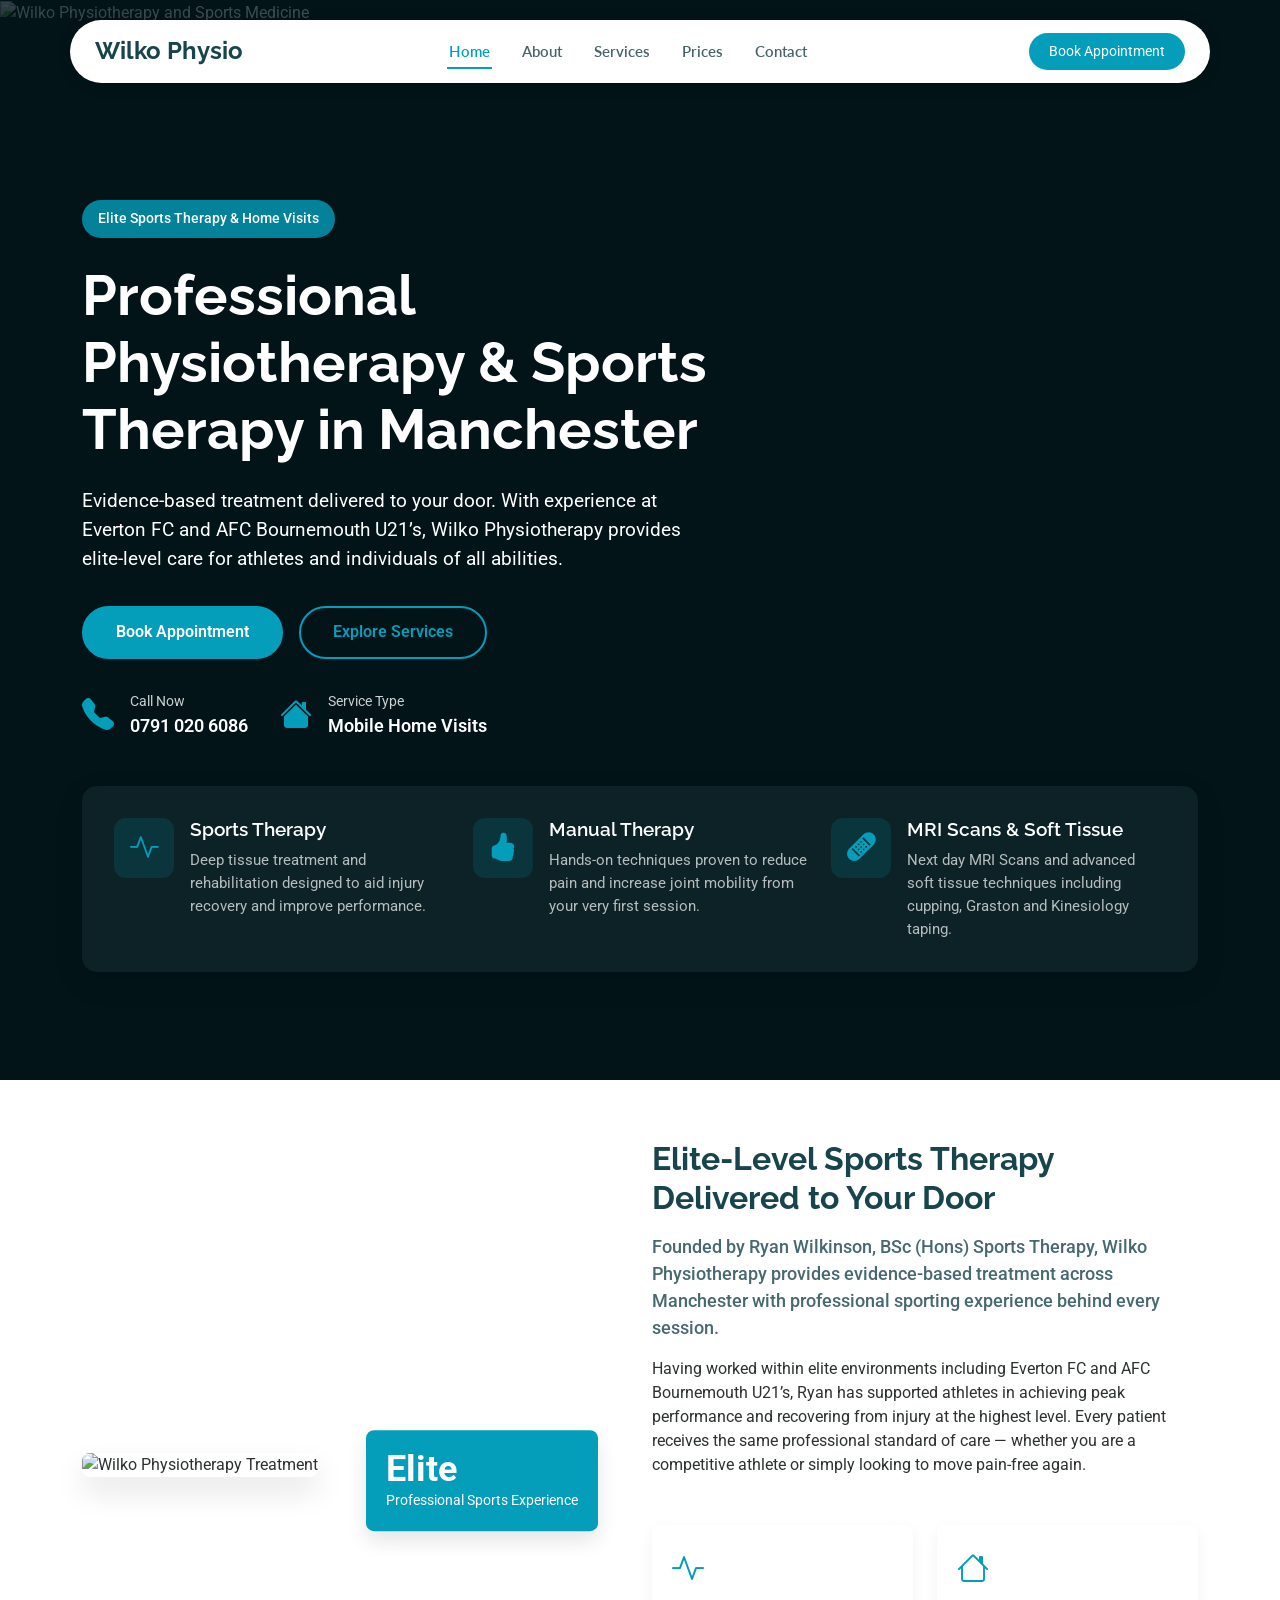
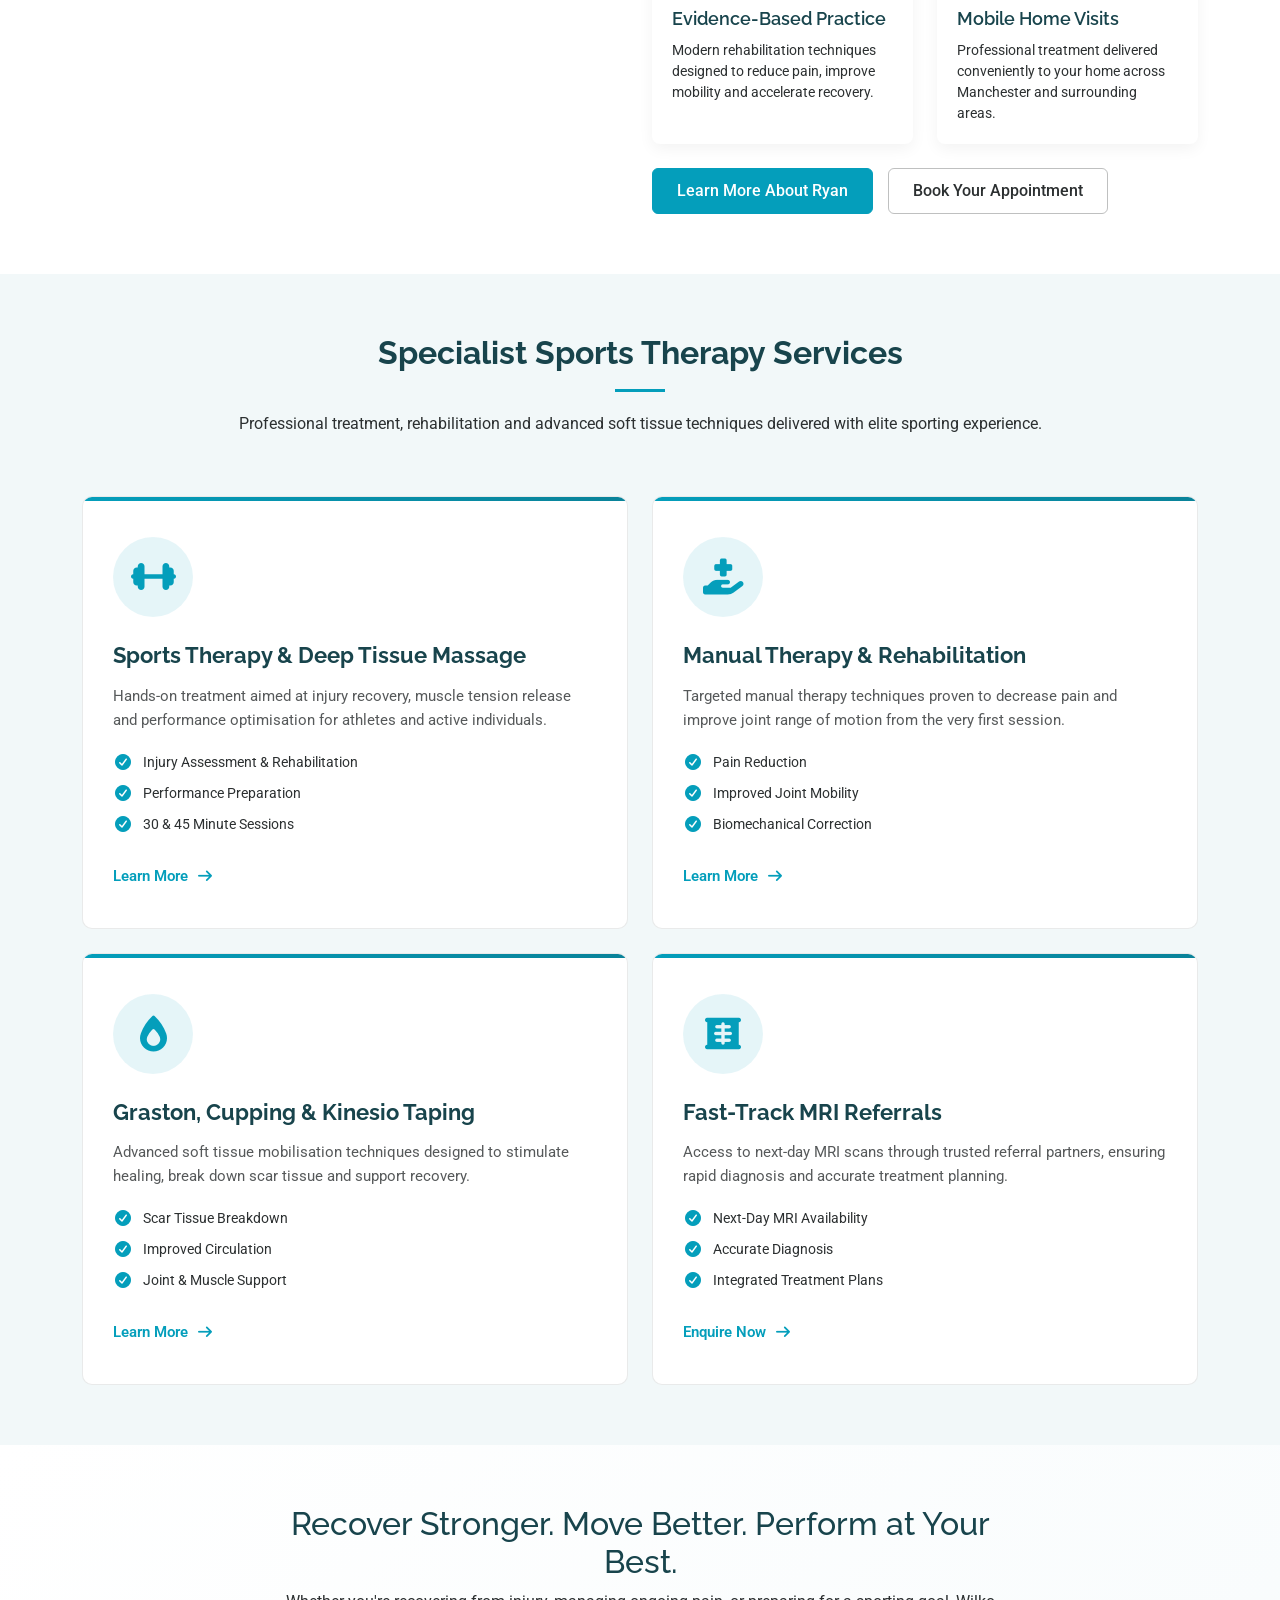
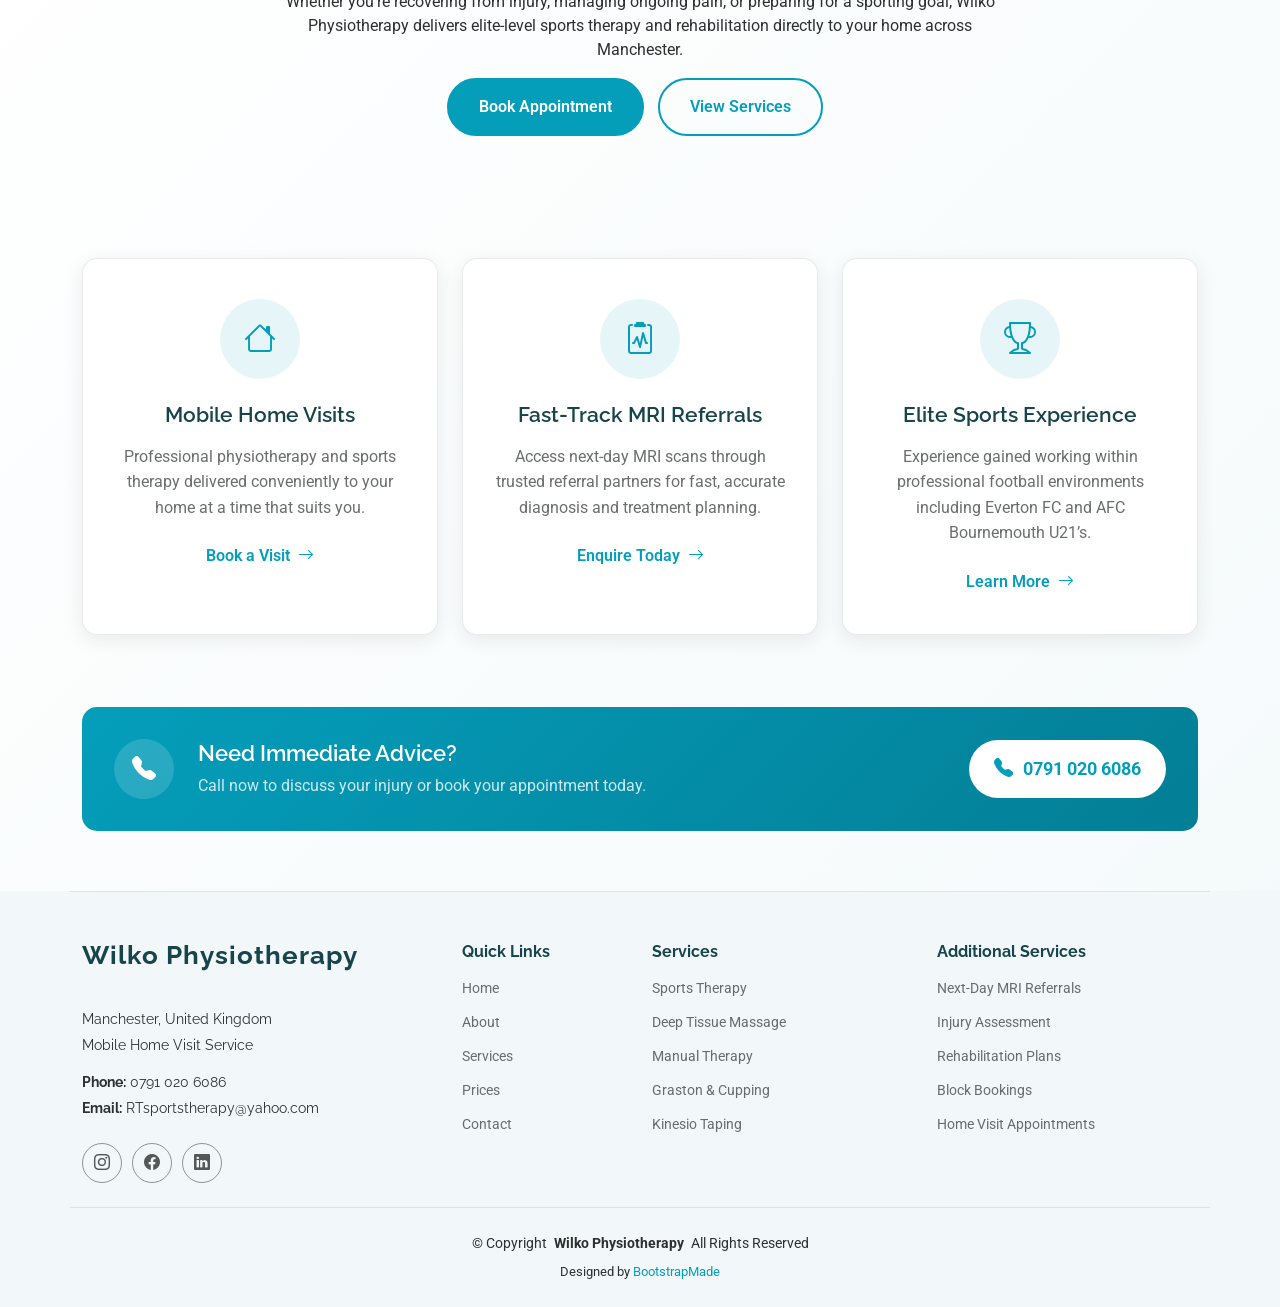
==== index.html @ 03a546a5 "first commit" ====
<!DOCTYPE html>
<html lang="en">

<head>
  <meta charset="utf-8">
  <meta content="width=device-width, initial-scale=1.0" name="viewport">
  <title>Wilko Physiotherapy & Sports Medicine | Manchester</title>
  <meta name="description" content="Wilko Physiotherapy & Sports Medicine provides professional sports therapy, manual therapy, massage and rehabilitation services across Manchester. Elite-level care delivered to your home.">
  <meta name="keywords" content="Physiotherapy Manchester, Sports Therapy Manchester, Sports Massage, Manual Therapy, Home Visit Physio, Graston Technique, Kinesio Taping">

  <!-- Favicons -->
  <link href="assets/img/favicon.png" rel="icon">
  <link href="assets/img/apple-touch-icon.png" rel="apple-touch-icon">

  <!-- Fonts -->
  <link href="https://fonts.googleapis.com" rel="preconnect">
  <link href="https://fonts.gstatic.com" rel="preconnect" crossorigin>
  <link href="https://fonts.googleapis.com/css2?family=Roboto:ital,wght@0,100;0,300;0,400;0,500;0,700;0,900;1,100;1,300;1,400;1,500;1,700;1,900&family=Lato:ital,wght@0,100;0,300;0,400;0,700;0,900;1,100;1,300;1,400;1,700;1,900&family=Raleway:ital,wght@0,100;0,200;0,300;0,400;0,500;0,600;0,700;0,800;0,900;1,100;1,200;1,300;1,400;1,500;1,600;1,700;1,800;1,900&display=swap" rel="stylesheet">

  <!-- Vendor CSS Files -->
  <link href="assets/vendor/bootstrap/css/bootstrap.min.css" rel="stylesheet">
  <link href="assets/vendor/bootstrap-icons/bootstrap-icons.css" rel="stylesheet">
  <link href="assets/vendor/aos/aos.css" rel="stylesheet">
  <link href="assets/vendor/fontawesome-free/css/all.min.css" rel="stylesheet">
  <link href="assets/vendor/swiper/swiper-bundle.min.css" rel="stylesheet">
  <link href="assets/vendor/glightbox/css/glightbox.min.css" rel="stylesheet">

  <!-- Main CSS File -->
  <link href="assets/css/main.css" rel="stylesheet">
</head>

<body class="index-page">

  <header id="header" class="header d-flex align-items-center fixed-top">
    <div class="header-container container-fluid container-xl position-relative d-flex align-items-center justify-content-between">

      <a href="index.html" class="logo d-flex align-items-center me-auto me-xl-0">
        <!-- Optional: Replace SVG with logo image -->
        <!-- <img src="assets/img/wilko-logo.png" alt="Wilko Physiotherapy Logo"> -->

        <h1 class="sitename">Wilko Physio</h1>
      </a>

      <nav id="navmenu" class="navmenu">
        <ul>
          <li><a href="index.html" class="active">Home</a></li>
          <li><a href="about.html">About</a></li>
          <li><a href="services.html">Services</a></li>
          <li><a href="prices.html">Prices</a></li>
          <li><a href="contact.html">Contact</a></li>
        </ul>
        <i class="mobile-nav-toggle d-xl-none bi bi-list"></i>
      </nav>

      <a class="btn-getstarted" href="contact.html">Book Appointment</a>

    </div>
  </header>

  <main class="main">

 <!-- Hero Section -->
<section id="hero" class="hero section dark-background">
  <div class="container-fluid p-0">
    <div class="hero-wrapper">
      <div class="hero-image">
        <img src="assets/img/health/showcase-1.webp" alt="Wilko Physiotherapy and Sports Medicine" class="img-fluid">
      </div>

      <div class="hero-content">
        <div class="container">
          <div class="row">
            <div class="col-lg-7 col-md-10" data-aos="fade-right" data-aos-delay="100">
              <div class="content-box">
                <span class="badge-accent" data-aos="fade-up" data-aos-delay="150">Elite Sports Therapy & Home Visits</span>
                <h1 data-aos="fade-up" data-aos-delay="200">Professional Physiotherapy & Sports Therapy in Manchester</h1>
                <p data-aos="fade-up" data-aos-delay="250">
                  Evidence-based treatment delivered to your door. With experience at Everton FC and AFC Bournemouth U21’s, Wilko Physiotherapy provides elite-level care for athletes and individuals of all abilities.
                </p>

                <div class="cta-group" data-aos="fade-up" data-aos-delay="300">
                  <a href="contact.html" class="btn btn-primary">Book Appointment</a>
                  <a href="services.html" class="btn btn-outline">Explore Services</a>
                </div>

                <div class="info-badges" data-aos="fade-up" data-aos-delay="350">
                  <div class="badge-item">
                    <i class="bi bi-telephone-fill"></i>
                    <div class="badge-content">
                      <span>Call Now</span>
                      <strong>0791 020 6086</strong>
                    </div>
                  </div>
                  <div class="badge-item">
                    <i class="bi bi-house-fill"></i>
                    <div class="badge-content">
                      <span>Service Type</span>
                      <strong>Mobile Home Visits</strong>
                    </div>
                  </div>
                </div>
              </div>
            </div>
          </div>

          <div class="features-wrapper">
            <div class="row gy-4">

              <div class="col-lg-4">
                <div class="feature-item" data-aos="fade-up" data-aos-delay="450">
                  <div class="feature-icon">
                    <i class="bi bi-activity"></i>
                  </div>
                  <div class="feature-text">
                    <h3>Sports Therapy</h3>
                    <p>Deep tissue treatment and rehabilitation designed to aid injury recovery and improve performance.</p>
                  </div>
                </div>
              </div>

              <div class="col-lg-4">
                <div class="feature-item" data-aos="fade-up" data-aos-delay="500">
                  <div class="feature-icon">
                    <i class="bi bi-hand-thumbs-up-fill"></i>
                  </div>
                  <div class="feature-text">
                    <h3>Manual Therapy</h3>
                    <p>Hands-on techniques proven to reduce pain and increase joint mobility from your very first session.</p>
                  </div>
                </div>
              </div>

              <div class="col-lg-4">
                <div class="feature-item" data-aos="fade-up" data-aos-delay="550">
                  <div class="feature-icon">
                    <i class="bi bi-bandaid-fill"></i>
                  </div>
                  <div class="feature-text">
                    <h3>MRI Scans & Soft Tissue</h3>
                    <p>Next day MRI Scans and advanced soft tissue techniques including cupping, Graston and Kinesiology taping.</p>
                  </div>
                </div>
              </div>

            </div>
          </div>

        </div>
      </div>
    </div>
  </div>
</section><!-- /Hero Section -->

    <!-- Home About Section --> 
<section id="home-about" class="home-about section">

  <div class="container" data-aos="fade-up" data-aos-delay="100">

    <div class="row gy-5 align-items-center">
      <div class="col-lg-6" data-aos="fade-right" data-aos-delay="200">
        <div class="about-image">
          <img src="assets/img/health/facilities-1.webp" alt="Wilko Physiotherapy Treatment" class="img-fluid rounded-3 mb-4">
          <div class="experience-badge">
            <span class="years">Elite</span>
            <span class="text">Professional Sports Experience</span>
          </div>
        </div>
      </div>

      <div class="col-lg-6" data-aos="fade-left" data-aos-delay="300">
        <div class="about-content">
          <h2>Elite-Level Sports Therapy Delivered to Your Door</h2>
          <p class="lead">
            Founded by Ryan Wilkinson, BSc (Hons) Sports Therapy, Wilko Physiotherapy provides evidence-based treatment across Manchester with professional sporting experience behind every session.
          </p>

          <p>
            Having worked within elite environments including Everton FC and AFC Bournemouth U21’s, Ryan has supported athletes in achieving peak performance and recovering from injury at the highest level. Every patient receives the same professional standard of care — whether you are a competitive athlete or simply looking to move pain-free again.
          </p>

          <div class="row g-4 mt-4">
            <div class="col-md-6" data-aos="fade-up" data-aos-delay="400">
              <div class="feature-item">
                <div class="icon">
                  <i class="bi bi-activity"></i>
                </div>
                <h4>Evidence-Based Practice</h4>
                <p>Modern rehabilitation techniques designed to reduce pain, improve mobility and accelerate recovery.</p>
              </div>
            </div>

            <div class="col-md-6" data-aos="fade-up" data-aos-delay="500">
              <div class="feature-item">
                <div class="icon">
                  <i class="bi bi-house"></i>
                </div>
                <h4>Mobile Home Visits</h4>
                <p>Professional treatment delivered conveniently to your home across Manchester and surrounding areas.</p>
              </div>
            </div>
          </div>

          <div class="cta-wrapper mt-4">
            <a href="about.html" class="btn btn-primary">Learn More About Ryan</a>
            <a href="contact.html" class="btn btn-outline">Book Your Appointment</a>
          </div>
        </div>
      </div>
    </div>

</section><!-- /Home About Section -->

   <!-- Featured Services Section -->
<section id="featured-services" class="featured-services section light-background">

  <!-- Section Title -->
  <div class="container section-title" data-aos="fade-up">
    <h2>Specialist Sports Therapy Services</h2>
    <p>Professional treatment, rehabilitation and advanced soft tissue techniques delivered with elite sporting experience.</p>
  </div><!-- End Section Title -->

  <div class="container" data-aos="fade-up" data-aos-delay="100">

    <div class="row gy-4">

      <div class="col-lg-6" data-aos="fade-up" data-aos-delay="200">
        <div class="service-card">
          <div class="service-icon">
            <i class="fas fa-dumbbell"></i>
          </div>
          <div class="service-content">
            <h3>Sports Therapy & Deep Tissue Massage</h3>
            <p>Hands-on treatment aimed at injury recovery, muscle tension release and performance optimisation for athletes and active individuals.</p>
            <ul class="service-features">
              <li><i class="fas fa-check-circle"></i>Injury Assessment & Rehabilitation</li>
              <li><i class="fas fa-check-circle"></i>Performance Preparation</li>
              <li><i class="fas fa-check-circle"></i>30 & 45 Minute Sessions</li>
            </ul>
            <a href="services.html" class="service-btn">
              Learn More
              <i class="fas fa-arrow-right"></i>
            </a>
          </div>
        </div>
      </div><!-- End Service Card -->

      <div class="col-lg-6" data-aos="fade-up" data-aos-delay="300">
        <div class="service-card">
          <div class="service-icon">
            <i class="fas fa-hand-holding-medical"></i>
          </div>
          <div class="service-content">
            <h3>Manual Therapy & Rehabilitation</h3>
            <p>Targeted manual therapy techniques proven to decrease pain and improve joint range of motion from the very first session.</p>
            <ul class="service-features">
              <li><i class="fas fa-check-circle"></i>Pain Reduction</li>
              <li><i class="fas fa-check-circle"></i>Improved Joint Mobility</li>
              <li><i class="fas fa-check-circle"></i>Biomechanical Correction</li>
            </ul>
            <a href="services.html" class="service-btn">
              Learn More
              <i class="fas fa-arrow-right"></i>
            </a>
          </div>
        </div>
      </div><!-- End Service Card -->

      <div class="col-lg-6" data-aos="fade-up" data-aos-delay="400">
        <div class="service-card">
          <div class="service-icon">
            <i class="fas fa-burn"></i>
          </div>
          <div class="service-content">
            <h3>Graston, Cupping & Kinesio Taping</h3>
            <p>Advanced soft tissue mobilisation techniques designed to stimulate healing, break down scar tissue and support recovery.</p>
            <ul class="service-features">
              <li><i class="fas fa-check-circle"></i>Scar Tissue Breakdown</li>
              <li><i class="fas fa-check-circle"></i>Improved Circulation</li>
              <li><i class="fas fa-check-circle"></i>Joint & Muscle Support</li>
            </ul>
            <a href="services.html" class="service-btn">
              Learn More
              <i class="fas fa-arrow-right"></i>
            </a>
          </div>
        </div>
      </div><!-- End Service Card -->

      <div class="col-lg-6" data-aos="fade-up" data-aos-delay="500">
        <div class="service-card">
          <div class="service-icon">
            <i class="fas fa-x-ray"></i>
          </div>
          <div class="service-content">
            <h3>Fast-Track MRI Referrals</h3>
            <p>Access to next-day MRI scans through trusted referral partners, ensuring rapid diagnosis and accurate treatment planning.</p>
            <ul class="service-features">
              <li><i class="fas fa-check-circle"></i>Next-Day MRI Availability</li>
              <li><i class="fas fa-check-circle"></i>Accurate Diagnosis</li>
              <li><i class="fas fa-check-circle"></i>Integrated Treatment Plans</li>
            </ul>
            <a href="contact.html" class="service-btn">
              Enquire Now
              <i class="fas fa-arrow-right"></i>
            </a>
          </div>
        </div>
      </div><!-- End Service Card -->

    </div>

  </div>

</section><!-- /Featured Services Section -->

   
  <!-- Call To Action Section -->
<section id="call-to-action" class="call-to-action section">

  <div class="container" data-aos="fade-up" data-aos-delay="100">

    <div class="row justify-content-center">
      <div class="col-lg-8 text-center">
        <h2 data-aos="fade-up" data-aos-delay="200">Recover Stronger. Move Better. Perform at Your Best.</h2>
        <p data-aos="fade-up" data-aos-delay="250">
          Whether you're recovering from injury, managing ongoing pain, or preparing for a sporting goal, Wilko Physiotherapy delivers elite-level sports therapy and rehabilitation directly to your home across Manchester.
        </p>

        <div class="cta-buttons" data-aos="fade-up" data-aos-delay="300">
          <a href="contact.html" class="btn-primary">Book Appointment</a>
          <a href="services.html" class="btn-secondary">View Services</a>
        </div>
      </div>
    </div>

    <div class="row features-row" data-aos="fade-up" data-aos-delay="400">

      <div class="col-lg-4 col-md-6 mb-4">
        <div class="feature-card">
          <div class="icon-wrapper">
            <i class="bi bi-house"></i>
          </div>
          <h5>Mobile Home Visits</h5>
          <p>Professional physiotherapy and sports therapy delivered conveniently to your home at a time that suits you.</p>
          <a href="contact.html" class="feature-link">
            <span>Book a Visit</span>
            <i class="bi bi-arrow-right"></i>
          </a>
        </div>
      </div>

      <div class="col-lg-4 col-md-6 mb-4">
        <div class="feature-card">
          <div class="icon-wrapper">
            <i class="bi bi-clipboard2-pulse"></i>
          </div>
          <h5>Fast-Track MRI Referrals</h5>
          <p>Access next-day MRI scans through trusted referral partners for fast, accurate diagnosis and treatment planning.</p>
          <a href="contact.html" class="feature-link">
            <span>Enquire Today</span>
            <i class="bi bi-arrow-right"></i>
          </a>
        </div>
      </div>

      <div class="col-lg-4 col-md-6 mb-4">
        <div class="feature-card">
          <div class="icon-wrapper">
            <i class="bi bi-trophy"></i>
          </div>
          <h5>Elite Sports Experience</h5>
          <p>Experience gained working within professional football environments including Everton FC and AFC Bournemouth U21’s.</p>
          <a href="about.html" class="feature-link">
            <span>Learn More</span>
            <i class="bi bi-arrow-right"></i>
          </a>
        </div>
      </div>

    </div>

    <div class="emergency-alert" data-aos="zoom-in" data-aos-delay="500">
      <div class="row align-items-center">
        <div class="col-lg-8">
          <div class="emergency-content">
            <div class="emergency-icon">
              <i class="bi bi-telephone-fill"></i>
            </div>
            <div class="emergency-text">
              <h4>Need Immediate Advice?</h4>
              <p>Call now to discuss your injury or book your appointment today.</p>
            </div>
          </div>
        </div>
        <div class="col-lg-4 text-end">
          <a href="tel:07910206086" class="emergency-btn">
            <i class="bi bi-telephone-fill"></i>
            0791 020 6086
          </a>
        </div>
      </div>
    </div>

  </div>

</section><!-- /Call To Action Section -->

   
  </main>

  <footer id="footer" class="footer position-relative light-background">

  <div class="container footer-top">
    <div class="row gy-4">

      <!-- About / Contact -->
      <div class="col-lg-4 col-md-6 footer-about">
        <a href="index.html" class="logo d-flex align-items-center">
          <span class="sitename">Wilko Physiotherapy</span>
        </a>
        <div class="footer-contact pt-3">
          <p>Manchester, United Kingdom</p>
          <p>Mobile Home Visit Service</p>
          <p class="mt-3"><strong>Phone:</strong> <span>0791 020 6086</span></p>
          <p><strong>Email:</strong> <span>RTsportstherapy@yahoo.com</span></p>
        </div>
        <div class="social-links d-flex mt-4">
          <!-- Add real links when available -->
          <a href="#"><i class="bi bi-instagram"></i></a>
          <a href="#"><i class="bi bi-facebook"></i></a>
          <a href="#"><i class="bi bi-linkedin"></i></a>
        </div>
      </div>

      <!-- Quick Links -->
      <div class="col-lg-2 col-md-3 footer-links">
        <h4>Quick Links</h4>
        <ul>
          <li><a href="index.html">Home</a></li>
          <li><a href="about.html">About</a></li>
          <li><a href="services.html">Services</a></li>
          <li><a href="prices.html">Prices</a></li>
          <li><a href="contact.html">Contact</a></li>
        </ul>
      </div>

      <!-- Services -->
      <div class="col-lg-3 col-md-4 footer-links">
        <h4>Services</h4>
        <ul>
          <li><a href="services.html">Sports Therapy</a></li>
          <li><a href="services.html">Deep Tissue Massage</a></li>
          <li><a href="services.html">Manual Therapy</a></li>
          <li><a href="services.html">Graston & Cupping</a></li>
          <li><a href="services.html">Kinesio Taping</a></li>
        </ul>
      </div>

      <!-- MRI & Booking Info -->
      <div class="col-lg-3 col-md-4 footer-links">
        <h4>Additional Services</h4>
        <ul>
          <li><a href="contact.html">Next-Day MRI Referrals</a></li>
          <li><a href="contact.html">Injury Assessment</a></li>
          <li><a href="contact.html">Rehabilitation Plans</a></li>
          <li><a href="contact.html">Block Bookings</a></li>
          <li><a href="contact.html">Home Visit Appointments</a></li>
        </ul>
      </div>

    </div>
  </div>

  <div class="container copyright text-center mt-4">
    <p>© <span>Copyright</span> 
      <strong class="px-1 sitename">Wilko Physiotherapy</strong> 
      <span>All Rights Reserved</span>
    </p>
    <div class="credits">
      <!-- All the links in the footer should remain intact. -->
      <!-- You can delete the links only if you've purchased the pro version. -->
      Designed by <a href="https://bootstrapmade.com/">BootstrapMade</a>
    </div>
  </div>

</footer>

  <!-- Scroll Top -->
  <a href="#" id="scroll-top" class="scroll-top d-flex align-items-center justify-content-center"><i class="bi bi-arrow-up-short"></i></a>

  <!-- Preloader -->
  <div id="preloader"></div>

  <!-- Vendor JS Files -->
  <script src="assets/vendor/bootstrap/js/bootstrap.bundle.min.js"></script>
  <script src="assets/vendor/php-email-form/validate.js"></script>
  <script src="assets/vendor/aos/aos.js"></script>
  <script src="assets/vendor/purecounter/purecounter_vanilla.js"></script>
  <script src="assets/vendor/swiper/swiper-bundle.min.js"></script>
  <script src="assets/vendor/imagesloaded/imagesloaded.pkgd.min.js"></script>
  <script src="assets/vendor/isotope-layout/isotope.pkgd.min.js"></script>
  <script src="assets/vendor/glightbox/js/glightbox.min.js"></script>

  <!-- Main JS File -->
  <script src="assets/js/main.js"></script>

</body>

</html>
---- assets/css/main.css ----
/**
* Template Name: MediTrust
* Template URL: https://bootstrapmade.com/meditrust-bootstrap-hospital-website-template/
* Updated: Jul 04 2025 with Bootstrap v5.3.7
* Author: BootstrapMade.com
* License: https://bootstrapmade.com/license/
*/

@charset "UTF-8";

/*--------------------------------------------------------------
# Font & Color Variables
# Help: https://bootstrapmade.com/color-system/
--------------------------------------------------------------*/
/* Fonts */
:root {
  --default-font: "Roboto",  system-ui, -apple-system, "Segoe UI", Roboto, "Helvetica Neue", Arial, "Noto Sans", "Liberation Sans", sans-serif, "Apple Color Emoji", "Segoe UI Emoji", "Segoe UI Symbol", "Noto Color Emoji";
  --heading-font: "Raleway",  sans-serif;
  --nav-font: "Lato",  sans-serif;
}

/* Global Colors - The following color variables are used throughout the website. Updating them here will change the color scheme of the entire website */
:root { 
  --background-color: #ffffff; /* Background color for the entire website, including individual sections */
  --default-color: #2c3031; /* Default color used for the majority of the text content across the entire website */
  --heading-color: #18444c; /* Color for headings, subheadings and title throughout the website */
  --accent-color: #049ebb; /* Accent color that represents your brand on the website. It's used for buttons, links, and other elements that need to stand out */
  --surface-color: #ffffff; /* The surface color is used as a background of boxed elements within sections, such as cards, icon boxes, or other elements that require a visual separation from the global background. */
  --contrast-color: #ffffff; /* Contrast color for text, ensuring readability against backgrounds of accent, heading, or default colors. */
}

/* Nav Menu Colors - The following color variables are used specifically for the navigation menu. They are separate from the global colors to allow for more customization options */
:root {
  --nav-color: #496268;  /* The default color of the main navmenu links */
  --nav-hover-color: #049ebb; /* Applied to main navmenu links when they are hovered over or active */
  --nav-mobile-background-color: #ffffff; /* Used as the background color for mobile navigation menu */
  --nav-dropdown-background-color: #ffffff; /* Used as the background color for dropdown items that appear when hovering over primary navigation items */
  --nav-dropdown-color: #496268; /* Used for navigation links of the dropdown items in the navigation menu. */
  --nav-dropdown-hover-color: #049ebb; /* Similar to --nav-hover-color, this color is applied to dropdown navigation links when they are hovered over. */
}

/* Color Presets - These classes override global colors when applied to any section or element, providing reuse of the sam color scheme. */

.light-background {
  --background-color: #f2f8f9;
  --surface-color: #ffffff;
}

.dark-background {
  --background-color: #021418;
  --default-color: #ffffff;
  --heading-color: #ffffff;
  --surface-color: #11262a;
  --contrast-color: #ffffff;
}

/* Smooth scroll */
:root {
  scroll-behavior: smooth;
}

/*--------------------------------------------------------------
# General Styling & Shared Classes
--------------------------------------------------------------*/
body {
  color: var(--default-color);
  background-color: var(--background-color);
  font-family: var(--default-font);
}

a {
  color: var(--accent-color);
  text-decoration: none;
  transition: 0.3s;
}

a:hover {
  color: color-mix(in srgb, var(--accent-color), transparent 25%);
  text-decoration: none;
}

h1,
h2,
h3,
h4,
h5,
h6 {
  color: var(--heading-color);
  font-family: var(--heading-font);
}

/* PHP Email Form Messages
------------------------------*/
.php-email-form .error-message {
  display: none;
  background: #df1529;
  color: #ffffff;
  text-align: left;
  padding: 15px;
  margin-bottom: 24px;
  font-weight: 600;
}

.php-email-form .sent-message {
  display: none;
  color: #ffffff;
  background: #059652;
  text-align: center;
  padding: 15px;
  margin-bottom: 24px;
  font-weight: 600;
}

.php-email-form .loading {
  display: none;
  background: var(--surface-color);
  text-align: center;
  padding: 15px;
  margin-bottom: 24px;
}

.php-email-form .loading:before {
  content: "";
  display: inline-block;
  border-radius: 50%;
  width: 24px;
  height: 24px;
  margin: 0 10px -6px 0;
  border: 3px solid var(--accent-color);
  border-top-color: var(--surface-color);
  animation: php-email-form-loading 1s linear infinite;
}

@keyframes php-email-form-loading {
  0% {
    transform: rotate(0deg);
  }

  100% {
    transform: rotate(360deg);
  }
}

/*--------------------------------------------------------------
# Global Header
--------------------------------------------------------------*/
.header {
  --background-color: rgba(255, 255, 255, 0);
  color: var(--default-color);
  background-color: var(--background-color);
  padding: 20px 0;
  transition: all 0.5s;
  z-index: 997;
}

.header .header-container {
  background: var(--surface-color);
  border-radius: 50px;
  padding: 5px 25px;
  box-shadow: 0px 2px 15px rgba(0, 0, 0, 0.1);
}

.header .logo {
  line-height: 1;
}

.header .logo img {
  max-height: 36px;
  margin-right: 8px;
}

.header .logo svg {
  height: 32px;
  padding-right: 5px;
  color: var(--accent-color);
}

@media (max-width: 575px) {
  .header .logo svg {
    height: 28px;
  }
}

.header .logo h1 {
  font-size: 24px;
  margin: 0;
  font-weight: 700;
  color: var(--heading-color);
}

@media (max-width: 575px) {
  .header .logo h1 {
    font-size: 20px;
  }
}

.header .btn-getstarted,
.header .btn-getstarted:focus {
  color: var(--contrast-color);
  background: var(--accent-color);
  font-size: 14px;
  padding: 8px 20px;
  margin: 0 0 0 30px;
  border-radius: 50px;
  transition: 0.3s;
}

.header .btn-getstarted:hover,
.header .btn-getstarted:focus:hover {
  color: var(--contrast-color);
  background: color-mix(in srgb, var(--accent-color), transparent 15%);
}

@media (max-width: 1200px) {
  .header {
    padding-top: 10px;
  }

  .header .header-container {
    margin-left: 10px;
    margin-right: 10px;
    padding: 10px 5px 10px 15px;
  }

  .header .logo {
    order: 1;
  }

  .header .btn-getstarted {
    order: 2;
    margin: 0 10px 0 0;
    padding: 6px 15px;
  }

  .header .navmenu {
    order: 3;
  }
}

/*--------------------------------------------------------------
# Navigation Menu
--------------------------------------------------------------*/
/* Desktop Navigation */
@media (min-width: 1200px) {
  .navmenu {
    padding: 0;
  }

  .navmenu ul {
    margin: 0;
    padding: 0;
    display: flex;
    list-style: none;
    align-items: center;
  }

  .navmenu li {
    position: relative;
  }

  .navmenu>ul>li {
    white-space: nowrap;
    padding: 15px 14px;
  }

  .navmenu>ul>li:last-child {
    padding-right: 0;
  }

  .navmenu a,
  .navmenu a:focus {
    color: var(--nav-color);
    font-size: 15px;
    padding: 0 2px;
    font-family: var(--nav-font);
    font-weight: 600;
    display: flex;
    align-items: center;
    justify-content: space-between;
    white-space: nowrap;
    transition: 0.3s;
    position: relative;
  }

  .navmenu a i,
  .navmenu a:focus i {
    font-size: 12px;
    line-height: 0;
    margin-left: 5px;
    transition: 0.3s;
  }

  .navmenu>ul>li>a:before {
    content: "";
    position: absolute;
    width: 100%;
    height: 2px;
    bottom: -6px;
    left: 0;
    background-color: var(--accent-color);
    visibility: hidden;
    width: 0px;
    transition: all 0.3s ease-in-out 0s;
  }

  .navmenu a:hover:before,
  .navmenu li:hover>a:before,
  .navmenu .active:before {
    visibility: visible;
    width: 100%;
  }

  .navmenu li:hover>a,
  .navmenu .active,
  .navmenu .active:focus {
    color: var(--nav-hover-color);
  }

  .navmenu .dropdown ul {
    margin: 0;
    padding: 10px 0;
    background: var(--nav-dropdown-background-color);
    display: block;
    position: absolute;
    visibility: hidden;
    left: 14px;
    top: 130%;
    opacity: 0;
    transition: 0.3s;
    border-radius: 4px;
    z-index: 99;
    box-shadow: 0px 0px 30px rgba(0, 0, 0, 0.1);
  }

  .navmenu .dropdown ul li {
    min-width: 200px;
  }

  .navmenu .dropdown ul a {
    padding: 10px 20px;
    font-size: 15px;
    text-transform: none;
    color: var(--nav-dropdown-color);
  }

  .navmenu .dropdown ul a i {
    font-size: 12px;
  }

  .navmenu .dropdown ul a:hover,
  .navmenu .dropdown ul .active:hover,
  .navmenu .dropdown ul li:hover>a {
    color: var(--nav-dropdown-hover-color);
  }

  .navmenu .dropdown:hover>ul {
    opacity: 1;
    top: 100%;
    visibility: visible;
  }

  .navmenu .dropdown .dropdown ul {
    top: 0;
    left: -90%;
    visibility: hidden;
  }

  .navmenu .dropdown .dropdown:hover>ul {
    opacity: 1;
    top: 0;
    left: -100%;
    visibility: visible;
  }
}

/* Mobile Navigation */
@media (max-width: 1199px) {
  .mobile-nav-toggle {
    color: var(--nav-color);
    font-size: 28px;
    line-height: 0;
    margin-right: 10px;
    cursor: pointer;
    transition: color 0.3s;
  }

  .navmenu {
    padding: 0;
    z-index: 9997;
  }

  .navmenu ul {
    display: none;
    list-style: none;
    position: absolute;
    inset: 60px 20px 20px 20px;
    padding: 10px 0;
    margin: 0;
    border-radius: 6px;
    background-color: var(--nav-mobile-background-color);
    border: 1px solid color-mix(in srgb, var(--default-color), transparent 90%);
    box-shadow: none;
    overflow-y: auto;
    transition: 0.3s;
    z-index: 9998;
  }

  .navmenu a,
  .navmenu a:focus {
    color: var(--nav-dropdown-color);
    padding: 10px 20px;
    font-family: var(--nav-font);
    font-size: 17px;
    font-weight: 500;
    display: flex;
    align-items: center;
    justify-content: space-between;
    white-space: nowrap;
    transition: 0.3s;
  }

  .navmenu a i,
  .navmenu a:focus i {
    font-size: 12px;
    line-height: 0;
    margin-left: 5px;
    width: 30px;
    height: 30px;
    display: flex;
    align-items: center;
    justify-content: center;
    border-radius: 50%;
    transition: 0.3s;
    background-color: color-mix(in srgb, var(--accent-color), transparent 90%);
  }

  .navmenu a i:hover,
  .navmenu a:focus i:hover {
    background-color: var(--accent-color);
    color: var(--contrast-color);
  }

  .navmenu a:hover,
  .navmenu .active,
  .navmenu .active:focus {
    color: var(--nav-dropdown-hover-color);
  }

  .navmenu .active i,
  .navmenu .active:focus i {
    background-color: var(--accent-color);
    color: var(--contrast-color);
    transform: rotate(180deg);
  }

  .navmenu .dropdown ul {
    position: static;
    display: none;
    z-index: 99;
    padding: 10px 0;
    margin: 10px 20px;
    background-color: var(--nav-dropdown-background-color);
    transition: all 0.5s ease-in-out;
  }

  .navmenu .dropdown ul ul {
    background-color: rgba(33, 37, 41, 0.1);
  }

  .navmenu .dropdown>.dropdown-active {
    display: block;
    background-color: rgba(33, 37, 41, 0.03);
  }

  .mobile-nav-active {
    overflow: hidden;
  }

  .mobile-nav-active .mobile-nav-toggle {
    color: #fff;
    position: absolute;
    font-size: 32px;
    top: 15px;
    right: 15px;
    margin-right: 0;
    z-index: 9999;
  }

  .mobile-nav-active .navmenu {
    position: fixed;
    overflow: hidden;
    inset: 0;
    background: rgba(33, 37, 41, 0.8);
    transition: 0.3s;
  }

  .mobile-nav-active .navmenu>ul {
    display: block;
  }
}

/*--------------------------------------------------------------
# Global Footer
--------------------------------------------------------------*/
.footer {
  color: var(--default-color);
  background-color: var(--background-color);
  font-size: 14px;
  position: relative;
}

.footer .footer-top {
  padding-top: 50px;
  border-top: 1px solid color-mix(in srgb, var(--default-color), transparent 90%);
}

.footer .footer-about .logo {
  line-height: 1;
  margin-bottom: 25px;
}

.footer .footer-about .logo img {
  max-height: 40px;
  margin-right: 6px;
}

.footer .footer-about .logo span {
  color: var(--heading-color);
  font-family: var(--heading-font);
  font-size: 26px;
  font-weight: 700;
  letter-spacing: 1px;
}

.footer .footer-about p {
  font-size: 14px;
  font-family: var(--heading-font);
}

.footer .social-links a {
  display: flex;
  align-items: center;
  justify-content: center;
  width: 40px;
  height: 40px;
  border-radius: 50%;
  border: 1px solid color-mix(in srgb, var(--default-color), transparent 50%);
  font-size: 16px;
  color: color-mix(in srgb, var(--default-color), transparent 20%);
  margin-right: 10px;
  transition: 0.3s;
}

.footer .social-links a:hover {
  color: var(--accent-color);
  border-color: var(--accent-color);
}

.footer h4 {
  font-size: 16px;
  font-weight: bold;
  position: relative;
  padding-bottom: 12px;
}

.footer .footer-links {
  margin-bottom: 30px;
}

.footer .footer-links ul {
  list-style: none;
  padding: 0;
  margin: 0;
}

.footer .footer-links ul i {
  padding-right: 2px;
  font-size: 12px;
  line-height: 0;
}

.footer .footer-links ul li {
  padding: 10px 0;
  display: flex;
  align-items: center;
}

.footer .footer-links ul li:first-child {
  padding-top: 0;
}

.footer .footer-links ul a {
  color: color-mix(in srgb, var(--default-color), transparent 30%);
  display: inline-block;
  line-height: 1;
}

.footer .footer-links ul a:hover {
  color: var(--accent-color);
}

.footer .footer-contact p {
  margin-bottom: 5px;
}

.footer .copyright {
  padding: 25px 0;
  border-top: 1px solid color-mix(in srgb, var(--default-color), transparent 90%);
}

.footer .copyright p {
  margin-bottom: 0;
}

.footer .credits {
  margin-top: 8px;
  font-size: 13px;
}

/*--------------------------------------------------------------
# Preloader
--------------------------------------------------------------*/
#preloader {
  position: fixed;
  inset: 0;
  z-index: 9999;
  overflow: hidden;
  background-color: var(--background-color);
  transition: all 0.6s ease-out;
}

#preloader:before {
  content: "";
  position: fixed;
  top: calc(50% - 30px);
  left: calc(50% - 30px);
  border: 6px solid var(--accent-color);
  border-top-color: color-mix(in srgb, var(--accent-color), transparent 90%);
  border-radius: 50%;
  width: 60px;
  height: 60px;
  animation: animate-preloader 1s linear infinite;
}

@keyframes animate-preloader {
  0% {
    transform: rotate(0deg);
  }

  100% {
    transform: rotate(360deg);
  }
}

/*--------------------------------------------------------------
# Scroll Top Button
--------------------------------------------------------------*/
.scroll-top {
  position: fixed;
  visibility: hidden;
  opacity: 0;
  right: 15px;
  bottom: -15px;
  z-index: 99999;
  background-color: var(--accent-color);
  width: 44px;
  height: 44px;
  border-radius: 50px;
  transition: all 0.4s;
}

.scroll-top i {
  font-size: 24px;
  color: var(--contrast-color);
  line-height: 0;
}

.scroll-top:hover {
  background-color: color-mix(in srgb, var(--accent-color), transparent 20%);
  color: var(--contrast-color);
}

.scroll-top.active {
  visibility: visible;
  opacity: 1;
  bottom: 15px;
}

/*--------------------------------------------------------------
# Disable aos animation delay on mobile devices
--------------------------------------------------------------*/
@media screen and (max-width: 768px) {
  [data-aos-delay] {
    transition-delay: 0 !important;
  }
}

/*--------------------------------------------------------------
# Global Page Titles & Breadcrumbs
--------------------------------------------------------------*/
.page-title {
  text-align: center;
  padding: 120px 0 20px 0;
}

.page-title .breadcrumbs {
  margin-bottom: 1.5rem;
}

.page-title .breadcrumbs .breadcrumb {
  justify-content: center;
  margin: 0;
  padding: 0;
  background: none;
}

.page-title .breadcrumbs .breadcrumb .breadcrumb-item {
  font-size: 0.9rem;
  color: color-mix(in srgb, var(--default-color), transparent 30%);
}

.page-title .breadcrumbs .breadcrumb .breadcrumb-item.active {
  color: var(--accent-color);
}

.page-title .breadcrumbs .breadcrumb .breadcrumb-item a {
  color: inherit;
  text-decoration: none;
  transition: color 0.3s ease;
}

.page-title .breadcrumbs .breadcrumb .breadcrumb-item a:hover {
  color: var(--accent-color);
}

.page-title .breadcrumbs .breadcrumb .breadcrumb-item a i {
  font-size: 0.9rem;
  margin-right: 0.2rem;
}

.page-title .breadcrumbs .breadcrumb .breadcrumb-item+.breadcrumb-item::before {
  color: color-mix(in srgb, var(--default-color), transparent 50%);
}

.page-title .title-wrapper {
  max-width: 800px;
  margin: 0 auto;
  padding: 1rem 0;
}

.page-title .title-wrapper h1 {
  font-size: 2.5rem;
  margin-bottom: 1rem;
  font-weight: 700;
  color: var(--heading-color);
}

.page-title .title-wrapper p {
  font-size: 1.1rem;
  color: color-mix(in srgb, var(--default-color), transparent 20%);
  margin: 0;
  line-height: 1.6;
}

@media (max-width: 768px) {
  .page-title .title-wrapper h1 {
    font-size: 2rem;
  }

  .page-title .title-wrapper p {
    font-size: 1rem;
  }
}

@media (max-width: 576px) {
  .page-title .title-wrapper h1 {
    font-size: 1.75rem;
  }
}

/*--------------------------------------------------------------
# Global Sections
--------------------------------------------------------------*/
section,
.section {
  color: var(--default-color);
  background-color: var(--background-color);
  padding: 60px 0;
  scroll-margin-top: 90px;
  overflow: clip;
}

@media (max-width: 1199px) {

  section,
  .section {
    scroll-margin-top: 66px;
  }
}

/*--------------------------------------------------------------
# Global Section Titles
--------------------------------------------------------------*/
.section-title {
  text-align: center;
  padding-bottom: 60px;
  position: relative;
}

.section-title h2 {
  font-size: 32px;
  font-weight: 700;
  margin-bottom: 20px;
  padding-bottom: 20px;
  position: relative;
}

.section-title h2:after {
  content: "";
  position: absolute;
  display: block;
  width: 50px;
  height: 3px;
  background: var(--accent-color);
  left: 0;
  right: 0;
  bottom: 0;
  margin: auto;
}

.section-title p {
  margin-bottom: 0;
}

/*--------------------------------------------------------------
# Hero Section
--------------------------------------------------------------*/
.hero {
  padding: 0;
  position: relative;
  overflow: hidden;
}

.hero .hero-wrapper {
  position: relative;
  width: 100%;
  min-height: 70vh;
  display: flex;
  align-items: center;
  padding: 120px 0 60px 0;
}

.hero .hero-image {
  position: absolute;
  top: 0;
  left: 0;
  width: 100%;
  height: 100%;
  z-index: 1;
}

.hero .hero-image::after {
  content: "";
  position: absolute;
  top: 0;
  left: 0;
  width: 100%;
  height: 100%;
  background: linear-gradient(135deg, color-mix(in srgb, var(--background-color), transparent 20%) 0%, color-mix(in srgb, var(--background-color), transparent 50%) 100%);
  z-index: 2;
}

.hero .hero-image img {
  width: 100%;
  height: 100%;
  object-fit: cover;
  object-position: center;
}

.hero .hero-content {
  position: relative;
  z-index: 3;
  padding: 3rem 0;
  width: 100%;
}

.hero .hero-content .content-box {
  padding: 2rem 0;
}

.hero .hero-content .content-box .badge-accent {
  display: inline-block;
  background-color: color-mix(in srgb, var(--accent-color), transparent 20%);
  color: var(--contrast-color);
  padding: 0.5rem 1rem;
  border-radius: 50px;
  font-size: 0.9rem;
  font-weight: 500;
  margin-bottom: 1.5rem;
}

.hero .hero-content .content-box h1 {
  font-size: 3.5rem;
  font-weight: 700;
  margin-bottom: 1.5rem;
  line-height: 1.2;
}

.hero .hero-content .content-box p {
  font-size: 1.2rem;
  margin-bottom: 2rem;
  max-width: 600px;
}

.hero .hero-content .content-box .cta-group {
  display: flex;
  gap: 1rem;
  margin-bottom: 2rem;
}

.hero .hero-content .content-box .cta-group .btn {
  padding: 0.8rem 2rem;
  font-weight: 600;
  border-radius: 50px;
  transition: all 0.3s ease;
  font-size: 1rem;
}

.hero .hero-content .content-box .cta-group .btn.btn-primary {
  background-color: var(--accent-color);
  border: 2px solid var(--accent-color);
  color: var(--contrast-color);
}

.hero .hero-content .content-box .cta-group .btn.btn-primary:hover {
  background-color: color-mix(in srgb, var(--accent-color), transparent 20%);
  border-color: color-mix(in srgb, var(--accent-color), transparent 20%);
}

.hero .hero-content .content-box .cta-group .btn.btn-outline {
  background-color: transparent;
  border: 2px solid var(--accent-color);
  color: var(--accent-color);
}

.hero .hero-content .content-box .cta-group .btn.btn-outline:hover {
  background-color: var(--accent-color);
  border-color: var(--accent-color);
  color: var(--contrast-color);
}

.hero .hero-content .content-box .info-badges {
  display: flex;
  gap: 2rem;
}

.hero .hero-content .content-box .info-badges .badge-item {
  display: flex;
  align-items: center;
  gap: 1rem;
}

.hero .hero-content .content-box .info-badges .badge-item i {
  font-size: 2rem;
  color: var(--accent-color);
}

.hero .hero-content .content-box .info-badges .badge-item .badge-content {
  display: flex;
  flex-direction: column;
}

.hero .hero-content .content-box .info-badges .badge-item .badge-content span {
  color: color-mix(in srgb, var(--default-color), transparent 20%);
  font-size: 0.9rem;
}

.hero .hero-content .content-box .info-badges .badge-item .badge-content strong {
  font-size: 1.1rem;
  font-weight: 600;
}

.hero .features-wrapper {
  background-color: color-mix(in srgb, var(--surface-color), transparent 20%);
  border-radius: 15px;
  box-shadow: 0 10px 30px rgba(0, 0, 0, 0.1);
  justify-content: space-between;
  padding: 2rem;
  margin-top: 15px;
}

.hero .features-wrapper .feature-item {
  display: flex;
  align-items: flex-start;
  gap: 1rem;
  flex: 1;
}

.hero .features-wrapper .feature-item .feature-icon {
  display: flex;
  align-items: center;
  justify-content: center;
  width: 60px;
  height: 60px;
  background-color: color-mix(in srgb, var(--accent-color), transparent 85%);
  border-radius: 12px;
  flex-shrink: 0;
}

.hero .features-wrapper .feature-item .feature-icon i {
  font-size: 1.8rem;
  color: var(--accent-color);
}

.hero .features-wrapper .feature-item .feature-text h3 {
  font-size: 1.2rem;
  font-weight: 600;
  margin-bottom: 0.5rem;
}

.hero .features-wrapper .feature-item .feature-text p {
  font-size: 0.95rem;
  color: color-mix(in srgb, var(--default-color), transparent 30%);
  margin-bottom: 0;
}

@media (max-width: 1200px) {
  .hero .hero-content .content-box h1 {
    font-size: 3rem;
  }

  .hero .floating-features .features-wrapper {
    padding: 1.5rem;
    gap: 1rem;
  }
}

@media (max-width: 992px) {
  .hero .hero-wrapper {
    height: auto;
    min-height: 600px;
  }

  .hero .hero-content .content-box h1 {
    font-size: 2.5rem;
  }

  .hero .floating-features {
    position: relative;
    transform: translateY(0);
    padding: 3rem 0;
  }

  .hero .floating-features .features-wrapper {
    flex-direction: column;
  }

  .hero .floating-features .features-wrapper .feature-item {
    padding: 1rem 0;
    border-bottom: 1px solid color-mix(in srgb, var(--default-color), transparent 90%);
  }

  .hero .floating-features .features-wrapper .feature-item:last-child {
    border-bottom: none;
  }
}

@media (max-width: 768px) {
  .hero .hero-wrapper {
    min-height: 500px;
  }

  .hero .hero-image::after {
    background: linear-gradient(180deg, rgba(0, 0, 0, 0.5) 0%, rgba(0, 0, 0, 0.7) 100%);
  }

  .hero .hero-content .content-box h1 {
    font-size: 2.2rem;
  }

  .hero .hero-content .content-box p {
    font-size: 1rem;
  }

  .hero .hero-content .content-box .cta-group {
    flex-direction: column;
    gap: 0.8rem;
  }

  .hero .hero-content .content-box .cta-group .btn {
    width: 100%;
    text-align: center;
  }

  .hero .hero-content .content-box .info-badges {
    flex-direction: column;
    gap: 1rem;
  }
}

@media (max-width: 576px) {
  .hero .hero-content .content-box {
    padding: 1rem 0;
  }

  .hero .hero-content .content-box h1 {
    font-size: 1.8rem;
  }
}

/*--------------------------------------------------------------
# Home About Section
--------------------------------------------------------------*/
.home-about .about-image {
  position: relative;
}

.home-about .about-image img {
  box-shadow: 0 15px 30px rgba(0, 0, 0, 0.1);
}

.home-about .about-image .experience-badge {
  position: absolute;
  bottom: 0;
  right: 30px;
  background-color: var(--accent-color);
  color: var(--contrast-color);
  padding: 20px;
  border-radius: 8px;
  box-shadow: 0 10px 20px rgba(0, 0, 0, 0.1);
  transform: translateY(30%);
}

.home-about .about-image .experience-badge .years {
  display: block;
  font-size: 36px;
  font-weight: 700;
  line-height: 1.1;
}

.home-about .about-image .experience-badge .text {
  font-size: 14px;
  display: block;
}

@media (max-width: 576px) {
  .home-about .about-image .experience-badge {
    right: 15px;
    padding: 15px;
  }

  .home-about .about-image .experience-badge .years {
    font-size: 28px;
  }

  .home-about .about-image .experience-badge .text {
    font-size: 12px;
  }
}

.home-about .about-content h2 {
  margin-bottom: 16px;
  font-weight: 700;
  font-size: 32px;
}

@media (max-width: 768px) {
  .home-about .about-content h2 {
    font-size: 28px;
  }
}

.home-about .about-content .lead {
  color: color-mix(in srgb, var(--heading-color), transparent 20%);
  font-size: 18px;
  margin-bottom: 16px;
  font-weight: 500;
}

.home-about .about-content p {
  margin-bottom: 16px;
}

.home-about .feature-item {
  padding: 20px;
  border-radius: 8px;
  background-color: var(--surface-color);
  height: 100%;
  box-shadow: 0 5px 15px rgba(0, 0, 0, 0.05);
  transition: transform 0.3s, box-shadow 0.3s;
}

.home-about .feature-item:hover {
  transform: translateY(-5px);
  box-shadow: 0 10px 20px rgba(0, 0, 0, 0.1);
}

.home-about .feature-item .icon {
  font-size: 32px;
  color: var(--accent-color);
  margin-bottom: 15px;
}

.home-about .feature-item h4 {
  font-size: 18px;
  margin-bottom: 10px;
  font-weight: 600;
}

.home-about .feature-item p {
  font-size: 14px;
  margin-bottom: 0;
}

.home-about .cta-wrapper {
  display: flex;
  flex-wrap: wrap;
  gap: 15px;
}

.home-about .cta-wrapper .btn {
  padding: 10px 24px;
  font-weight: 500;
  border-radius: 6px;
  transition: all 0.3s;
}

.home-about .cta-wrapper .btn-primary {
  background-color: var(--accent-color);
  border-color: var(--accent-color);
  color: var(--contrast-color);
}

.home-about .cta-wrapper .btn-primary:hover {
  background-color: color-mix(in srgb, var(--accent-color), #000 10%);
  border-color: color-mix(in srgb, var(--accent-color), #000 10%);
}

.home-about .cta-wrapper .btn-outline {
  border: 1px solid color-mix(in srgb, var(--default-color), transparent 70%);
  color: var(--default-color);
}

.home-about .cta-wrapper .btn-outline:hover {
  background-color: color-mix(in srgb, var(--default-color), transparent 90%);
  border-color: color-mix(in srgb, var(--default-color), transparent 50%);
}

.home-about .certifications-row {
  border-top: 1px solid color-mix(in srgb, var(--default-color), transparent 90%);
}

.home-about .certifications-row .certification-title {
  font-size: 20px;
  margin-bottom: 20px;
  color: var(--heading-color);
}

.home-about .certifications {
  display: flex;
  justify-content: center;
  align-items: center;
  flex-wrap: wrap;
  gap: 30px;
}

.home-about .certifications .certification-item {
  flex: 0 0 150px;
  text-align: center;
  transition: transform 0.3s;
}

.home-about .certifications .certification-item img {
  max-width: 100%;
  height: auto;
  filter: grayscale(100%);
  opacity: 0.7;
  transition: filter 0.3s, opacity 0.3s;
}

.home-about .certifications .certification-item:hover {
  transform: translateY(-5px);
}

.home-about .certifications .certification-item:hover img {
  filter: grayscale(0%);
  opacity: 1;
}

@media (max-width: 576px) {
  .home-about .certifications .certification-item {
    flex: 0 0 120px;
  }
}

@media (max-width: 768px) {
  .home-about .certifications {
    gap: 20px;
  }
}

@media (max-width: 992px) {
  .home-about .about-content {
    margin-top: 60px;
  }
}

/*--------------------------------------------------------------
# Featured Departments Section
--------------------------------------------------------------*/
.featured-departments .department-card {
  background: var(--surface-color);
  border-radius: 12px;
  overflow: hidden;
  box-shadow: 0 5px 15px color-mix(in srgb, var(--default-color), transparent 85%);
  transition: all 0.3s ease;
  height: 100%;
}

.featured-departments .department-card:hover {
  transform: translateY(-5px);
  box-shadow: 0 15px 30px color-mix(in srgb, var(--default-color), transparent 75%);
}

.featured-departments .department-image {
  position: relative;
  height: 200px;
  overflow: hidden;
}

.featured-departments .department-image img {
  width: 100%;
  height: 100%;
  object-fit: cover;
  transition: transform 0.3s ease;
}

.featured-departments .department-card:hover .department-image img {
  transform: scale(1.05);
}

.featured-departments .department-content {
  padding: 30px;
  position: relative;
}

.featured-departments .department-icon {
  position: absolute;
  top: -30px;
  left: 30px;
  width: 60px;
  height: 60px;
  background: var(--accent-color);
  border-radius: 50%;
  display: flex;
  align-items: center;
  justify-content: center;
  box-shadow: 0 5px 15px color-mix(in srgb, var(--accent-color), transparent 40%);
}

.featured-departments .department-icon i {
  font-size: 24px;
  color: var(--contrast-color);
}

.featured-departments h3 {
  font-size: 24px;
  font-weight: 700;
  margin: 40px 0 15px 0;
  color: var(--heading-color);
}

.featured-departments p {
  color: color-mix(in srgb, var(--default-color), transparent 20%);
  font-size: 15px;
  line-height: 1.6;
  margin-bottom: 25px;
}

.featured-departments .btn-learn-more {
  display: inline-flex;
  align-items: center;
  gap: 8px;
  color: var(--accent-color);
  font-weight: 600;
  font-size: 14px;
  text-decoration: none;
  transition: all 0.3s ease;
}

.featured-departments .btn-learn-more span {
  transition: transform 0.3s ease;
}

.featured-departments .btn-learn-more i {
  font-size: 16px;
  transition: transform 0.3s ease;
}

.featured-departments .btn-learn-more:hover {
  color: color-mix(in srgb, var(--accent-color), transparent 20%);
}

.featured-departments .btn-learn-more:hover span {
  transform: translateX(3px);
}

.featured-departments .btn-learn-more:hover i {
  transform: translateX(3px);
}

@media (max-width: 768px) {
  .featured-departments .department-content {
    padding: 25px 20px;
  }

  .featured-departments .department-icon {
    left: 20px;
    width: 50px;
    height: 50px;
    top: -25px;
  }

  .featured-departments .department-icon i {
    font-size: 20px;
  }

  .featured-departments h3 {
    font-size: 20px;
    margin: 35px 0 15px 0;
  }

  .featured-departments p {
    font-size: 14px;
    margin-bottom: 20px;
  }
}

/*--------------------------------------------------------------
# Featured Services Section
--------------------------------------------------------------*/
.featured-services .service-card {
  background: var(--surface-color);
  border-radius: 10px;
  padding: 40px 30px;
  height: 100%;
  transition: all 0.3s ease;
  border: 1px solid color-mix(in srgb, var(--default-color), transparent 90%);
  position: relative;
  overflow: hidden;
}

.featured-services .service-card:hover {
  transform: translateY(-5px);
  box-shadow: 0 10px 30px color-mix(in srgb, var(--default-color), transparent 85%);
  border-color: color-mix(in srgb, var(--accent-color), transparent 70%);
}

.featured-services .service-card::before {
  content: "";
  position: absolute;
  top: 0;
  left: 0;
  width: 100%;
  height: 4px;
  background: linear-gradient(90deg, var(--accent-color), color-mix(in srgb, var(--accent-color), var(--heading-color) 30%));
}

.featured-services .service-icon {
  width: 80px;
  height: 80px;
  background: color-mix(in srgb, var(--accent-color), transparent 90%);
  border-radius: 50%;
  display: flex;
  align-items: center;
  justify-content: center;
  margin-bottom: 25px;
  transition: all 0.3s ease;
}

.featured-services .service-icon i {
  font-size: 36px;
  color: var(--accent-color);
  transition: all 0.3s ease;
}

.service-card:hover .featured-services .service-icon {
  background: var(--accent-color);
  transform: scale(1.1);
}

.service-card:hover .featured-services .service-icon i {
  color: var(--contrast-color);
}

.featured-services .service-content h3 {
  font-size: 22px;
  font-weight: 700;
  margin-bottom: 15px;
  color: var(--heading-color);
  transition: all 0.3s ease;
}

.service-card:hover .featured-services .service-content h3 {
  color: var(--accent-color);
}

.featured-services .service-content p {
  color: color-mix(in srgb, var(--default-color), transparent 20%);
  line-height: 1.6;
  margin-bottom: 20px;
  font-size: 15px;
}

.featured-services .service-features {
  list-style: none;
  padding: 0;
  margin: 0 0 25px 0;
}

.featured-services .service-features li {
  display: flex;
  align-items: center;
  margin-bottom: 10px;
  font-size: 14px;
  color: var(--default-color);
}

.featured-services .service-features li:last-child {
  margin-bottom: 0;
}

.featured-services .service-features li i {
  color: var(--accent-color);
  margin-right: 10px;
  font-size: 16px;
  flex-shrink: 0;
}

.featured-services .service-btn {
  display: inline-flex;
  align-items: center;
  color: var(--accent-color);
  font-weight: 600;
  font-size: 15px;
  text-decoration: none;
  transition: all 0.3s ease;
  margin-top: 5px;
}

.featured-services .service-btn i {
  margin-left: 8px;
  font-size: 14px;
  transition: all 0.3s ease;
}

.featured-services .service-btn:hover {
  color: var(--heading-color);
  text-decoration: none;
}

.featured-services .service-btn:hover i {
  transform: translateX(5px);
}

@media (max-width: 768px) {
  .featured-services .service-card {
    padding: 30px 20px;
    margin-bottom: 20px;
  }

  .featured-services .service-icon {
    width: 70px;
    height: 70px;
  }

  .featured-services .service-icon i {
    font-size: 30px;
  }

  .featured-services .service-content h3 {
    font-size: 20px;
    margin-bottom: 12px;
  }

  .featured-services .service-content p {
    font-size: 14px;
  }

  .featured-services .service-features li {
    font-size: 13px;
    margin-bottom: 8px;
  }
}

/*--------------------------------------------------------------
# Find A Doctor Section
--------------------------------------------------------------*/
.find-a-doctor h2 {
  font-size: 2.5rem;
  font-weight: 700;
  color: var(--heading-color);
  margin-bottom: 1rem;
}

.find-a-doctor .search-container {
  background: var(--surface-color);
  border-radius: 15px;
  padding: 2rem;
  box-shadow: 0 10px 30px color-mix(in srgb, var(--default-color), transparent 90%);
  margin-bottom: 2rem;
}

.find-a-doctor .search-form .form-control,
.find-a-doctor .search-form .form-select {
  padding: 0.75rem 1rem;
  border: 2px solid color-mix(in srgb, var(--default-color), transparent 85%);
  border-radius: 10px;
  font-size: 0.95rem;
  transition: all 0.3s ease;
}

.find-a-doctor .search-form .form-control:focus,
.find-a-doctor .search-form .form-select:focus {
  border-color: var(--accent-color);
  box-shadow: 0 0 0 0.2rem color-mix(in srgb, var(--accent-color), transparent 85%);
}

.find-a-doctor .search-form .btn-primary {
  padding: 0.75rem 1.5rem;
  border-radius: 10px;
  font-weight: 600;
  border: none;
  background: var(--accent-color);
  color: var(--contrast-color);
  transition: all 0.3s ease;
}

.find-a-doctor .search-form .btn-primary:hover {
  background: color-mix(in srgb, var(--accent-color), black 15%);
  transform: translateY(-2px);
}

.find-a-doctor .filter-tabs .nav-pills .nav-link {
  color: var(--default-color);
  background: transparent;
  border: 2px solid color-mix(in srgb, var(--default-color), transparent 85%);
  border-radius: 25px;
  padding: 0.5rem 1.5rem;
  margin: 0 0.25rem;
  font-weight: 500;
  transition: all 0.3s ease;
}

.find-a-doctor .filter-tabs .nav-pills .nav-link:hover {
  color: var(--accent-color);
  border-color: var(--accent-color);
}

.find-a-doctor .filter-tabs .nav-pills .nav-link.active {
  background: var(--accent-color);
  border-color: var(--accent-color);
  color: var(--contrast-color);
}

.find-a-doctor .doctor-card {
  background: var(--surface-color);
  border-radius: 15px;
  overflow: hidden;
  transition: all 0.3s ease;
  box-shadow: 0 5px 25px color-mix(in srgb, var(--default-color), transparent 92%);
}

.find-a-doctor .doctor-card:hover {
  transform: translateY(-5px);
  box-shadow: 0 15px 40px color-mix(in srgb, var(--default-color), transparent 85%);
}

.find-a-doctor .doctor-card .doctor-image {
  position: relative;
  overflow: hidden;
}

.find-a-doctor .doctor-card .doctor-image img {
  width: 100%;
  height: 250px;
  object-fit: cover;
  transition: transform 0.3s ease;
}

.find-a-doctor .doctor-card .doctor-image .availability-badge {
  position: absolute;
  top: 15px;
  right: 15px;
  padding: 0.25rem 0.75rem;
  border-radius: 20px;
  font-size: 0.75rem;
  font-weight: 600;
  text-transform: uppercase;
  letter-spacing: 0.5px;
}

.find-a-doctor .doctor-card .doctor-image .availability-badge.online {
  background: color-mix(in srgb, #28a745, transparent 10%);
  color: white;
}

.find-a-doctor .doctor-card .doctor-image .availability-badge.busy {
  background: color-mix(in srgb, #ffc107, transparent 10%);
  color: white;
}

.find-a-doctor .doctor-card .doctor-image .availability-badge.offline {
  background: color-mix(in srgb, var(--default-color), transparent 20%);
  color: white;
}

.find-a-doctor .doctor-card:hover .doctor-image img {
  transform: scale(1.05);
}

.find-a-doctor .doctor-card .doctor-info {
  padding: 1.5rem;
}

.find-a-doctor .doctor-card .doctor-info h5 {
  font-size: 1.25rem;
  font-weight: 600;
  color: var(--heading-color);
  margin-bottom: 0.5rem;
}

.find-a-doctor .doctor-card .doctor-info .specialty {
  color: var(--accent-color);
  font-weight: 500;
  margin-bottom: 0.25rem;
}

.find-a-doctor .doctor-card .doctor-info .experience {
  color: color-mix(in srgb, var(--default-color), transparent 30%);
  font-size: 0.9rem;
  margin-bottom: 0.75rem;
}

.find-a-doctor .doctor-card .doctor-info .rating {
  display: flex;
  align-items: center;
  margin-bottom: 1rem;
}

.find-a-doctor .doctor-card .doctor-info .rating i {
  color: #ffc107;
  font-size: 0.9rem;
  margin-right: 0.125rem;
}

.find-a-doctor .doctor-card .doctor-info .rating .rating-text {
  color: color-mix(in srgb, var(--default-color), transparent 30%);
  font-size: 0.875rem;
  margin-left: 0.5rem;
}

.find-a-doctor .doctor-card .doctor-info .appointment-actions {
  display: flex;
  gap: 0.5rem;
}

.find-a-doctor .doctor-card .doctor-info .appointment-actions .btn {
  flex: 1;
  padding: 0.5rem 1rem;
  font-size: 0.875rem;
  font-weight: 500;
  border-radius: 8px;
  transition: all 0.3s ease;
}

.find-a-doctor .doctor-card .doctor-info .appointment-actions .btn-outline-primary {
  border: 2px solid var(--accent-color);
  color: var(--accent-color);
}

.find-a-doctor .doctor-card .doctor-info .appointment-actions .btn-outline-primary:hover {
  background: var(--accent-color);
  color: var(--contrast-color);
}

.find-a-doctor .doctor-card .doctor-info .appointment-actions .btn-primary {
  background: var(--accent-color);
  border: 2px solid var(--accent-color);
  color: var(--contrast-color);
}

.find-a-doctor .doctor-card .doctor-info .appointment-actions .btn-primary:hover {
  background: color-mix(in srgb, var(--accent-color), black 15%);
  border-color: color-mix(in srgb, var(--accent-color), black 15%);
}

.find-a-doctor .btn-lg {
  padding: 0.75rem 2rem;
  font-size: 1.125rem;
  border-radius: 10px;
  font-weight: 600;
  transition: all 0.3s ease;
}

.find-a-doctor .btn-lg:hover {
  transform: translateY(-2px);
}

@media (max-width: 768px) {
  .find-a-doctor .search-container {
    padding: 1.5rem;
  }

  .find-a-doctor .search-form .row.g-3>* {
    margin-bottom: 1rem;
  }

  .find-a-doctor .filter-tabs .nav-pills {
    flex-wrap: wrap;
  }

  .find-a-doctor .filter-tabs .nav-pills .nav-link {
    margin-bottom: 0.5rem;
  }

  .find-a-doctor .doctor-card .doctor-info .appointment-actions {
    flex-direction: column;
  }

  .find-a-doctor .doctor-card .doctor-info .appointment-actions .btn {
    width: 100%;
    margin-bottom: 0.25rem;
  }
}

@media (max-width: 576px) {
  .find-a-doctor h2 {
    font-size: 2rem;
  }

  .find-a-doctor .search-container {
    padding: 1rem;
  }

  .find-a-doctor .doctor-card .doctor-image img {
    height: 200px;
  }
}

/*--------------------------------------------------------------
# Call To Action Section
--------------------------------------------------------------*/
.call-to-action {
  background: linear-gradient(135deg, var(--surface-color) 0%, color-mix(in srgb, var(--accent-color), transparent 95%) 100%);
}

.call-to-action .content h2 {
  font-size: 2.5rem;
  font-weight: 700;
  margin-bottom: 1rem;
}

@media (max-width: 768px) {
  .call-to-action .content h2 {
    font-size: 2rem;
  }
}

.call-to-action .content p {
  font-size: 1.1rem;
  color: color-mix(in srgb, var(--default-color), transparent 20%);
  margin-bottom: 2rem;
  line-height: 1.6;
}

.call-to-action .cta-buttons {
  margin-bottom: 3rem;
}

.call-to-action .cta-buttons .btn-primary,
.call-to-action .cta-buttons .btn-secondary {
  display: inline-block;
  padding: 15px 30px;
  margin: 0 10px 10px 0;
  border-radius: 50px;
  font-weight: 600;
  text-decoration: none;
  transition: all 0.3s ease;
}

@media (max-width: 576px) {

  .call-to-action .cta-buttons .btn-primary,
  .call-to-action .cta-buttons .btn-secondary {
    display: block;
    margin-bottom: 15px;
    text-align: center;
  }
}

.call-to-action .cta-buttons .btn-primary {
  background-color: var(--accent-color);
  color: var(--contrast-color);
  border: 2px solid var(--accent-color);
}

.call-to-action .cta-buttons .btn-primary:hover {
  background-color: color-mix(in srgb, var(--accent-color), black 15%);
  border-color: color-mix(in srgb, var(--accent-color), black 15%);
  transform: translateY(-2px);
}

.call-to-action .cta-buttons .btn-secondary {
  background-color: transparent;
  color: var(--accent-color);
  border: 2px solid var(--accent-color);
}

.call-to-action .cta-buttons .btn-secondary:hover {
  transform: translateY(-2px);
}

.call-to-action .features-row {
  margin-top: 4rem;
  margin-bottom: 3rem;
}

.call-to-action .feature-card {
  background: var(--surface-color);
  padding: 2.5rem 2rem;
  border-radius: 15px;
  text-align: center;
  height: 100%;
  box-shadow: 0 5px 20px rgba(0, 0, 0, 0.08);
  transition: all 0.3s ease;
  border: 1px solid color-mix(in srgb, var(--default-color), transparent 90%);
}

.call-to-action .feature-card:hover {
  transform: translateY(-10px);
  box-shadow: 0 15px 40px rgba(0, 0, 0, 0.15);
}

.call-to-action .feature-card .icon-wrapper {
  width: 80px;
  height: 80px;
  background: color-mix(in srgb, var(--accent-color), transparent 90%);
  border-radius: 50%;
  display: flex;
  align-items: center;
  justify-content: center;
  margin: 0 auto 1.5rem;
  transition: all 0.3s ease;
}

.call-to-action .feature-card .icon-wrapper i {
  font-size: 2rem;
  color: var(--accent-color);
}

.call-to-action .feature-card:hover .icon-wrapper {
  background: var(--accent-color);
}

.call-to-action .feature-card:hover .icon-wrapper i {
  color: var(--contrast-color);
}

.call-to-action .feature-card h5 {
  font-size: 1.3rem;
  font-weight: 600;
  margin-bottom: 1rem;
  color: var(--heading-color);
}

.call-to-action .feature-card p {
  color: color-mix(in srgb, var(--default-color), transparent 30%);
  margin-bottom: 1.5rem;
  line-height: 1.6;
}

.call-to-action .feature-card .feature-link {
  display: inline-flex;
  align-items: center;
  color: var(--accent-color);
  font-weight: 600;
  text-decoration: none;
  transition: all 0.3s ease;
}

.call-to-action .feature-card .feature-link span {
  margin-right: 8px;
}

.call-to-action .feature-card .feature-link i {
  transition: all 0.3s ease;
}

.call-to-action .feature-card .feature-link:hover {
  color: color-mix(in srgb, var(--accent-color), black 20%);
}

.call-to-action .feature-card .feature-link:hover i {
  transform: translateX(5px);
}

.call-to-action .emergency-alert {
  background: linear-gradient(135deg, var(--accent-color) 0%, color-mix(in srgb, var(--accent-color), black 20%) 100%);
  padding: 2rem;
  border-radius: 15px;
  margin-top: 3rem;
  color: var(--contrast-color);
}

.call-to-action .emergency-alert .emergency-content {
  display: flex;
  align-items: center;
}

@media (max-width: 768px) {
  .call-to-action .emergency-alert .emergency-content {
    justify-content: center;
    text-align: center;
    margin-bottom: 1.5rem;
  }
}

.call-to-action .emergency-alert .emergency-icon {
  width: 60px;
  height: 60px;
  background: color-mix(in srgb, var(--contrast-color), transparent 85%);
  border-radius: 50%;
  display: flex;
  align-items: center;
  justify-content: center;
  margin-right: 1.5rem;
}

@media (max-width: 768px) {
  .call-to-action .emergency-alert .emergency-icon {
    margin-right: 0;
    margin-bottom: 1rem;
  }
}

.call-to-action .emergency-alert .emergency-icon i {
  font-size: 1.5rem;
  color: var(--contrast-color);
}

@media (max-width: 768px) {
  .call-to-action .emergency-alert .emergency-text {
    text-align: center;
  }
}

.call-to-action .emergency-alert .emergency-text h4 {
  color: var(--contrast-color);
  font-size: 1.4rem;
  font-weight: 600;
  margin-bottom: 0.5rem;
}

.call-to-action .emergency-alert .emergency-text p {
  color: color-mix(in srgb, var(--contrast-color), transparent 20%);
  margin-bottom: 0;
}

.call-to-action .emergency-alert .emergency-btn {
  background: var(--contrast-color);
  color: var(--accent-color);
  padding: 15px 25px;
  border-radius: 50px;
  font-weight: 700;
  font-size: 1.1rem;
  text-decoration: none;
  display: inline-flex;
  align-items: center;
  transition: all 0.3s ease;
}

@media (max-width: 768px) {
  .call-to-action .emergency-alert .emergency-btn {
    display: block;
    text-align: center;
    width: 100%;
  }
}

.call-to-action .emergency-alert .emergency-btn i {
  margin-right: 10px;
  font-size: 1.2rem;
}

.call-to-action .emergency-alert .emergency-btn:hover {
  background: color-mix(in srgb, var(--contrast-color), transparent 10%);
  transform: translateY(-2px);
  box-shadow: 0 8px 25px rgba(0, 0, 0, 0.2);
}

@media (max-width: 992px) {
  .call-to-action .emergency-alert {
    text-align: center;
  }

  .call-to-action .emergency-alert .row {
    flex-direction: column;
  }

  .call-to-action .emergency-alert .col-lg-4 {
    margin-top: 1rem;
  }
}

/*--------------------------------------------------------------
# Emergency Info Section
--------------------------------------------------------------*/
.emergency-info .emergency-alert {
  background: linear-gradient(135deg, #dc3545, #c82333);
  color: var(--contrast-color);
  padding: 30px;
  border-radius: 15px;
  margin-bottom: 40px;
  display: flex;
  align-items: center;
  gap: 20px;
  box-shadow: 0 10px 30px rgba(220, 53, 69, 0.3);
}

@media (max-width: 768px) {
  .emergency-info .emergency-alert {
    flex-direction: column;
    text-align: center;
    gap: 15px;
  }
}

.emergency-info .emergency-alert .alert-icon {
  font-size: 3rem;
  opacity: 0.9;
}

@media (max-width: 768px) {
  .emergency-info .emergency-alert .alert-icon {
    font-size: 2.5rem;
  }
}

.emergency-info .emergency-alert .alert-content {
  flex: 1;
}

.emergency-info .emergency-alert .alert-content h3 {
  color: var(--contrast-color);
  margin-bottom: 10px;
  font-size: 1.8rem;
  font-weight: 700;
}

.emergency-info .emergency-alert .alert-content p {
  margin: 0;
  font-size: 1.1rem;
  line-height: 1.5;
}

.emergency-info .emergency-alert .alert-action .btn-emergency {
  background-color: var(--contrast-color);
  color: #dc3545;
  padding: 12px 25px;
  border-radius: 50px;
  font-weight: 600;
  text-decoration: none;
  display: inline-flex;
  align-items: center;
  gap: 8px;
  transition: all 0.3s ease;
}

.emergency-info .emergency-alert .alert-action .btn-emergency:hover {
  transform: translateY(-2px);
  box-shadow: 0 5px 15px rgba(0, 0, 0, 0.2);
  color: #dc3545;
}

.emergency-info .emergency-alert .alert-action .btn-emergency i {
  font-size: 1.1rem;
}

.emergency-info .emergency-contacts .contact-card {
  background: var(--surface-color);
  border-radius: 12px;
  padding: 25px;
  height: 100%;
  box-shadow: 0 5px 20px rgba(0, 0, 0, 0.1);
  transition: transform 0.3s ease, box-shadow 0.3s ease;
  border-left: 4px solid var(--accent-color);
}

.emergency-info .emergency-contacts .contact-card:hover {
  transform: translateY(-5px);
  box-shadow: 0 10px 30px rgba(0, 0, 0, 0.15);
}

.emergency-info .emergency-contacts .contact-card.urgent {
  border-left-color: #dc3545;
}

.emergency-info .emergency-contacts .contact-card.urgent .card-icon i {
  color: #dc3545;
}

.emergency-info .emergency-contacts .contact-card .card-icon {
  text-align: center;
  margin-bottom: 20px;
}

.emergency-info .emergency-contacts .contact-card .card-icon i {
  font-size: 2.5rem;
  color: var(--accent-color);
}

.emergency-info .emergency-contacts .contact-card .card-content {
  text-align: center;
  margin-bottom: 20px;
}

.emergency-info .emergency-contacts .contact-card .card-content h4 {
  color: var(--heading-color);
  margin-bottom: 15px;
  font-weight: 600;
}

.emergency-info .emergency-contacts .contact-card .card-content .contact-info,
.emergency-info .emergency-contacts .contact-card .card-content .address {
  display: flex;
  align-items: center;
  justify-content: center;
  gap: 8px;
  margin-bottom: 10px;
  font-size: 0.95rem;
}

.emergency-info .emergency-contacts .contact-card .card-content .contact-info i,
.emergency-info .emergency-contacts .contact-card .card-content .address i {
  color: var(--accent-color);
  font-size: 1rem;
}

.emergency-info .emergency-contacts .contact-card .card-content .contact-info span,
.emergency-info .emergency-contacts .contact-card .card-content .address span {
  font-weight: 500;
}

.emergency-info .emergency-contacts .contact-card .card-content .description {
  color: color-mix(in srgb, var(--default-color), transparent 30%);
  font-size: 0.9rem;
  margin-bottom: 10px;
}

.emergency-info .emergency-contacts .contact-card .card-content .hours {
  color: color-mix(in srgb, var(--default-color), transparent 20%);
  font-size: 0.9rem;
  font-weight: 500;
  margin-bottom: 0;
}

.emergency-info .emergency-contacts .contact-card .card-action {
  text-align: center;
}

.emergency-info .emergency-contacts .contact-card .card-action .btn-contact {
  background-color: var(--accent-color);
  color: var(--contrast-color);
  padding: 10px 20px;
  border-radius: 25px;
  text-decoration: none;
  font-weight: 500;
  transition: all 0.3s ease;
  display: inline-block;
}

.emergency-info .emergency-contacts .contact-card .card-action .btn-contact:hover {
  background-color: color-mix(in srgb, var(--accent-color), black 10%);
  transform: translateY(-2px);
  color: var(--contrast-color);
}

.emergency-info .quick-actions {
  background: var(--surface-color);
  padding: 30px;
  border-radius: 12px;
  margin-bottom: 40px;
  box-shadow: 0 5px 20px rgba(0, 0, 0, 0.1);
}

.emergency-info .quick-actions h4 {
  text-align: center;
  color: var(--heading-color);
  margin-bottom: 25px;
  font-weight: 600;
}

.emergency-info .quick-actions .action-link {
  display: flex;
  flex-direction: column;
  align-items: center;
  padding: 20px;
  text-decoration: none;
  color: var(--default-color);
  border-radius: 8px;
  transition: all 0.3s ease;
  margin-bottom: 1rem;
}

@media (max-width: 576px) {
  .emergency-info .quick-actions .action-link {
    margin-bottom: 0.5rem;
  }
}

.emergency-info .quick-actions .action-link:hover {
  background-color: color-mix(in srgb, var(--accent-color), transparent 90%);
  color: var(--accent-color);
  transform: translateY(-3px);
}

.emergency-info .quick-actions .action-link i {
  font-size: 2rem;
  margin-bottom: 10px;
  color: var(--accent-color);
  transition: color 0.3s ease;
}

.emergency-info .quick-actions .action-link span {
  font-size: 0.9rem;
  font-weight: 500;
  text-align: center;
}

.emergency-info .quick-actions .action-link:hover i {
  color: var(--accent-color);
}

.emergency-info .emergency-tips {
  background: var(--surface-color);
  padding: 30px;
  border-radius: 12px;
  box-shadow: 0 5px 20px rgba(0, 0, 0, 0.1);
}

.emergency-info .emergency-tips h4 {
  text-align: center;
  color: var(--heading-color);
  margin-bottom: 25px;
  font-weight: 600;
}

.emergency-info .emergency-tips .emergency-list {
  list-style: none;
  padding: 0;
}

.emergency-info .emergency-tips .emergency-list li {
  display: flex;
  align-items: flex-start;
  gap: 12px;
  margin-bottom: 12px;
  padding: 8px 0;
}

.emergency-info .emergency-tips .emergency-list li i {
  color: #28a745;
  font-size: 1.1rem;
  margin-top: 2px;
  flex-shrink: 0;
}

.emergency-info .emergency-tips .emergency-list li:last-child {
  margin-bottom: 0;
}

/*--------------------------------------------------------------
# About Section
--------------------------------------------------------------*/
.about .content h2 {
  font-size: 2.5rem;
  font-weight: 700;
  margin-bottom: 1.5rem;
  line-height: 1.2;
}

.about .content p {
  font-size: 1.1rem;
  line-height: 1.8;
  margin-bottom: 1.5rem;
  color: color-mix(in srgb, var(--default-color), transparent 20%);
}

.about .stats-container {
  margin: 2rem 0;
  padding: 2rem;
  background-color: var(--surface-color);
  border-radius: 12px;
  box-shadow: 0 5px 25px rgba(0, 0, 0, 0.08);
}

.about .stat-item {
  text-align: center;
}

.about .stat-item .stat-number {
  font-size: 2.5rem;
  font-weight: 700;
  color: var(--accent-color);
  margin-bottom: 0.5rem;
}

.about .stat-item .stat-label {
  font-size: 1rem;
  color: var(--heading-color);
  font-weight: 500;
}

.about .cta-buttons {
  display: flex;
  gap: 1rem;
  flex-wrap: wrap;
  margin-top: 2rem;
}

.about .cta-buttons .btn-primary,
.about .cta-buttons .btn-secondary {
  display: inline-flex;
  align-items: center;
  padding: 14px 28px;
  border-radius: 50px;
  font-weight: 600;
  text-decoration: none;
  transition: all 0.3s ease;
  border: none;
  cursor: pointer;
}

.about .cta-buttons .btn-primary {
  background-color: var(--accent-color);
  color: var(--contrast-color);
}

.about .cta-buttons .btn-primary:hover {
  background-color: color-mix(in srgb, var(--accent-color), black 15%);
  color: var(--contrast-color);
  transform: translateY(-2px);
}

.about .cta-buttons .btn-secondary {
  background-color: transparent;
  color: var(--heading-color);
  border: 2px solid var(--accent-color);
}

.about .cta-buttons .btn-secondary:hover {
  background-color: var(--accent-color);
  color: var(--contrast-color);
  transform: translateY(-2px);
}

.about .image-section .main-image {
  border-radius: 16px;
  overflow: hidden;
  margin-bottom: 1.5rem;
  box-shadow: 0 10px 40px rgba(0, 0, 0, 0.1);
}

.about .image-section .main-image img {
  width: 100%;
  height: 400px;
  object-fit: cover;
}

.about .image-section .image-grid {
  display: grid;
  grid-template-columns: 1fr 1fr;
  gap: 1rem;
}

.about .image-section .image-grid .grid-item {
  border-radius: 12px;
  overflow: hidden;
  box-shadow: 0 5px 20px rgba(0, 0, 0, 0.08);
}

.about .image-section .image-grid .grid-item img {
  width: 100%;
  height: 180px;
  object-fit: cover;
  transition: transform 0.3s ease;
}

.about .image-section .image-grid .grid-item:hover img {
  transform: scale(1.05);
}

.about .certifications-section {
  margin-top: 4rem;
  padding-top: 3rem;
  border-top: 1px solid color-mix(in srgb, var(--default-color), transparent 90%);
}

.about .certifications-section .section-header {
  text-align: center;
  margin-bottom: 2.5rem;
}

.about .certifications-section .section-header h3 {
  font-size: 2rem;
  font-weight: 600;
  margin-bottom: 1rem;
}

.about .certifications-section .section-header p {
  font-size: 1.1rem;
  color: color-mix(in srgb, var(--default-color), transparent 30%);
}

.about .certifications-section .certifications-grid {
  display: grid;
  grid-template-columns: repeat(auto-fit, minmax(150px, 1fr));
  gap: 2rem;
  align-items: center;
}

.about .certifications-section .certifications-grid .certification-item {
  display: flex;
  justify-content: center;
  align-items: center;
  padding: 1.5rem;
  background-color: var(--surface-color);
  border-radius: 12px;
  transition: all 0.3s ease;
  box-shadow: 0 3px 15px rgba(0, 0, 0, 0.05);
}

.about .certifications-section .certifications-grid .certification-item:hover {
  transform: translateY(-5px);
  box-shadow: 0 8px 30px rgba(0, 0, 0, 0.12);
}

.about .certifications-section .certifications-grid .certification-item img {
  max-height: 60px;
  width: auto;
  object-fit: contain;
  filter: grayscale(1) opacity(0.7);
  transition: filter 0.3s ease;
}

.about .certifications-section .certifications-grid .certification-item:hover img {
  filter: grayscale(0) opacity(1);
}

@media (max-width: 992px) {
  .about .content {
    margin-bottom: 3rem;
  }

  .about .content h2 {
    font-size: 2rem;
  }

  .about .cta-buttons {
    justify-content: center;
  }

  .about .image-section .main-image img {
    height: 300px;
  }

  .about .image-section .image-grid .grid-item img {
    height: 150px;
  }

  .about .stats-container {
    margin: 2rem 0;
  }
}

@media (max-width: 768px) {
  .about .cta-buttons {
    flex-direction: column;
    align-items: center;
  }

  .about .cta-buttons .btn-primary,
  .about .cta-buttons .btn-secondary {
    width: 100%;
    justify-content: center;
    max-width: 280px;
  }

  .about .certifications-grid {
    grid-template-columns: repeat(auto-fit, minmax(120px, 1fr));
    gap: 1rem;
  }

  .about .certifications-grid .certification-item {
    padding: 1rem;
  }

  .about .certifications-grid .certification-item img {
    max-height: 45px;
  }
}

/*--------------------------------------------------------------
# Departments Section
--------------------------------------------------------------*/
.departments .department-card {
  background: var(--surface-color);
  border-radius: 16px;
  padding: 25px;
  margin-bottom: 25px;
  box-shadow: 0 8px 25px color-mix(in srgb, var(--default-color), transparent 92%);
  border: 1px solid color-mix(in srgb, var(--default-color), transparent 92%);
  transition: all 0.3s ease;
  height: fit-content;
}

.departments .department-card:hover {
  transform: translateY(-3px);
  box-shadow: 0 15px 40px color-mix(in srgb, var(--accent-color), transparent 85%);
  border-color: color-mix(in srgb, var(--accent-color), transparent 80%);
}

.departments .department-card:hover .department-image-wrapper img {
  transform: scale(1.02);
}

.departments .department-card:hover .department-link {
  background: var(--accent-color);
  color: var(--contrast-color);
}

.departments .department-header {
  text-align: center;
  margin-bottom: 20px;
}

.departments .department-header .department-icon {
  width: 60px;
  height: 60px;
  background: linear-gradient(135deg, var(--accent-color), color-mix(in srgb, var(--accent-color), #000 20%));
  border-radius: 50%;
  display: flex;
  align-items: center;
  justify-content: center;
  margin: 0 auto 15px;
}

.departments .department-header .department-icon i {
  font-size: 24px;
  color: var(--contrast-color);
}

.departments .department-header h3 {
  font-size: 20px;
  font-weight: 700;
  color: var(--heading-color);
  margin-bottom: 5px;
}

.departments .department-header .department-subtitle {
  font-size: 13px;
  color: color-mix(in srgb, var(--default-color), transparent 40%);
  font-weight: 500;
  text-transform: uppercase;
  letter-spacing: 0.5px;
}

.departments .department-image-wrapper {
  position: relative;
  border-radius: 12px;
  overflow: hidden;
  margin-bottom: 20px;
  height: 140px;
}

.departments .department-image-wrapper img {
  width: 100%;
  height: 100%;
  object-fit: cover;
  transition: transform 0.3s ease;
}

.departments .department-image-wrapper .department-stats {
  position: absolute;
  top: 12px;
  right: 12px;
  background: color-mix(in srgb, var(--contrast-color), transparent 10%);
  backdrop-filter: blur(10px);
  border-radius: 8px;
  padding: 8px 12px;
  text-align: center;
}

.departments .department-image-wrapper .department-stats .stat-number {
  display: block;
  font-size: 16px;
  font-weight: 700;
  color: var(--heading-color);
  line-height: 1;
}

.departments .department-image-wrapper .department-stats .stat-label {
  font-size: 10px;
  color: color-mix(in srgb, var(--default-color), transparent 30%);
  font-weight: 500;
  text-transform: uppercase;
}

.departments .department-content p {
  font-size: 13px;
  line-height: 1.6;
  color: color-mix(in srgb, var(--default-color), transparent 20%);
  margin-bottom: 15px;
}

.departments .department-content .department-highlights {
  list-style: none;
  padding: 0;
  margin: 0 0 20px 0;
}

.departments .department-content .department-highlights li {
  font-size: 12px;
  color: var(--default-color);
  margin-bottom: 8px;
  display: flex;
  align-items: center;
  gap: 8px;
}

.departments .department-content .department-highlights li i {
  color: var(--accent-color);
  font-size: 12px;
}

.departments .department-content .department-link {
  background: color-mix(in srgb, var(--accent-color), transparent 90%);
  color: var(--accent-color);
  padding: 10px 20px;
  border-radius: 25px;
  font-size: 13px;
  font-weight: 600;
  text-decoration: none;
  display: inline-block;
  transition: all 0.3s ease;
  border: 1px solid color-mix(in srgb, var(--accent-color), transparent 80%);
}

.departments .featured-department {
  background: linear-gradient(145deg, var(--surface-color), color-mix(in srgb, var(--accent-color), transparent 95%));
  border-radius: 20px;
  padding: 30px;
  height: 100%;
  box-shadow: 0 12px 35px color-mix(in srgb, var(--accent-color), transparent 88%);
  border: 1px solid color-mix(in srgb, var(--accent-color), transparent 85%);
  position: relative;
  overflow: hidden;
}

.departments .featured-department::before {
  content: "";
  position: absolute;
  top: 0;
  right: 0;
  width: 100px;
  height: 100px;
  background: radial-gradient(circle, color-mix(in srgb, var(--accent-color), transparent 85%), transparent);
  border-radius: 50%;
  transform: translate(30px, -30px);
}

.departments .featured-header {
  text-align: center;
  margin-bottom: 25px;
  position: relative;
}

.departments .featured-header .featured-badge {
  background: linear-gradient(135deg, #ffa726, #ff7043);
  color: var(--contrast-color);
  padding: 6px 15px;
  border-radius: 20px;
  font-size: 11px;
  font-weight: 600;
  display: inline-flex;
  align-items: center;
  gap: 5px;
  margin-bottom: 15px;
  text-transform: uppercase;
  letter-spacing: 0.5px;
}

.departments .featured-header .featured-badge i {
  font-size: 10px;
}

.departments .featured-header .featured-icon {
  width: 80px;
  height: 80px;
  background: linear-gradient(135deg, var(--accent-color), color-mix(in srgb, var(--accent-color), #000 25%));
  border-radius: 50%;
  display: flex;
  align-items: center;
  justify-content: center;
  margin: 0 auto 20px;
  box-shadow: 0 8px 25px color-mix(in srgb, var(--accent-color), transparent 70%);
}

.departments .featured-header .featured-icon i {
  font-size: 32px;
  color: var(--contrast-color);
}

.departments .featured-header h2 {
  font-size: 28px;
  font-weight: 800;
  color: var(--heading-color);
  margin-bottom: 8px;
}

.departments .featured-header .featured-subtitle {
  font-size: 14px;
  color: var(--accent-color);
  font-weight: 600;
  text-transform: uppercase;
  letter-spacing: 1px;
}

.departments .featured-image {
  position: relative;
  border-radius: 16px;
  overflow: hidden;
  margin-bottom: 25px;
  height: 200px;
}

.departments .featured-image img {
  width: 100%;
  height: 100%;
  object-fit: cover;
}

.departments .featured-image .featured-overlay {
  position: absolute;
  bottom: 0;
  left: 0;
  right: 0;
  background: linear-gradient(to top, color-mix(in srgb, var(--default-color), transparent 20%), transparent);
  padding: 20px;
}

.departments .featured-image .achievement-list {
  display: flex;
  flex-direction: column;
  gap: 8px;
}

.departments .featured-image .achievement-list .achievement-item {
  background: color-mix(in srgb, var(--accent-color), transparent 15%);
  backdrop-filter: blur(10px);
  padding: 8px 12px;
  border-radius: 20px;
  color: var(--contrast-color);
  font-size: 11px;
  font-weight: 600;
  display: flex;
  align-items: center;
  gap: 6px;
  width: fit-content;
}

.departments .featured-image .achievement-list .achievement-item i {
  font-size: 12px;
}

.departments .featured-content {
  text-align: center;
}

.departments .featured-content p {
  font-size: 14px;
  line-height: 1.7;
  color: color-mix(in srgb, var(--default-color), transparent 20%);
  margin-bottom: 20px;
}

.departments .featured-content .featured-services {
  display: flex;
  flex-wrap: wrap;
  gap: 8px;
  justify-content: center;
  margin-bottom: 25px;
}

.departments .featured-content .featured-services .service-tag {
  background: color-mix(in srgb, var(--accent-color), transparent 85%);
  color: var(--accent-color);
  padding: 6px 12px;
  border-radius: 15px;
  font-size: 11px;
  font-weight: 600;
  border: 1px solid color-mix(in srgb, var(--accent-color), transparent 70%);
}

.departments .featured-content .featured-btn {
  background: var(--accent-color);
  color: var(--contrast-color);
  padding: 15px 30px;
  border-radius: 30px;
  font-weight: 700;
  font-size: 14px;
  text-decoration: none;
  display: inline-flex;
  align-items: center;
  gap: 10px;
  transition: all 0.3s ease;
  box-shadow: 0 8px 20px color-mix(in srgb, var(--accent-color), transparent 70%);
}

.departments .featured-content .featured-btn:hover {
  background: color-mix(in srgb, var(--accent-color), #000 15%);
  transform: translateY(-2px);
  box-shadow: 0 12px 30px color-mix(in srgb, var(--accent-color), transparent 60%);
  color: var(--contrast-color);
}

.departments .featured-content .featured-btn:hover i {
  transform: rotate(45deg);
}

.departments .featured-content .featured-btn i {
  font-size: 16px;
  transition: transform 0.3s ease;
}

@media (max-width: 992px) {
  .departments .featured-department {
    margin-bottom: 30px;
  }
}

@media (max-width: 768px) {
  .departments .department-card {
    padding: 20px;
    margin-bottom: 20px;
  }

  .departments .featured-department {
    padding: 25px;
  }

  .departments .featured-header .featured-icon {
    width: 70px;
    height: 70px;
    margin-bottom: 15px;
  }

  .departments .featured-header .featured-icon i {
    font-size: 28px;
  }

  .departments .featured-header h2 {
    font-size: 24px;
  }

  .departments .featured-image {
    height: 180px;
  }

  .departments .department-image-wrapper {
    height: 120px;
  }

  .departments .featured-services .service-tag {
    font-size: 10px;
    padding: 5px 10px;
  }
}

/*--------------------------------------------------------------
# Department Details Section
--------------------------------------------------------------*/
.department-details .intro {
  margin-bottom: 2rem;
}

.department-details .intro h2 {
  font-size: 2.75rem;
  font-weight: 700;
  color: var(--heading-color);
  margin-bottom: 1.5rem;
}

.department-details .intro .divider {
  width: 80px;
  height: 4px;
  background-color: var(--accent-color);
  margin-bottom: 1.5rem;
}

.department-details .intro .lead {
  font-size: 1.2rem;
  color: color-mix(in srgb, var(--default-color), transparent 20%);
  max-width: 800px;
  margin: 0 auto;
}

.department-details .department-overview .department-image {
  position: relative;
}

.department-details .department-overview .department-image img {
  width: 100%;
  box-shadow: 0 10px 30px rgba(0, 0, 0, 0.1);
  border-radius: 12px;
}

.department-details .department-overview .department-image .experience-badge {
  position: absolute;
  bottom: -25px;
  right: 30px;
  background-color: var(--accent-color);
  color: var(--contrast-color);
  padding: 1.5rem;
  border-radius: 50%;
  width: 120px;
  height: 120px;
  display: flex;
  flex-direction: column;
  align-items: center;
  justify-content: center;
  text-align: center;
  box-shadow: 0 10px 25px rgba(0, 0, 0, 0.15);
}

.department-details .department-overview .department-image .experience-badge span {
  font-size: 2.25rem;
  font-weight: 700;
  line-height: 1;
  margin-bottom: 0.25rem;
}

.department-details .department-overview .department-image .experience-badge p {
  font-size: 0.85rem;
  line-height: 1.2;
  margin-bottom: 0;
}

@media (max-width: 576px) {
  .department-details .department-overview .department-image .experience-badge {
    width: 100px;
    height: 100px;
    padding: 1rem;
  }

  .department-details .department-overview .department-image .experience-badge span {
    font-size: 1.8rem;
  }

  .department-details .department-overview .department-image .experience-badge p {
    font-size: 0.75rem;
  }
}

.department-details .department-overview .department-services {
  height: 100%;
  display: flex;
  flex-direction: column;
  justify-content: center;
}

.department-details .department-overview .department-services .service-card {
  display: flex;
  align-items: flex-start;
  margin-bottom: 2rem;
}

.department-details .department-overview .department-services .service-card:last-child {
  margin-bottom: 0;
}

.department-details .department-overview .department-services .service-card .icon {
  flex-shrink: 0;
  width: 60px;
  height: 60px;
  background-color: color-mix(in srgb, var(--accent-color), transparent 85%);
  border-radius: 12px;
  display: flex;
  align-items: center;
  justify-content: center;
  margin-right: 1.25rem;
}

.department-details .department-overview .department-services .service-card .icon i {
  font-size: 1.8rem;
  color: var(--accent-color);
}

.department-details .department-overview .department-services .service-card .content h4 {
  font-size: 1.25rem;
  font-weight: 600;
  color: var(--heading-color);
  margin-bottom: 0.75rem;
}

.department-details .department-overview .department-services .service-card .content p {
  color: color-mix(in srgb, var(--default-color), transparent 25%);
  margin-bottom: 0;
  line-height: 1.7;
}

@media (max-width: 991px) {
  .department-details .department-overview .department-services {
    margin-top: 3rem;
  }
}

.department-details .department-stats {
  margin-top: 5rem;
  padding: 3rem 0;
  background-color: color-mix(in srgb, var(--background-color), transparent 95%);
  border-radius: 12px;
}

.department-details .department-stats .stat-item {
  text-align: center;
}

.department-details .department-stats .stat-item .number {
  font-size: 2.75rem;
  font-weight: 700;
  color: var(--accent-color);
  margin-bottom: 0.5rem;
  line-height: 1;
}

.department-details .department-stats .stat-item p {
  font-size: 1rem;
  font-weight: 500;
  color: var(--heading-color);
  margin-bottom: 0;
}

.department-details .key-services h3 {
  font-size: 1.75rem;
  font-weight: 700;
  color: var(--heading-color);
  margin-bottom: 1.25rem;
}

.department-details .key-services p {
  color: color-mix(in srgb, var(--default-color), transparent 15%);
  margin-bottom: 1.5rem;
  line-height: 1.7;
}

.department-details .key-services .service-list {
  list-style: none;
  padding-left: 0;
  margin-bottom: 0;
}

.department-details .key-services .service-list li {
  padding: 0.5rem 0;
  display: flex;
  align-items: center;
}

.department-details .key-services .service-list li i {
  color: var(--accent-color);
  font-size: 1.2rem;
  margin-right: 0.75rem;
}

.department-details .key-services .cta-wrapper {
  position: relative;
  background-color: color-mix(in srgb, var(--accent-color), transparent 92%);
  border-radius: 12px;
  padding: 2.5rem;
  display: flex;
  align-items: center;
  overflow: hidden;
}

.department-details .key-services .cta-wrapper .cta-content {
  width: 60%;
  padding-right: 2rem;
}

.department-details .key-services .cta-wrapper .cta-content h3 {
  font-size: 1.75rem;
  margin-bottom: 1rem;
  color: var(--heading-color);
}

.department-details .key-services .cta-wrapper .cta-content p {
  margin-bottom: 1.75rem;
}

.department-details .key-services .cta-wrapper .cta-content .cta-buttons {
  display: flex;
  flex-wrap: wrap;
  gap: 1rem;
}

.department-details .key-services .cta-wrapper .cta-content .cta-buttons .btn {
  padding: 0.75rem 1.75rem;
  font-weight: 600;
  font-size: 0.95rem;
  border-radius: 50px;
  transition: all 0.3s ease;
}

.department-details .key-services .cta-wrapper .cta-content .cta-buttons .btn.btn-primary {
  background-color: var(--accent-color);
  border-color: var(--accent-color);
  color: var(--contrast-color);
}

.department-details .key-services .cta-wrapper .cta-content .cta-buttons .btn.btn-primary:hover {
  background-color: color-mix(in srgb, var(--accent-color), black 15%);
  transform: translateY(-3px);
  box-shadow: 0 5px 15px rgba(0, 0, 0, 0.15);
}

.department-details .key-services .cta-wrapper .cta-content .cta-buttons .btn.btn-outline {
  background-color: transparent;
  border: 2px solid var(--accent-color);
  color: var(--accent-color);
}

.department-details .key-services .cta-wrapper .cta-content .cta-buttons .btn.btn-outline:hover {
  background-color: var(--accent-color);
  color: var(--contrast-color);
  transform: translateY(-3px);
  box-shadow: 0 5px 15px rgba(0, 0, 0, 0.15);
}

.department-details .key-services .cta-wrapper .cta-image {
  position: absolute;
  right: 0;
  bottom: 0;
  width: 45%;
}

.department-details .key-services .cta-wrapper .cta-image img {
  border-radius: 12px 0 12px 0;
}

@media (max-width: 991px) {
  .department-details .key-services .cta-wrapper {
    flex-direction: column;
  }

  .department-details .key-services .cta-wrapper .cta-content {
    width: 100%;
    padding-right: 0;
    margin-bottom: 2rem;
  }

  .department-details .key-services .cta-wrapper .cta-image {
    position: relative;
    width: 100%;
  }

  .department-details .key-services .cta-wrapper .cta-image img {
    border-radius: 12px;
  }
}

@media (max-width: 768px) {
  .department-details .intro h2 {
    font-size: 2.25rem;
  }

  .department-details .key-services h3 {
    font-size: 1.5rem;
  }

  .department-details .department-stats .stat-item .number {
    font-size: 2.25rem;
  }
}

/*--------------------------------------------------------------
# Services Section
--------------------------------------------------------------*/
.services .services-tabs .nav-tabs {
  border: none;
  justify-content: center;
  margin-bottom: 50px;
}

.services .services-tabs .nav-tabs .nav-item {
  margin: 0 10px;
}

.services .services-tabs .nav-tabs .nav-link {
  background: var(--surface-color);
  border: 2px solid color-mix(in srgb, var(--default-color), transparent 85%);
  border-radius: 50px;
  color: var(--default-color);
  font-weight: 600;
  padding: 15px 30px;
  transition: all 0.3s ease;
  position: relative;
  overflow: hidden;
}

.services .services-tabs .nav-tabs .nav-link::before {
  content: "";
  position: absolute;
  top: 0;
  left: -100%;
  width: 100%;
  height: 100%;
  background: linear-gradient(90deg, var(--accent-color), color-mix(in srgb, var(--accent-color), #007acc 50%));
  transition: left 0.3s ease;
  z-index: -1;
}

.services .services-tabs .nav-tabs .nav-link:hover {
  color: var(--contrast-color);
  border-color: var(--accent-color);
  transform: translateY(-2px);
}

.services .services-tabs .nav-tabs .nav-link:hover::before {
  left: 0;
}

.services .services-tabs .nav-tabs .nav-link.active {
  background: linear-gradient(135deg, var(--accent-color), color-mix(in srgb, var(--accent-color), #007acc 50%));
  color: var(--contrast-color);
  border-color: var(--accent-color);
}

.services .services-tabs .nav-tabs .nav-link.active::before {
  left: 0;
}

.services .services-tabs .tab-content {
  padding: 20px 0;
}

.services .service-item {
  background: var(--surface-color);
  border: 1px solid color-mix(in srgb, var(--default-color), transparent 90%);
  border-radius: 20px;
  padding: 30px;
  height: 100%;
  transition: all 0.3s ease;
  position: relative;
}

.services .service-item:hover {
  box-shadow: 0 10px 40px color-mix(in srgb, var(--default-color), transparent 85%);
  transform: translateY(-5px);
  border-color: color-mix(in srgb, var(--accent-color), transparent 60%);
}

.services .service-item:hover .service-icon-wrapper {
  transform: scale(1.1);
}

.services .service-item:hover .service-icon-wrapper i {
  color: var(--contrast-color);
}

.services .service-item:hover .service-icon-wrapper::before {
  transform: scale(1);
}

.services .service-item:hover .service-link {
  color: var(--accent-color);
}

.services .service-item:hover .service-link i {
  transform: translateX(5px);
}

.services .service-item.featured {
  border: 2px solid var(--accent-color);
  box-shadow: 0 5px 30px color-mix(in srgb, var(--accent-color), transparent 80%);
}

.services .service-item.featured .service-icon-wrapper {
  background: linear-gradient(135deg, var(--accent-color), color-mix(in srgb, var(--accent-color), #007acc 50%));
}

.services .service-item.featured .service-icon-wrapper i {
  color: var(--contrast-color);
}

.services .service-item.featured .service-icon-wrapper::before {
  transform: scale(1);
}

.services .service-item.emergency-highlight {
  background: linear-gradient(135deg, color-mix(in srgb, var(--accent-color), transparent 95%), var(--surface-color));
  border: 2px solid var(--accent-color);
  text-align: center;
  padding: 50px 30px;
}

.services .service-item.emergency-highlight .service-icon-wrapper {
  margin: 0 auto 30px;
  background: var(--accent-color);
}

.services .service-item.emergency-highlight .service-icon-wrapper i {
  color: var(--contrast-color);
}

.services .service-item.emergency-highlight .emergency-actions {
  display: flex;
  gap: 20px;
  justify-content: center;
  margin-top: 30px;
}

@media (max-width: 576px) {
  .services .service-item.emergency-highlight .emergency-actions {
    flex-direction: column;
    align-items: center;
  }
}

.services .service-item.emergency-highlight .btn-emergency {
  background: #dc3545;
  color: var(--contrast-color);
  padding: 15px 25px;
  border-radius: 50px;
  text-decoration: none;
  font-weight: 600;
  display: flex;
  align-items: center;
  gap: 10px;
  transition: all 0.3s ease;
}

.services .service-item.emergency-highlight .btn-emergency:hover {
  background: color-mix(in srgb, #dc3545, #000000 20%);
  transform: translateY(-2px);
}

.services .service-item.emergency-highlight .btn-directions {
  background: transparent;
  color: var(--accent-color);
  padding: 15px 25px;
  border: 2px solid var(--accent-color);
  border-radius: 50px;
  text-decoration: none;
  font-weight: 600;
  display: flex;
  align-items: center;
  gap: 10px;
  transition: all 0.3s ease;
}

.services .service-item.emergency-highlight .btn-directions:hover {
  background: var(--accent-color);
  color: var(--contrast-color);
  transform: translateY(-2px);
}

.services .service-icon-wrapper {
  width: 80px;
  height: 80px;
  background: color-mix(in srgb, var(--accent-color), transparent 90%);
  border-radius: 20px;
  display: flex;
  align-items: center;
  justify-content: center;
  margin-bottom: 25px;
  position: relative;
  transition: all 0.3s ease;
}

.services .service-icon-wrapper::before {
  content: "";
  position: absolute;
  top: 0;
  left: 0;
  right: 0;
  bottom: 0;
  background: linear-gradient(135deg, var(--accent-color), color-mix(in srgb, var(--accent-color), #007acc 50%));
  border-radius: 20px;
  transform: scale(0);
  transition: transform 0.3s ease;
  z-index: 0;
}

.services .service-icon-wrapper i {
  font-size: 32px;
  color: var(--accent-color);
  transition: all 0.3s ease;
  position: relative;
  z-index: 1;
}

.services .service-details h5 {
  font-size: 20px;
  font-weight: 700;
  color: var(--heading-color);
  margin-bottom: 15px;
}

.services .service-details p {
  color: color-mix(in srgb, var(--default-color), transparent 30%);
  margin-bottom: 20px;
  line-height: 1.7;
}

.services .service-benefits {
  list-style: none;
  padding: 0;
  margin: 0 0 25px 0;
}

.services .service-benefits li {
  display: flex;
  align-items: center;
  margin-bottom: 10px;
  color: var(--default-color);
  font-size: 14px;
}

.services .service-benefits li i {
  color: var(--accent-color);
  margin-right: 12px;
  font-size: 14px;
}

.services .service-link {
  display: inline-flex;
  align-items: center;
  gap: 8px;
  color: color-mix(in srgb, var(--default-color), transparent 30%);
  text-decoration: none;
  font-weight: 600;
  font-size: 14px;
  transition: all 0.3s ease;
}

.services .service-link i {
  font-size: 12px;
  transition: transform 0.3s ease;
}

.services .service-link:hover {
  color: var(--accent-color);
}

.services .service-link:hover i {
  transform: translateX(3px);
}

.services .services-cta {
  margin-top: 80px;
}

.services .services-cta .cta-content {
  background: var(--surface-color);
  padding: 60px 40px;
  border-radius: 30px;
  box-shadow: 0 10px 50px color-mix(in srgb, var(--default-color), transparent 90%);
  border: 2px solid color-mix(in srgb, var(--accent-color), transparent 80%);
  position: relative;
  overflow: hidden;
}

.services .services-cta .cta-content::before {
  content: "";
  position: absolute;
  top: -50%;
  right: -30%;
  width: 200px;
  height: 200px;
  background: color-mix(in srgb, var(--accent-color), transparent 95%);
  border-radius: 50%;
}

.services .services-cta .cta-content::after {
  content: "";
  position: absolute;
  bottom: -30%;
  left: -20%;
  width: 150px;
  height: 150px;
  background: color-mix(in srgb, var(--accent-color), transparent 97%);
  border-radius: 50%;
}

.services .services-cta .cta-content>* {
  position: relative;
  z-index: 2;
}

.services .services-cta .cta-content i {
  font-size: 48px;
  color: var(--accent-color);
  margin-bottom: 20px;
}

.services .services-cta .cta-content h3 {
  font-size: 28px;
  font-weight: 700;
  color: var(--heading-color);
  margin-bottom: 15px;
}

.services .services-cta .cta-content p {
  color: color-mix(in srgb, var(--default-color), transparent 30%);
  margin-bottom: 30px;
  line-height: 1.7;
  max-width: 500px;
  margin-left: auto;
  margin-right: auto;
}

.services .services-cta .cta-buttons {
  display: flex;
  gap: 20px;
  justify-content: center;
}

@media (max-width: 576px) {
  .services .services-cta .cta-buttons {
    flex-direction: column;
    align-items: center;
  }
}

.services .services-cta .cta-buttons .btn-book {
  background: var(--accent-color);
  color: var(--contrast-color);
  padding: 15px 30px;
  border-radius: 50px;
  text-decoration: none;
  font-weight: 600;
  transition: all 0.3s ease;
  border: 2px solid var(--accent-color);
}

.services .services-cta .cta-buttons .btn-book:hover {
  background: transparent;
  color: var(--accent-color);
  transform: translateY(-2px);
}

.services .services-cta .cta-buttons .btn-contact {
  background: transparent;
  color: var(--default-color);
  padding: 15px 30px;
  border: 2px solid color-mix(in srgb, var(--default-color), transparent 70%);
  border-radius: 50px;
  text-decoration: none;
  font-weight: 600;
  transition: all 0.3s ease;
}

.services .services-cta .cta-buttons .btn-contact:hover {
  background: var(--default-color);
  color: var(--contrast-color);
  transform: translateY(-2px);
}

@media (max-width: 768px) {
  .services .services-tabs .nav-tabs {
    flex-wrap: wrap;
  }

  .services .services-tabs .nav-tabs .nav-item {
    margin: 5px;
  }

  .services .services-tabs .nav-tabs .nav-link {
    padding: 12px 20px;
    font-size: 14px;
  }

  .services .service-item {
    padding: 25px 20px;
    text-align: center;
  }

  .services .service-item.emergency-highlight {
    padding: 40px 20px;
  }

  .services .service-icon-wrapper {
    width: 60px;
    height: 60px;
    margin: 0 auto 20px;
  }

  .services .service-icon-wrapper i {
    font-size: 24px;
  }

  .services .services-cta .cta-content {
    padding: 40px 20px;
  }

  .services .services-cta .cta-content h3 {
    font-size: 24px;
  }

  .services .services-cta .cta-content i {
    font-size: 36px;
  }
}

/*--------------------------------------------------------------
# Service Details 2 Section
--------------------------------------------------------------*/
.service-details-2 .service-image {
  position: relative;
  border-radius: 15px;
  overflow: hidden;
}

.service-details-2 .service-image img {
  border-radius: 15px;
}

.service-details-2 .service-image .service-tag {
  position: absolute;
  top: 20px;
  left: 20px;
  background: var(--accent-color);
  color: var(--contrast-color);
  padding: 8px 16px;
  border-radius: 25px;
  font-size: 14px;
  font-weight: 500;
}

.service-details-2 .service-content h2 {
  font-size: 2.5rem;
  margin-bottom: 1rem;
  line-height: 1.2;
}

@media (max-width: 768px) {
  .service-details-2 .service-content h2 {
    font-size: 2rem;
  }
}

.service-details-2 .service-content .service-tagline {
  font-size: 1.2rem;
  color: var(--accent-color);
  font-weight: 500;
  margin-bottom: 1.5rem;
}

.service-details-2 .service-content p {
  font-size: 1rem;
  line-height: 1.6;
  margin-bottom: 1.5rem;
  color: color-mix(in srgb, var(--default-color), transparent 15%);
}

.service-details-2 .service-content .service-features {
  margin: 2rem 0;
}

.service-details-2 .service-content .service-features h4 {
  font-size: 1.3rem;
  margin-bottom: 1rem;
  color: var(--heading-color);
}

.service-details-2 .service-content .service-features ul {
  list-style: none;
  padding: 0;
}

.service-details-2 .service-content .service-features ul li {
  display: flex;
  align-items: center;
  margin-bottom: 0.8rem;
  color: color-mix(in srgb, var(--default-color), transparent 10%);
}

.service-details-2 .service-content .service-features ul li i {
  color: var(--accent-color);
  margin-right: 0.8rem;
  font-size: 1.1rem;
}

.service-details-2 .service-content .service-actions {
  display: flex;
  gap: 1rem;
  margin-top: 2rem;
}

@media (max-width: 576px) {
  .service-details-2 .service-content .service-actions {
    flex-direction: column;
  }
}

.service-details-2 .service-content .service-actions .btn-primary {
  background: var(--accent-color);
  color: var(--contrast-color);
  padding: 12px 28px;
  border-radius: 30px;
  text-decoration: none;
  font-weight: 500;
  transition: all 0.3s ease;
}

.service-details-2 .service-content .service-actions .btn-primary:hover {
  background: color-mix(in srgb, var(--accent-color), black 10%);
  transform: translateY(-2px);
}

.service-details-2 .service-content .service-actions .btn-secondary {
  background: transparent;
  color: var(--heading-color);
  padding: 12px 28px;
  border: 2px solid color-mix(in srgb, var(--default-color), transparent 80%);
  border-radius: 30px;
  text-decoration: none;
  font-weight: 500;
  transition: all 0.3s ease;
}

.service-details-2 .service-content .service-actions .btn-secondary:hover {
  border-color: var(--accent-color);
  color: var(--accent-color);
}

.service-details-2 .service-card {
  background: var(--surface-color);
  padding: 2rem;
  border-radius: 15px;
  text-align: center;
  height: 100%;
  transition: all 0.3s ease;
  box-shadow: 0 5px 20px rgba(0, 0, 0, 0.05);
}

.service-details-2 .service-card:hover {
  transform: translateY(-5px);
  box-shadow: 0 15px 40px rgba(0, 0, 0, 0.1);
}

.service-details-2 .service-card .card-icon {
  width: 70px;
  height: 70px;
  background: color-mix(in srgb, var(--accent-color), transparent 90%);
  border-radius: 50%;
  display: flex;
  align-items: center;
  justify-content: center;
  margin: 0 auto 1.5rem;
}

.service-details-2 .service-card .card-icon i {
  font-size: 2rem;
  color: var(--accent-color);
}

.service-details-2 .service-card h4 {
  font-size: 1.4rem;
  margin-bottom: 1rem;
}

.service-details-2 .service-card p {
  color: color-mix(in srgb, var(--default-color), transparent 20%);
  margin-bottom: 1.5rem;
}

.service-details-2 .service-card .card-link {
  display: inline-flex;
  align-items: center;
  gap: 0.5rem;
  color: var(--accent-color);
  text-decoration: none;
  font-weight: 500;
  transition: all 0.3s ease;
}

.service-details-2 .service-card .card-link:hover {
  gap: 0.8rem;
  color: color-mix(in srgb, var(--accent-color), black 10%);
}

.service-details-2 .service-card .card-link i {
  transition: transform 0.3s ease;
}

.service-details-2 .service-card .card-link:hover i {
  transform: translateX(3px);
}

.service-details-2 .booking-section {
  background: color-mix(in srgb, var(--accent-color), transparent 95%);
  padding: 2rem;
  border-radius: 15px;
}

.service-details-2 .booking-section h3 {
  font-size: 1.8rem;
  margin-bottom: 1rem;
  color: var(--heading-color);
}

.service-details-2 .booking-section p {
  color: color-mix(in srgb, var(--default-color), transparent 15%);
  margin-bottom: 2rem;
}

.service-details-2 .booking-section .availability-info .info-item {
  display: flex;
  align-items: center;
  gap: 1rem;
  margin-bottom: 1rem;
}

.service-details-2 .booking-section .availability-info .info-item i {
  width: 40px;
  height: 40px;
  background: var(--accent-color);
  color: var(--contrast-color);
  border-radius: 50%;
  display: flex;
  align-items: center;
  justify-content: center;
  flex-shrink: 0;
}

.service-details-2 .booking-section .availability-info .info-item div {
  display: flex;
  flex-direction: column;
}

.service-details-2 .booking-section .availability-info .info-item div strong {
  color: var(--heading-color);
  font-weight: 600;
  margin-bottom: 0.2rem;
}

.service-details-2 .booking-section .availability-info .info-item div span {
  color: color-mix(in srgb, var(--default-color), transparent 20%);
  font-size: 0.9rem;
}

.service-details-2 .appointment-card {
  background: var(--surface-color);
  padding: 2rem;
  border-radius: 15px;
  text-align: center;
  box-shadow: 0 10px 30px rgba(0, 0, 0, 0.08);
}

.service-details-2 .appointment-card h4 {
  font-size: 1.5rem;
  margin-bottom: 0.5rem;
}

.service-details-2 .appointment-card p {
  color: color-mix(in srgb, var(--default-color), transparent 30%);
  margin-bottom: 2rem;
}

.service-details-2 .appointment-card .btn-appointment {
  display: inline-block;
  background: var(--accent-color);
  color: var(--contrast-color);
  padding: 15px 30px;
  border-radius: 30px;
  text-decoration: none;
  font-weight: 600;
  width: 100%;
  transition: all 0.3s ease;
  margin-bottom: 1.5rem;
}

.service-details-2 .appointment-card .btn-appointment:hover {
  background: color-mix(in srgb, var(--accent-color), black 10%);
  transform: translateY(-2px);
}

.service-details-2 .appointment-card .contact-alternative {
  text-align: center;
  font-size: 0.9rem;
}

.service-details-2 .appointment-card .contact-alternative span {
  color: color-mix(in srgb, var(--default-color), transparent 40%);
  display: block;
  margin-bottom: 0.3rem;
}

.service-details-2 .appointment-card .contact-alternative a {
  color: var(--accent-color);
  text-decoration: none;
  font-weight: 500;
}

.service-details-2 .appointment-card .contact-alternative a:hover {
  color: color-mix(in srgb, var(--accent-color), black 10%);
}

@media (max-width: 992px) {
  .service-details-2 .service-content {
    margin-top: 2rem;
  }
}

@media (max-width: 768px) {
  .service-details-2 .booking-section {
    margin-bottom: 2rem;
  }

  .service-details-2 .availability-info .info-item {
    flex-direction: column;
    text-align: center;
    gap: 0.5rem;
  }
}

/*--------------------------------------------------------------
# Doctors Section
--------------------------------------------------------------*/
.doctors .doctor-card {
  background: var(--surface-color);
  border-radius: 15px;
  overflow: hidden;
  box-shadow: 0 5px 30px color-mix(in srgb, var(--default-color), transparent 90%);
  transition: all 0.3s ease;
  height: 100%;
}

.doctors .doctor-card:hover {
  transform: translateY(-10px);
  box-shadow: 0 15px 40px color-mix(in srgb, var(--default-color), transparent 80%);
}

.doctors .doctor-card .doctor-image {
  position: relative;
  overflow: hidden;
}

.doctors .doctor-card .doctor-image img {
  width: 100%;
  height: 300px;
  object-fit: cover;
  transition: all 0.3s ease;
}

.doctors .doctor-card .doctor-image .doctor-overlay {
  position: absolute;
  top: 0;
  left: 0;
  right: 0;
  bottom: 0;
  background: linear-gradient(135deg, color-mix(in srgb, var(--accent-color), transparent 10%) 0%, color-mix(in srgb, var(--accent-color), transparent 20%) 100%);
  opacity: 0;
  display: flex;
  align-items: center;
  justify-content: center;
  transition: all 0.3s ease;
}

.doctors .doctor-card .doctor-image .doctor-social {
  display: flex;
  gap: 15px;
  transform: translateY(20px);
  transition: all 0.3s ease;
}

.doctors .doctor-card .doctor-image .doctor-social .social-link {
  display: flex;
  align-items: center;
  justify-content: center;
  width: 45px;
  height: 45px;
  background: var(--contrast-color);
  color: var(--accent-color);
  border-radius: 50%;
  transition: all 0.3s ease;
  text-decoration: none;
}

.doctors .doctor-card .doctor-image .doctor-social .social-link:hover {
  background: var(--accent-color);
  color: var(--contrast-color);
  transform: scale(1.1);
}

.doctors .doctor-card .doctor-image .doctor-social .social-link i {
  font-size: 18px;
}

.doctors .doctor-card .doctor-image:hover .doctor-overlay {
  opacity: 1;
}

.doctors .doctor-card .doctor-image:hover .doctor-social {
  transform: translateY(0);
}

.doctors .doctor-card .doctor-image:hover img {
  transform: scale(1.1);
}

.doctors .doctor-card .doctor-content {
  padding: 30px 25px;
  text-align: center;
}

.doctors .doctor-card .doctor-content .doctor-name {
  font-size: 22px;
  font-weight: 700;
  margin-bottom: 8px;
  color: var(--heading-color);
}

.doctors .doctor-card .doctor-content .doctor-specialty {
  color: var(--accent-color);
  font-size: 16px;
  font-weight: 600;
  display: block;
  margin-bottom: 15px;
}

.doctors .doctor-card .doctor-content .doctor-bio {
  color: color-mix(in srgb, var(--default-color), transparent 20%);
  font-size: 14px;
  line-height: 1.6;
  margin-bottom: 20px;
}

.doctors .doctor-card .doctor-content .doctor-experience {
  margin-bottom: 25px;
}

.doctors .doctor-card .doctor-content .doctor-experience .experience-badge {
  display: inline-block;
  background: color-mix(in srgb, var(--accent-color), transparent 90%);
  color: var(--accent-color);
  padding: 6px 15px;
  border-radius: 20px;
  font-size: 12px;
  font-weight: 600;
  text-transform: uppercase;
  letter-spacing: 0.5px;
}

.doctors .doctor-card .doctor-content .btn-appointment {
  display: inline-block;
  background: var(--accent-color);
  color: var(--contrast-color);
  padding: 12px 25px;
  border-radius: 25px;
  font-weight: 600;
  font-size: 14px;
  text-decoration: none;
  transition: all 0.3s ease;
}

.doctors .doctor-card .doctor-content .btn-appointment:hover {
  background: color-mix(in srgb, var(--accent-color) 90%, black 15%);
  color: var(--contrast-color);
  transform: translateY(-2px);
}

.doctors .btn-view-all {
  display: inline-block;
  background: transparent;
  color: var(--accent-color);
  border: 2px solid var(--accent-color);
  padding: 15px 40px;
  border-radius: 30px;
  font-weight: 600;
  font-size: 16px;
  text-decoration: none;
  transition: all 0.3s ease;
}

.doctors .btn-view-all:hover {
  background: var(--accent-color);
  color: var(--contrast-color);
  transform: translateY(-2px);
  box-shadow: 0 8px 25px color-mix(in srgb, var(--accent-color), transparent 60%);
}

@media (max-width: 768px) {
  .doctors .doctor-card .doctor-content {
    padding: 25px 20px;
  }

  .doctors .doctor-card .doctor-content .doctor-name {
    font-size: 20px;
  }

  .doctors .doctor-card .doctor-content .doctor-specialty {
    font-size: 15px;
  }

  .doctors .doctor-card .doctor-content .doctor-bio {
    font-size: 13px;
  }
}

/*--------------------------------------------------------------
# Appointmnet Section
--------------------------------------------------------------*/
.appointmnet .appointment-info h3 {
  color: var(--heading-color);
  font-size: 2rem;
  font-weight: 700;
  margin-bottom: 1rem;
}

.appointmnet .appointment-info p {
  color: var(--default-color);
  font-size: 1rem;
  line-height: 1.6;
}

.appointmnet .info-items .info-item .icon-wrapper {
  width: 60px;
  height: 60px;
  background-color: color-mix(in srgb, var(--accent-color), transparent 90%);
  border-radius: 50%;
  display: flex;
  align-items: center;
  justify-content: center;
  flex-shrink: 0;
}

.appointmnet .info-items .info-item .icon-wrapper i {
  font-size: 1.5rem;
  color: var(--accent-color);
}

.appointmnet .info-items .info-item h5 {
  color: var(--heading-color);
  font-size: 1.1rem;
  font-weight: 600;
  margin-bottom: 0.5rem;
}

.appointmnet .info-items .info-item p {
  color: color-mix(in srgb, var(--default-color), transparent 20%);
  font-size: 0.9rem;
  line-height: 1.5;
}

.appointmnet .emergency-contact .emergency-card {
  background-color: color-mix(in srgb, var(--accent-color), transparent 95%);
  border-left: 4px solid var(--accent-color);
  border-radius: 8px;
}

.appointmnet .emergency-contact .emergency-card h6 {
  color: var(--heading-color);
  font-weight: 600;
}

.appointmnet .emergency-contact .emergency-card h6 i {
  color: var(--accent-color);
}

.appointmnet .emergency-contact .emergency-card p {
  color: var(--default-color);
  font-size: 0.9rem;
}

.appointmnet .emergency-contact .emergency-card p strong {
  color: var(--accent-color);
}

.appointmnet .appointment-form-wrapper {
  background-color: var(--surface-color);
  padding: 2rem;
  border-radius: 15px;
  box-shadow: 0 5px 30px rgba(0, 0, 0, 0.1);
}

.appointmnet .appointment-form .form-control,
.appointmnet .appointment-form .form-select {
  color: var(--default-color);
  background-color: var(--surface-color);
  border: 1px solid color-mix(in srgb, var(--default-color), transparent 80%);
  border-radius: 8px;
  padding: 0.75rem 1rem;
  font-size: 0.95rem;
  transition: all 0.3s ease;
}

.appointmnet .appointment-form .form-control:focus,
.appointmnet .appointment-form .form-select:focus {
  border-color: var(--accent-color);
  box-shadow: 0 0 0 0.2rem color-mix(in srgb, var(--accent-color), transparent 85%);
}

.appointmnet .appointment-form .form-control::placeholder,
.appointmnet .appointment-form .form-select::placeholder {
  color: color-mix(in srgb, var(--default-color), transparent 50%);
}

.appointmnet .appointment-form .form-select {
  color: color-mix(in srgb, var(--default-color), transparent 20%);
}

.appointmnet .appointment-form .form-select:focus {
  color: var(--default-color);
}

.appointmnet .appointment-form textarea.form-control {
  resize: vertical;
  min-height: 120px;
}

.appointmnet .appointment-form .btn-appointment {
  background-color: var(--accent-color);
  border: none;
  color: var(--contrast-color);
  padding: 0.875rem 2rem;
  font-size: 1rem;
  font-weight: 600;
  border-radius: 8px;
  transition: all 0.3s ease;
}

.appointmnet .appointment-form .btn-appointment:hover {
  background-color: color-mix(in srgb, var(--accent-color), black 10%);
  transform: translateY(-2px);
}

.appointmnet .appointment-form .btn-appointment i {
  font-size: 1.1rem;
}

.appointmnet .process-steps {
  margin-top: 4rem;
}

.appointmnet .process-steps .step-item {
  position: relative;
  padding: 2rem 1rem;
  text-align: center;
}

.appointmnet .process-steps .step-item .step-number {
  position: absolute;
  top: -10px;
  left: 50%;
  transform: translateX(-50%);
  width: 40px;
  height: 40px;
  background-color: var(--accent-color);
  color: var(--contrast-color);
  border-radius: 50%;
  display: flex;
  align-items: center;
  justify-content: center;
  font-weight: 700;
  font-size: 1.1rem;
  z-index: 2;
}

.appointmnet .process-steps .step-item .step-icon {
  margin: 1.5rem 0 1rem 0;
}

.appointmnet .process-steps .step-item .step-icon i {
  font-size: 3rem;
  color: color-mix(in srgb, var(--accent-color), transparent 30%);
}

.appointmnet .process-steps .step-item h5 {
  color: var(--heading-color);
  font-size: 1.2rem;
  font-weight: 600;
  margin-bottom: 0.75rem;
}

.appointmnet .process-steps .step-item p {
  color: color-mix(in srgb, var(--default-color), transparent 20%);
  font-size: 0.9rem;
  line-height: 1.6;
  margin-bottom: 0;
}

.appointmnet .process-steps .step-item::before {
  content: "";
  position: absolute;
  top: 15px;
  left: 50%;
  width: calc(100% - 80px);
  height: 2px;
  background-color: color-mix(in srgb, var(--accent-color), transparent 70%);
  z-index: 1;
}

@media (max-width: 991px) {
  .appointmnet .process-steps .step-item::before {
    display: none;
  }
}

.appointmnet .process-steps .step-item:last-child::before {
  display: none;
}

@media (max-width: 768px) {
  .appointmnet .appointment-form-wrapper {
    padding: 1.5rem;
    margin-top: 2rem;
  }

  .appointmnet .process-steps {
    margin-top: 3rem;
  }

  .appointmnet .process-steps .step-item {
    padding: 1.5rem 0.5rem;
  }
}

/*--------------------------------------------------------------
# Featured Testimonials Section
--------------------------------------------------------------*/
.featured-testimonials .testimonials-slider {
  width: 100%;
  position: relative;
  padding-bottom: 60px;
}

.featured-testimonials .swiper-wrapper {
  height: auto;
}

.featured-testimonials .testimonial-item {
  background-color: var(--surface-color);
  padding: 40px;
  border-radius: 20px;
}

@media (max-width: 575px) {
  .featured-testimonials .testimonial-item {
    padding: 20px;
  }
}

.featured-testimonials .testimonial-item h2 {
  font-size: 24px;
  font-weight: 600;
  margin-bottom: 20px;
}

.featured-testimonials .testimonial-item p {
  font-size: 16px;
  line-height: 1.8;
  margin-bottom: 30px;
  font-style: italic;
}

.featured-testimonials .testimonial-item .profile {
  gap: 15px;
}

.featured-testimonials .testimonial-item .profile .profile-img {
  width: 60px;
  height: 60px;
  border-radius: 50%;
  object-fit: cover;
}

.featured-testimonials .testimonial-item .profile .profile-info h3 {
  font-size: 18px;
  margin: 0;
  font-weight: 600;
}

.featured-testimonials .testimonial-item .profile .profile-info span {
  font-size: 14px;
  color: color-mix(in srgb, var(--default-color) 70%, transparent);
}

.featured-testimonials .testimonial-item .featured-img-wrapper {
  min-height: 400px;
  position: relative;
  overflow: hidden;
  border-radius: 16px;
}

.featured-testimonials .testimonial-item .featured-img {
  width: 100%;
  height: 100%;
  object-fit: cover;
  position: absolute;
  top: 0;
  left: 0;
}

.featured-testimonials .swiper-navigation {
  position: absolute;
  bottom: 0;
  gap: 10px;
}

.featured-testimonials .swiper-button-prev,
.featured-testimonials .swiper-button-next {
  position: relative;
  left: auto;
  right: auto;
  top: auto;
  margin: 0;
  width: 44px;
  height: 44px;
  background-color: var(--surface-color);
  border-radius: 50%;
  border: 1px solid color-mix(in srgb, var(--default-color) 10%, transparent);
  transition: 0.3s;
}

.featured-testimonials .swiper-button-prev::after,
.featured-testimonials .swiper-button-next::after {
  font-size: 20px;
  color: var(--default-color);
}

.featured-testimonials .swiper-button-prev:hover,
.featured-testimonials .swiper-button-next:hover {
  background-color: var(--accent-color);
  border-color: var(--accent-color);
}

.featured-testimonials .swiper-button-prev:hover::after,
.featured-testimonials .swiper-button-next:hover::after {
  color: var(--contrast-color);
}

/*--------------------------------------------------------------
# Testimonials Section
--------------------------------------------------------------*/
.testimonials .testimonial-item {
  background-color: var(--surface-color);
  border-radius: 12px;
  padding: 30px;
  margin-bottom: 20px;
  box-shadow: 0 5px 20px rgba(0, 0, 0, 0.05);
  height: 100%;
  transition: transform 0.3s ease, box-shadow 0.3s ease;
}

.testimonials .testimonial-item:hover {
  transform: translateY(-5px);
  box-shadow: 0 8px 25px rgba(0, 0, 0, 0.08);
}

.testimonials .testimonial-item .stars {
  margin-bottom: 15px;
  color: #FFD700;
}

.testimonials .testimonial-item .stars i {
  margin-right: 2px;
}

.testimonials .testimonial-item p {
  font-size: 16px;
  line-height: 1.6;
  margin-bottom: 25px;
  color: var(--default-color);
}

.testimonials .testimonial-item .testimonial-footer {
  display: flex;
  justify-content: space-between;
  align-items: center;
}

.testimonials .testimonial-item .testimonial-footer .testimonial-author {
  display: flex;
  align-items: center;
}

.testimonials .testimonial-item .testimonial-footer .testimonial-author img {
  width: 50px;
  height: 50px;
  border-radius: 50%;
  object-fit: cover;
  margin-right: 15px;
  border: 3px solid color-mix(in srgb, var(--accent-color), transparent 80%);
}

.testimonials .testimonial-item .testimonial-footer .testimonial-author div h5 {
  margin: 0 0 5px;
  font-size: 18px;
  font-weight: 600;
  color: var(--heading-color);
}

.testimonials .testimonial-item .testimonial-footer .testimonial-author div span {
  font-size: 14px;
  color: color-mix(in srgb, var(--default-color), transparent 30%);
}

.testimonials .testimonial-item .testimonial-footer .quote-icon {
  font-size: 36px;
  color: color-mix(in srgb, var(--accent-color), transparent 70%);
  line-height: 1;
}

.testimonials .testimonial-item .testimonial-footer .quote-icon i {
  transform: scaleX(-1);
}

@media (max-width: 768px) {
  .testimonials .testimonial-item {
    padding: 25px 20px;
  }

  .testimonials .testimonial-item p {
    font-size: 15px;
    margin-bottom: 20px;
  }

  .testimonials .testimonial-item .testimonial-footer .testimonial-author img {
    width: 45px;
    height: 45px;
  }

  .testimonials .testimonial-item .testimonial-footer .testimonial-author div h5 {
    font-size: 16px;
  }

  .testimonials .testimonial-item .testimonial-footer .testimonial-author div span {
    font-size: 13px;
  }

  .testimonials .testimonial-item .testimonial-footer .quote-icon {
    font-size: 30px;
  }
}

@media (max-width: 576px) {
  .testimonials .testimonial-item {
    padding: 20px 15px;
  }

  .testimonials .testimonial-item .testimonial-footer .testimonial-author img {
    width: 40px;
    height: 40px;
    margin-right: 10px;
  }
}

/*--------------------------------------------------------------
# Gallery Section
--------------------------------------------------------------*/
.gallery .isotope-filters {
  display: flex;
  justify-content: center;
  flex-wrap: wrap;
  gap: 10px;
  margin-bottom: 30px;
  padding: 0;
  list-style: none;
}

.gallery .isotope-filters li {
  cursor: pointer;
  padding: 8px 16px;
  font-size: 15px;
  font-weight: 500;
  line-height: 1;
  color: var(--default-color);
  border: 1px solid color-mix(in srgb, var(--default-color), transparent 80%);
  border-radius: 50px;
  transition: all 0.3s ease;
}

.gallery .isotope-filters li:hover {
  color: var(--accent-color);
  border-color: var(--accent-color);
}

.gallery .isotope-filters li.filter-active {
  color: var(--contrast-color);
  background-color: var(--accent-color);
  border-color: var(--accent-color);
}

@media (max-width: 576px) {
  .gallery .isotope-filters li {
    margin-bottom: 5px;
  }
}

.gallery .gallery-item {
  margin-bottom: 30px;
}

.gallery .gallery-card {
  position: relative;
  overflow: hidden;
  border-radius: 8px;
  box-shadow: 0 5px 15px rgba(0, 0, 0, 0.1);
  transition: all 0.3s ease;
}

.gallery .gallery-card:hover {
  transform: translateY(-5px);
  box-shadow: 0 8px 25px rgba(0, 0, 0, 0.15);
}

.gallery .gallery-card:hover .gallery-overlay {
  opacity: 1;
  visibility: visible;
}

.gallery .gallery-card:hover .gallery-info {
  opacity: 1;
  transform: translateY(0);
}

.gallery .gallery-img {
  position: relative;
  overflow: hidden;
}

.gallery .gallery-img img {
  transition: transform 0.6s ease;
  width: 100%;
  height: auto;
  aspect-ratio: 4/3;
  object-fit: cover;
}

.gallery .gallery-img:hover img {
  transform: scale(1.05);
}

.gallery .gallery-overlay {
  position: absolute;
  top: 0;
  left: 0;
  width: 100%;
  height: 100%;
  background: linear-gradient(to top, rgba(0, 0, 0, 0.8) 0%, rgba(0, 0, 0, 0.4) 60%, rgba(0, 0, 0, 0.1) 100%);
  display: flex;
  align-items: flex-end;
  padding: 20px;
  opacity: 0;
  visibility: hidden;
  transition: all 0.4s ease;
}

.gallery .gallery-info {
  width: 100%;
  opacity: 0;
  transform: translateY(20px);
  transition: all 0.4s ease 0.1s;
}

.gallery .gallery-info h4 {
  color: var(--contrast-color);
  font-size: 18px;
  font-weight: 600;
  margin-bottom: 8px;
}

.gallery .gallery-info p {
  color: color-mix(in srgb, var(--contrast-color), transparent 20%);
  font-size: 14px;
  margin-bottom: 15px;
}

.gallery .gallery-link {
  display: inline-flex;
  align-items: center;
  justify-content: center;
  width: 40px;
  height: 40px;
  background-color: var(--accent-color);
  color: var(--contrast-color);
  border-radius: 50%;
  transition: all 0.3s ease;
}

.gallery .gallery-link i {
  font-size: 20px;
}

.gallery .gallery-link:hover {
  background-color: color-mix(in srgb, var(--accent-color), transparent 20%);
  transform: scale(1.1);
}

@media (max-width: 992px) {
  .gallery .gallery-info h4 {
    font-size: 16px;
  }

  .gallery .gallery-info p {
    font-size: 13px;
  }
}

@media (max-width: 768px) {
  .gallery .isotope-filters li {
    padding: 6px 14px;
    font-size: 14px;
  }
}

@media (max-width: 576px) {
  .gallery .gallery-overlay {
    padding: 15px;
  }

  .gallery .gallery-info h4 {
    font-size: 15px;
    margin-bottom: 5px;
  }

  .gallery .gallery-info p {
    font-size: 12px;
    margin-bottom: 10px;
  }

  .gallery .gallery-link {
    width: 35px;
    height: 35px;
  }

  .gallery .gallery-link i {
    font-size: 18px;
  }
}

/*--------------------------------------------------------------
# Faq Section
--------------------------------------------------------------*/
.faq {
  padding-top: 60px;
  padding-bottom: 60px;
}

.faq .faq-item {
  background-color: var(--surface-color);
  box-shadow: 0 5px 25px rgba(0, 0, 0, 0.05);
  border-radius: 10px;
  margin-bottom: 16px;
  overflow: hidden;
  transition: all 0.3s ease;
}

.faq .faq-item:last-child {
  margin-bottom: 0;
}

.faq .faq-item:hover {
  box-shadow: 0 5px 30px rgba(0, 0, 0, 0.1);
  transform: translateY(-2px);
}

.faq .faq-item .faq-header {
  display: flex;
  align-items: center;
  justify-content: space-between;
  padding: 20px 25px;
  cursor: pointer;
  position: relative;
}

.faq .faq-item .faq-header h3 {
  font-size: 18px;
  font-weight: 600;
  color: var(--heading-color);
  margin: 0;
  flex: 1;
  padding-right: 20px;
  transition: color 0.3s ease;
}

.faq .faq-item .faq-header .faq-toggle {
  font-size: 20px;
  color: var(--accent-color);
  transition: transform 0.3s ease;
}

.faq .faq-item .faq-content {
  max-height: 0;
  overflow: hidden;
  transition: max-height 0.2s ease;
}

.faq .faq-item .faq-content p {
  padding: 0 25px 20px;
  margin: 0;
  line-height: 1.6;
  color: var(--default-color);
  font-size: 15px;
}

.faq .faq-item.faq-active .faq-header h3 {
  color: var(--accent-color);
}

.faq .faq-item.faq-active .faq-header .faq-toggle {
  transform: rotate(180deg);
}

.faq .faq-item.faq-active .faq-content {
  max-height: 300px;
  overflow: auto;
}

.faq .faq-contact-card {
  height: 100%;
  background: linear-gradient(135deg, var(--accent-color), color-mix(in srgb, var(--accent-color), var(--heading-color) 30%));
  border-radius: 10px;
  padding: 40px 30px;
  display: flex;
  flex-direction: column;
  color: var(--contrast-color);
  box-shadow: 0 10px 30px rgba(0, 0, 0, 0.15);
}

.faq .faq-contact-card .card-icon {
  margin-bottom: 20px;
}

.faq .faq-contact-card .card-icon i {
  font-size: 48px;
  color: color-mix(in srgb, var(--contrast-color), transparent 10%);
}

.faq .faq-contact-card .card-content h3 {
  color: var(--contrast-color);
  font-size: 28px;
  font-weight: 700;
  margin-bottom: 15px;
}

.faq .faq-contact-card .card-content p {
  color: color-mix(in srgb, var(--contrast-color), transparent 10%);
  margin-bottom: 30px;
  font-size: 16px;
  line-height: 1.6;
}

.faq .faq-contact-card .contact-options {
  display: grid;
  grid-template-columns: 1fr;
  gap: 15px;
  margin-top: auto;
}

.faq .faq-contact-card .contact-options .contact-option {
  display: flex;
  align-items: center;
  background-color: rgba(255, 255, 255, 0.15);
  padding: 15px 20px;
  border-radius: 8px;
  color: var(--contrast-color);
  transition: all 0.3s ease;
}

.faq .faq-contact-card .contact-options .contact-option:hover {
  background-color: rgba(255, 255, 255, 0.25);
  transform: translateX(5px);
}

.faq .faq-contact-card .contact-options .contact-option i {
  font-size: 20px;
  margin-right: 12px;
}

.faq .faq-contact-card .contact-options .contact-option span {
  font-weight: 500;
  font-size: 16px;
}

@media (max-width: 991px) {
  .faq .row {
    flex-direction: column-reverse;
  }

  .faq .faq-contact-card {
    margin-top: 30px;
  }
}

@media (max-width: 767px) {
  .faq .faq-item .faq-header {
    padding: 15px 20px;
  }

  .faq .faq-item .faq-header h3 {
    font-size: 16px;
  }

  .faq .faq-item .faq-content p {
    padding: 0 20px 15px;
    font-size: 14px;
  }

  .faq .faq-contact-card {
    padding: 30px 20px;
  }

  .faq .faq-contact-card .card-icon i {
    font-size: 40px;
  }

  .faq .faq-contact-card .card-content h3 {
    font-size: 24px;
  }

  .faq .faq-contact-card .card-content p {
    font-size: 15px;
  }

  .faq .faq-contact-card .contact-options .contact-option {
    padding: 12px 15px;
  }

  .faq .faq-contact-card .contact-options .contact-option i {
    font-size: 18px;
  }

  .faq .faq-contact-card .contact-options .contact-option span {
    font-size: 15px;
  }
}

/*--------------------------------------------------------------
# Contact Section
--------------------------------------------------------------*/
.contact .container {
  max-width: 1280px;
}

.contact .contact-wrapper {
  display: grid;
  grid-template-columns: 1fr;
  gap: 40px;
}

@media (min-width: 992px) {
  .contact .contact-wrapper {
    grid-template-columns: 38% 62%;
    gap: 30px;
  }
}

.contact .contact-info-panel {
  background: linear-gradient(145deg, var(--accent-color), color-mix(in srgb, var(--accent-color), #1a4372 40%));
  color: var(--contrast-color);
  border-radius: 20px;
  padding: 40px 30px;
  height: 100%;
  display: flex;
  flex-direction: column;
  box-shadow: 0 15px 35px rgba(0, 0, 0, 0.1);
}

.contact .contact-info-panel .contact-info-header {
  margin-bottom: 30px;
}

.contact .contact-info-panel .contact-info-header h3 {
  font-size: 28px;
  font-weight: 700;
  margin-bottom: 15px;
  color: var(--contrast-color);
}

.contact .contact-info-panel .contact-info-header p {
  font-size: 15px;
  opacity: 0.85;
  line-height: 1.6;
}

.contact .contact-info-cards {
  display: grid;
  grid-template-columns: 1fr;
  gap: 20px;
  margin-bottom: auto;
}

@media (min-width: 576px) and (max-width: 991px) {
  .contact .contact-info-cards {
    grid-template-columns: repeat(2, 1fr);
  }
}

.contact .info-card {
  background-color: rgba(255, 255, 255, 0.1);
  border-radius: 12px;
  padding: 20px;
  display: flex;
  align-items: center;
  gap: 15px;
  backdrop-filter: blur(5px);
  transition: all 0.3s ease;
}

.contact .info-card:hover {
  background-color: rgba(255, 255, 255, 0.2);
  transform: translateY(-5px);
}

.contact .info-card .icon-container {
  width: 45px;
  height: 45px;
  flex-shrink: 0;
  background-color: rgba(255, 255, 255, 0.25);
  border-radius: 50%;
  display: flex;
  align-items: center;
  justify-content: center;
}

.contact .info-card .icon-container i {
  font-size: 20px;
  color: var(--contrast-color);
}

.contact .info-card .card-content h4 {
  font-size: 16px;
  font-weight: 600;
  margin-bottom: 5px;
  color: var(--contrast-color);
}

.contact .info-card .card-content p {
  font-size: 14px;
  margin-bottom: 0;
  opacity: 0.8;
}

.contact .social-links-panel {
  margin-top: 35px;
}

.contact .social-links-panel h5 {
  font-size: 18px;
  font-weight: 600;
  margin-bottom: 15px;
  color: var(--contrast-color);
}

.contact .social-links-panel .social-icons {
  display: flex;
  gap: 12px;
}

.contact .social-links-panel .social-icons a {
  display: flex;
  align-items: center;
  justify-content: center;
  width: 42px;
  height: 42px;
  border-radius: 50%;
  background-color: rgba(255, 255, 255, 0.15);
  color: var(--contrast-color);
  font-size: 18px;
  transition: all 0.3s ease;
}

.contact .social-links-panel .social-icons a:hover {
  background-color: rgba(255, 255, 255, 0.3);
  transform: translateY(-5px);
}

.contact .contact-form-panel {
  display: flex;
  flex-direction: column;
  gap: 30px;
}

.contact .map-container {
  width: 100%;
  height: 280px;
  border-radius: 15px;
  overflow: hidden;
  box-shadow: 0 5px 20px rgba(0, 0, 0, 0.08);
}

.contact .form-container {
  background-color: var(--surface-color);
  border-radius: 20px;
  padding: 35px;
  box-shadow: 0 5px 25px rgba(0, 0, 0, 0.06);
}

.contact .form-container h3 {
  font-size: 26px;
  font-weight: 700;
  margin-bottom: 15px;
  color: var(--heading-color);
  background: linear-gradient(120deg, var(--heading-color), color-mix(in srgb, var(--heading-color), var(--accent-color) 30%));
  -webkit-background-clip: text;
  -webkit-text-fill-color: transparent;
  background-clip: text;
  text-fill-color: transparent;
}

.contact .form-container p {
  font-size: 15px;
  color: color-mix(in srgb, var(--default-color), transparent 15%);
  margin-bottom: 25px;
}

.contact .form-container .form-floating {
  margin-bottom: 20px;
}

.contact .form-container .form-floating .form-control {
  border-radius: 12px;
  border: 1px solid color-mix(in srgb, var(--default-color), transparent 80%);
  padding: 24px 20px 8px 20px;
  height: calc(3.5rem + 3px);
  background-color: var(--surface-color);
  color: var(--default-color);
  transition: all 0.3s ease;
}

.contact .form-container .form-floating .form-control:focus {
  box-shadow: 0 0 0 4px color-mix(in srgb, var(--accent-color), transparent 85%);
  border-color: color-mix(in srgb, var(--accent-color), transparent 40%);
  background-color: var(--surface-color);
}

.contact .form-container .form-floating .form-control::placeholder {
  color: transparent;
}

.contact .form-container .form-floating label {
  color: color-mix(in srgb, var(--default-color), transparent 40%);
  padding: 1rem 1.25rem 2.5rem 1.25rem;
}

.contact .form-container .form-floating label::after {
  background-color: transparent;
}

.contact .form-container .btn-submit {
  background: linear-gradient(145deg, var(--accent-color), color-mix(in srgb, var(--accent-color), #1a4372 30%));
  color: var(--contrast-color);
  border: none;
  padding: 15px 25px;
  border-radius: 12px;
  font-weight: 600;
  font-size: 16px;
  transition: all 0.3s ease;
  display: flex;
  align-items: center;
  justify-content: center;
}

.contact .form-container .btn-submit:hover {
  transform: translateY(-3px);
  box-shadow: 0 10px 20px color-mix(in srgb, var(--accent-color), transparent 75%);
}

.contact .form-container .btn-submit i {
  transition: transform 0.3s ease;
}

.contact .form-container .btn-submit:hover i {
  transform: translateX(5px);
}

@media (max-width: 768px) {
  .contact .contact-info-panel {
    padding: 30px 25px;
  }

  .contact .form-container {
    padding: 30px 25px;
  }
}

@media (max-width: 576px) {
  .contact .social-links-panel .social-icons {
    flex-wrap: wrap;
  }
}

/*--------------------------------------------------------------
# Terms Of Service Section
--------------------------------------------------------------*/
.terms-of-service .tos-header {
  margin-bottom: 60px;
}

.terms-of-service .tos-header .last-updated {
  display: inline-block;
  padding: 8px 20px;
  background-color: color-mix(in srgb, var(--accent-color), transparent 90%);
  border-radius: 30px;
  color: var(--accent-color);
  font-size: 0.95rem;
  margin-bottom: 20px;
}

.terms-of-service .tos-header h2 {
  font-size: 2.5rem;
  margin-bottom: 15px;
}

.terms-of-service .tos-header p {
  color: color-mix(in srgb, var(--default-color), transparent 30%);
  font-size: 1.1rem;
  max-width: 700px;
  margin: 0 auto;
}

.terms-of-service .tos-content .content-section {
  margin-bottom: 50px;
  scroll-margin-top: 100px;
}

.terms-of-service .tos-content .content-section:last-child {
  margin-bottom: 0;
}

.terms-of-service .tos-content .content-section h3 {
  font-size: 1.8rem;
  margin-bottom: 20px;
  color: var(--heading-color);
}

.terms-of-service .tos-content .content-section p {
  color: color-mix(in srgb, var(--default-color), transparent 20%);
  line-height: 1.7;
  margin-bottom: 20px;
}

.terms-of-service .tos-content .content-section p:last-child {
  margin-bottom: 0;
}

.terms-of-service .tos-content .content-section .info-box {
  display: flex;
  align-items: flex-start;
  gap: 15px;
  padding: 20px;
  background-color: color-mix(in srgb, var(--accent-color), transparent 95%);
  border-radius: 15px;
  margin-top: 20px;
}

.terms-of-service .tos-content .content-section .info-box i {
  font-size: 1.5rem;
  color: var(--accent-color);
  flex-shrink: 0;
}

.terms-of-service .tos-content .content-section .info-box p {
  margin: 0;
  font-size: 0.95rem;
}

.terms-of-service .tos-content .content-section .list-items {
  list-style: none;
  padding: 0;
  margin: 20px 0;
}

.terms-of-service .tos-content .content-section .list-items li {
  position: relative;
  padding-left: 25px;
  margin-bottom: 12px;
  color: color-mix(in srgb, var(--default-color), transparent 20%);
}

.terms-of-service .tos-content .content-section .list-items li:last-child {
  margin-bottom: 0;
}

.terms-of-service .tos-content .content-section .list-items li::before {
  content: "";
  position: absolute;
  left: 0;
  top: 10px;
  width: 6px;
  height: 6px;
  border-radius: 50%;
  background-color: var(--accent-color);
}

.terms-of-service .tos-content .content-section .alert-box {
  display: flex;
  gap: 20px;
  padding: 25px;
  background-color: var(--surface-color);
  border-radius: 15px;
  border-left: 4px solid var(--accent-color);
  margin-top: 20px;
}

.terms-of-service .tos-content .content-section .alert-box i {
  font-size: 2rem;
  color: var(--accent-color);
  flex-shrink: 0;
}

.terms-of-service .tos-content .content-section .alert-box .alert-content h5 {
  font-size: 1.1rem;
  margin-bottom: 8px;
}

.terms-of-service .tos-content .content-section .alert-box .alert-content p {
  margin: 0;
  font-size: 0.95rem;
}

.terms-of-service .tos-content .content-section .prohibited-list {
  display: grid;
  grid-template-columns: repeat(2, 1fr);
  gap: 20px;
  margin-top: 20px;
}

@media (max-width: 576px) {
  .terms-of-service .tos-content .content-section .prohibited-list {
    grid-template-columns: 1fr;
  }
}

.terms-of-service .tos-content .content-section .prohibited-list .prohibited-item {
  display: flex;
  align-items: center;
  gap: 12px;
  padding: 15px;
  background-color: var(--surface-color);
  border-radius: 12px;
}

.terms-of-service .tos-content .content-section .prohibited-list .prohibited-item i {
  color: #dc3545;
  font-size: 1.2rem;
}

.terms-of-service .tos-content .content-section .prohibited-list .prohibited-item span {
  font-size: 0.95rem;
  color: color-mix(in srgb, var(--default-color), transparent 20%);
}

.terms-of-service .tos-content .content-section .disclaimer-box {
  background-color: var(--surface-color);
  padding: 25px;
  border-radius: 15px;
  margin-top: 20px;
}

.terms-of-service .tos-content .content-section .disclaimer-box p {
  margin-bottom: 15px;
  font-weight: 500;
}

.terms-of-service .tos-content .content-section .disclaimer-box ul {
  list-style: none;
  padding: 0;
  margin: 0;
}

.terms-of-service .tos-content .content-section .disclaimer-box ul li {
  position: relative;
  padding-left: 25px;
  margin-bottom: 12px;
  color: color-mix(in srgb, var(--default-color), transparent 20%);
  font-size: 0.95rem;
}

.terms-of-service .tos-content .content-section .disclaimer-box ul li:last-child {
  margin-bottom: 0;
}

.terms-of-service .tos-content .content-section .disclaimer-box ul li::before {
  content: "•";
  position: absolute;
  left: 8px;
  color: var(--accent-color);
}

.terms-of-service .tos-content .content-section .notice-box {
  display: flex;
  align-items: center;
  gap: 15px;
  padding: 20px;
  background-color: color-mix(in srgb, var(--accent-color), transparent 95%);
  border-radius: 15px;
  margin-top: 20px;
}

.terms-of-service .tos-content .content-section .notice-box i {
  font-size: 1.5rem;
  color: var(--accent-color);
  flex-shrink: 0;
}

.terms-of-service .tos-content .content-section .notice-box p {
  margin: 0;
  font-size: 0.95rem;
}

.terms-of-service .tos-contact {
  margin-top: 60px;
}

.terms-of-service .tos-contact .contact-box {
  background: linear-gradient(135deg, color-mix(in srgb, var(--accent-color), transparent 95%) 0%, color-mix(in srgb, var(--accent-color), transparent 98%) 100%);
  border-radius: 20px;
  padding: 40px;
  display: flex;
  align-items: center;
  gap: 30px;
}

@media (max-width: 576px) {
  .terms-of-service .tos-contact .contact-box {
    flex-direction: column;
    text-align: center;
  }
}

.terms-of-service .tos-contact .contact-box .contact-icon {
  width: 60px;
  height: 60px;
  background-color: var(--accent-color);
  border-radius: 15px;
  display: flex;
  align-items: center;
  justify-content: center;
  flex-shrink: 0;
}

.terms-of-service .tos-contact .contact-box .contact-icon i {
  font-size: 1.8rem;
  color: var(--contrast-color);
}

.terms-of-service .tos-contact .contact-box .contact-content {
  flex: 1;
}

.terms-of-service .tos-contact .contact-box .contact-content h4 {
  font-size: 1.4rem;
  margin-bottom: 8px;
}

.terms-of-service .tos-contact .contact-box .contact-content p {
  color: color-mix(in srgb, var(--default-color), transparent 30%);
  margin-bottom: 15px;
}

.terms-of-service .tos-contact .contact-box .contact-content .contact-link {
  display: inline-flex;
  align-items: center;
  gap: 8px;
  padding: 12px 25px;
  background-color: var(--accent-color);
  color: var(--contrast-color);
  border-radius: 30px;
  text-decoration: none;
  font-weight: 500;
  transition: all 0.3s;
}

.terms-of-service .tos-contact .contact-box .contact-content .contact-link:hover {
  transform: translateY(-2px);
  box-shadow: 0 5px 15px rgba(0, 0, 0, 0.1);
}

@media print {
  .terms-of-service .tos-contact {
    display: none;
  }

  .terms-of-service .content-section {
    page-break-inside: avoid;
  }
}

/*--------------------------------------------------------------
# Privacy Section
--------------------------------------------------------------*/
.privacy {
  font-size: 1rem;
  line-height: 1.7;
}

.privacy .privacy-header {
  margin-bottom: 60px;
  text-align: center;
  border-bottom: 1px solid color-mix(in srgb, var(--default-color), transparent 90%);
  padding-bottom: 40px;
}

.privacy .privacy-header .header-content {
  max-width: 800px;
  margin: 0 auto;
}

.privacy .privacy-header .header-content .last-updated {
  font-size: 0.95rem;
  color: color-mix(in srgb, var(--default-color), transparent 40%);
  margin-bottom: 20px;
}

.privacy .privacy-header .header-content h1 {
  font-size: 2.8rem;
  color: var(--heading-color);
  margin-bottom: 20px;
  font-weight: 600;
}

.privacy .privacy-header .header-content .intro-text {
  font-size: 1.2rem;
  color: color-mix(in srgb, var(--default-color), transparent 20%);
  line-height: 1.6;
}

.privacy .privacy-content {
  max-width: 800px;
  margin: 0 auto 60px;
}

.privacy .privacy-content .content-section {
  margin-bottom: 50px;
}

.privacy .privacy-content .content-section:last-child {
  margin-bottom: 0;
}

.privacy .privacy-content .content-section h2 {
  font-size: 1.8rem;
  color: var(--heading-color);
  margin-bottom: 25px;
  font-weight: 600;
}

.privacy .privacy-content .content-section h3 {
  font-size: 1.4rem;
  color: var(--heading-color);
  margin: 30px 0 20px;
  font-weight: 500;
}

.privacy .privacy-content .content-section p {
  margin-bottom: 20px;
}

.privacy .privacy-content .content-section p:last-child {
  margin-bottom: 0;
}

.privacy .privacy-content .content-section ul {
  list-style: none;
  padding: 0;
  margin: 0 0 20px;
}

.privacy .privacy-content .content-section ul li {
  position: relative;
  padding-left: 25px;
  margin-bottom: 12px;
}

.privacy .privacy-content .content-section ul li:last-child {
  margin-bottom: 0;
}

.privacy .privacy-content .content-section ul li::before {
  content: "•";
  position: absolute;
  left: 8px;
  color: var(--accent-color);
}

.privacy .privacy-contact {
  max-width: 800px;
  margin: 0 auto;
  padding-top: 40px;
  border-top: 1px solid color-mix(in srgb, var(--default-color), transparent 90%);
}

.privacy .privacy-contact h2 {
  font-size: 1.8rem;
  color: var(--heading-color);
  margin-bottom: 20px;
  font-weight: 600;
}

.privacy .privacy-contact p {
  margin-bottom: 20px;
}

.privacy .privacy-contact .contact-details {
  background-color: var(--surface-color);
  padding: 25px;
  border-radius: 10px;
}

.privacy .privacy-contact .contact-details p {
  margin-bottom: 10px;
}

.privacy .privacy-contact .contact-details p:last-child {
  margin-bottom: 0;
}

.privacy .privacy-contact .contact-details p strong {
  color: var(--heading-color);
  font-weight: 600;
}

@media print {
  .privacy {
    font-size: 12pt;
    line-height: 1.5;
  }

  .privacy .privacy-header {
    text-align: left;
    border-bottom: 1pt solid #000;
    padding-bottom: 20pt;
    margin-bottom: 30pt;
  }

  .privacy h1 {
    font-size: 24pt;
  }

  .privacy h2 {
    font-size: 18pt;
    page-break-after: avoid;
  }

  .privacy h3 {
    font-size: 14pt;
    page-break-after: avoid;
  }

  .privacy p,
  .privacy ul {
    page-break-inside: avoid;
  }

  .privacy .contact-details {
    border: 1pt solid #000;
    padding: 15pt;
  }
}

@media (max-width: 767px) {
  .privacy .privacy-header {
    margin-bottom: 40px;
    padding-bottom: 30px;
  }

  .privacy .privacy-header .header-content h1 {
    font-size: 2.2rem;
  }

  .privacy .privacy-header .header-content .intro-text {
    font-size: 1.1rem;
  }

  .privacy .privacy-content .content-section {
    margin-bottom: 40px;
  }

  .privacy .privacy-content .content-section h2 {
    font-size: 1.6rem;
  }

  .privacy .privacy-content .content-section h3 {
    font-size: 1.3rem;
  }
}

/*--------------------------------------------------------------
# Error 404 Section
--------------------------------------------------------------*/
.error-404 {
  padding: 80px 0;
  margin: 0 auto;
}

.error-404 .error-icon {
  font-size: 5rem;
  color: color-mix(in srgb, var(--accent-color), transparent 15%);
}

.error-404 .error-code {
  font-size: clamp(6rem, 15vw, 12rem);
  font-weight: 800;
  color: color-mix(in srgb, var(--heading-color), transparent 10%);
  font-family: var(--heading-font);
  line-height: 1;
}

.error-404 .error-title {
  font-size: 2rem;
  color: var(--heading-color);
  font-weight: 600;
}

.error-404 .error-text {
  font-size: 1.1rem;
  color: color-mix(in srgb, var(--default-color), transparent 20%);
  max-width: 600px;
  margin: 0 auto;
}

.error-404 .search-box {
  max-width: 500px;
  margin: 0 auto;
}

.error-404 .search-box .input-group {
  border-radius: 50px;
  overflow: hidden;
  box-shadow: 0 5px 15px rgba(0, 0, 0, 0.05);
}

.error-404 .search-box .form-control {
  border: 1px solid color-mix(in srgb, var(--default-color), transparent 90%);
  padding: 0.75rem 1.5rem;
  font-size: 1rem;
  color: var(--default-color);
  background-color: var(--surface-color);
  border-radius: 50px;
}

.error-404 .search-box .form-control:focus {
  box-shadow: none;
  border-color: var(--accent-color);
}

.error-404 .search-box .form-control::placeholder {
  color: color-mix(in srgb, var(--default-color), transparent 60%);
}

.error-404 .search-box .search-btn {
  background-color: var(--accent-color);
  color: var(--contrast-color);
  border: none;
  padding: 0.75rem 1.5rem;
  transition: all 0.3s ease;
}

.error-404 .search-box .search-btn:hover {
  background-color: color-mix(in srgb, var(--accent-color), transparent 15%);
}

.error-404 .error-action .btn-primary {
  padding: 0.75rem 2rem;
  font-size: 1.1rem;
  background-color: var(--accent-color);
  border: none;
  color: var(--contrast-color);
  border-radius: 50px;
  transition: all 0.3s ease;
}

.error-404 .error-action .btn-primary:hover {
  background-color: color-mix(in srgb, var(--accent-color), transparent 15%);
  transform: translateY(-2px);
}

@media (max-width: 768px) {
  .error-404 {
    padding: 60px 0;
  }

  .error-404 .error-code {
    font-size: clamp(4rem, 12vw, 8rem);
  }

  .error-404 .error-title {
    font-size: 1.5rem;
  }

  .error-404 .error-text {
    font-size: 1rem;
    padding: 0 20px;
  }

  .error-404 .search-box {
    margin: 0 20px;
  }
}

/*--------------------------------------------------------------
# Starter Section Section
--------------------------------------------------------------*/
.starter-section {
  padding-top: 60px;
  padding-bottom: 60px;
  /* Add your styles here */
}
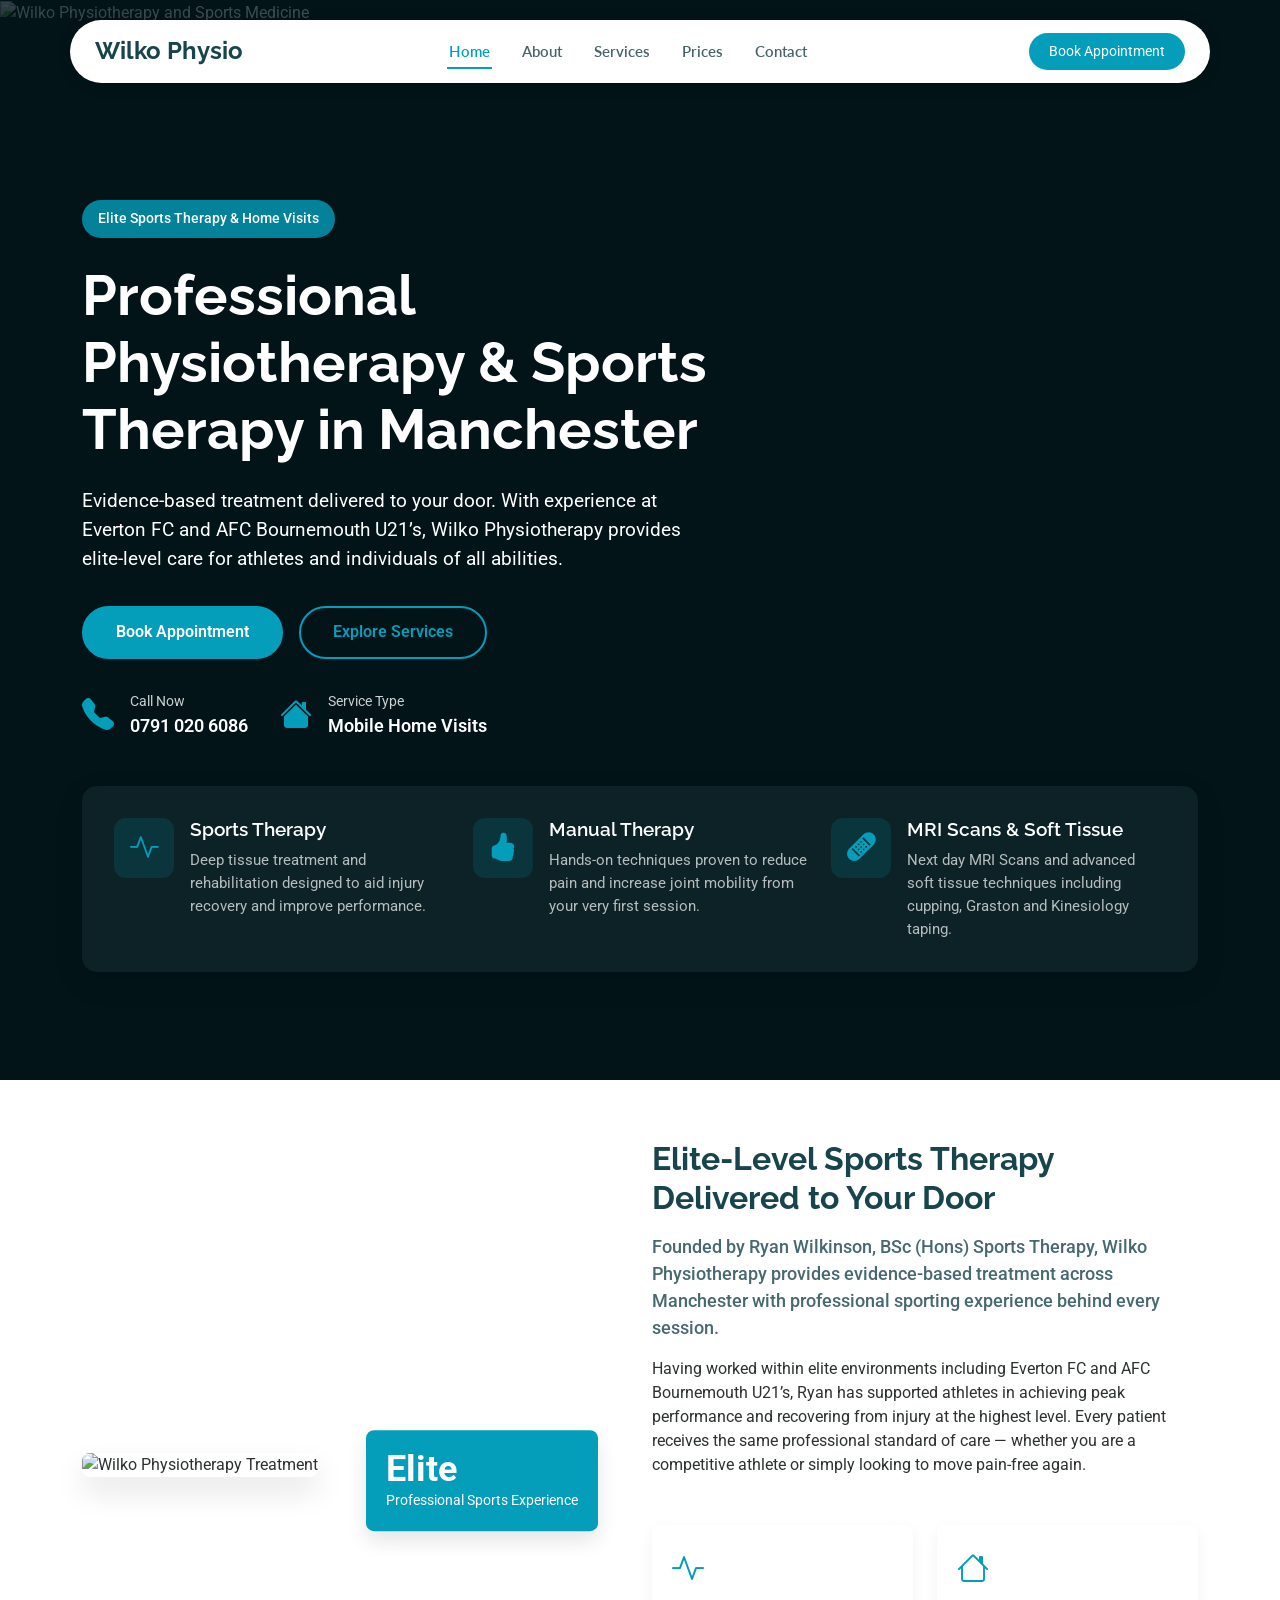
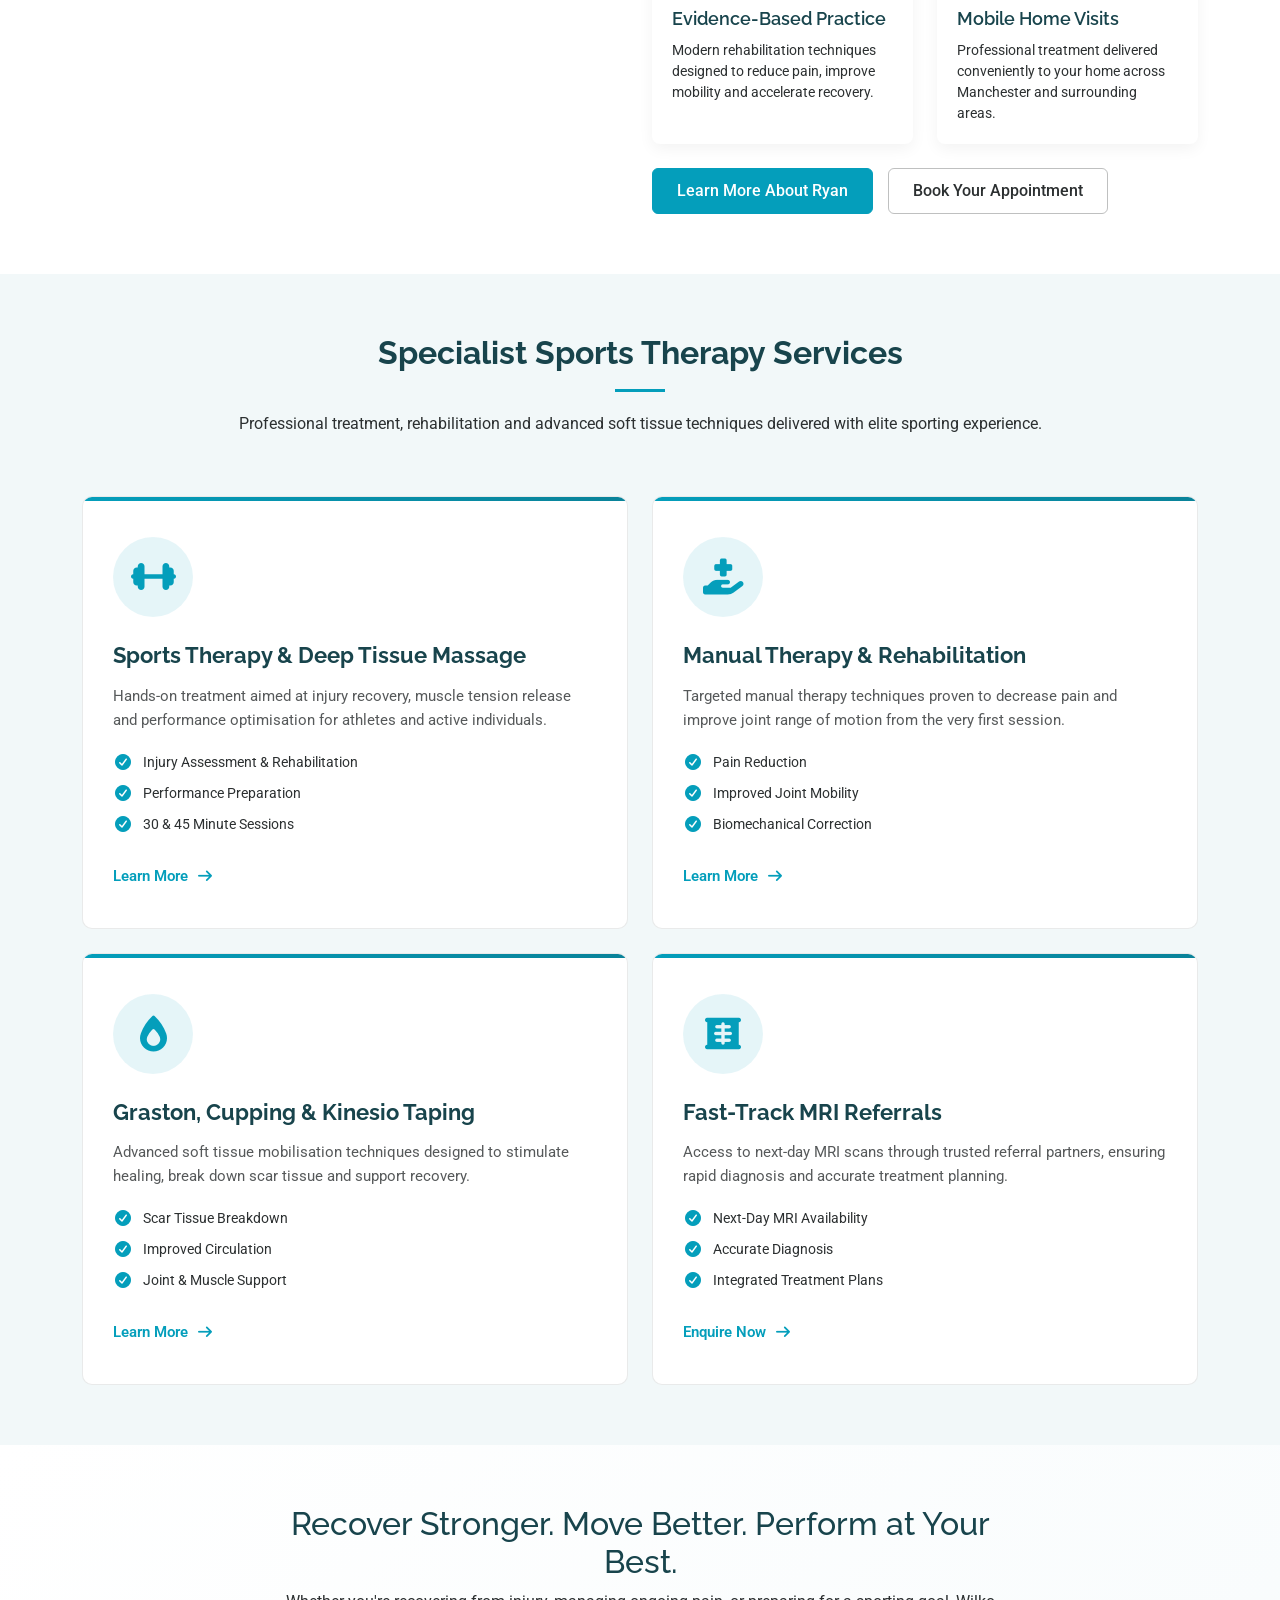
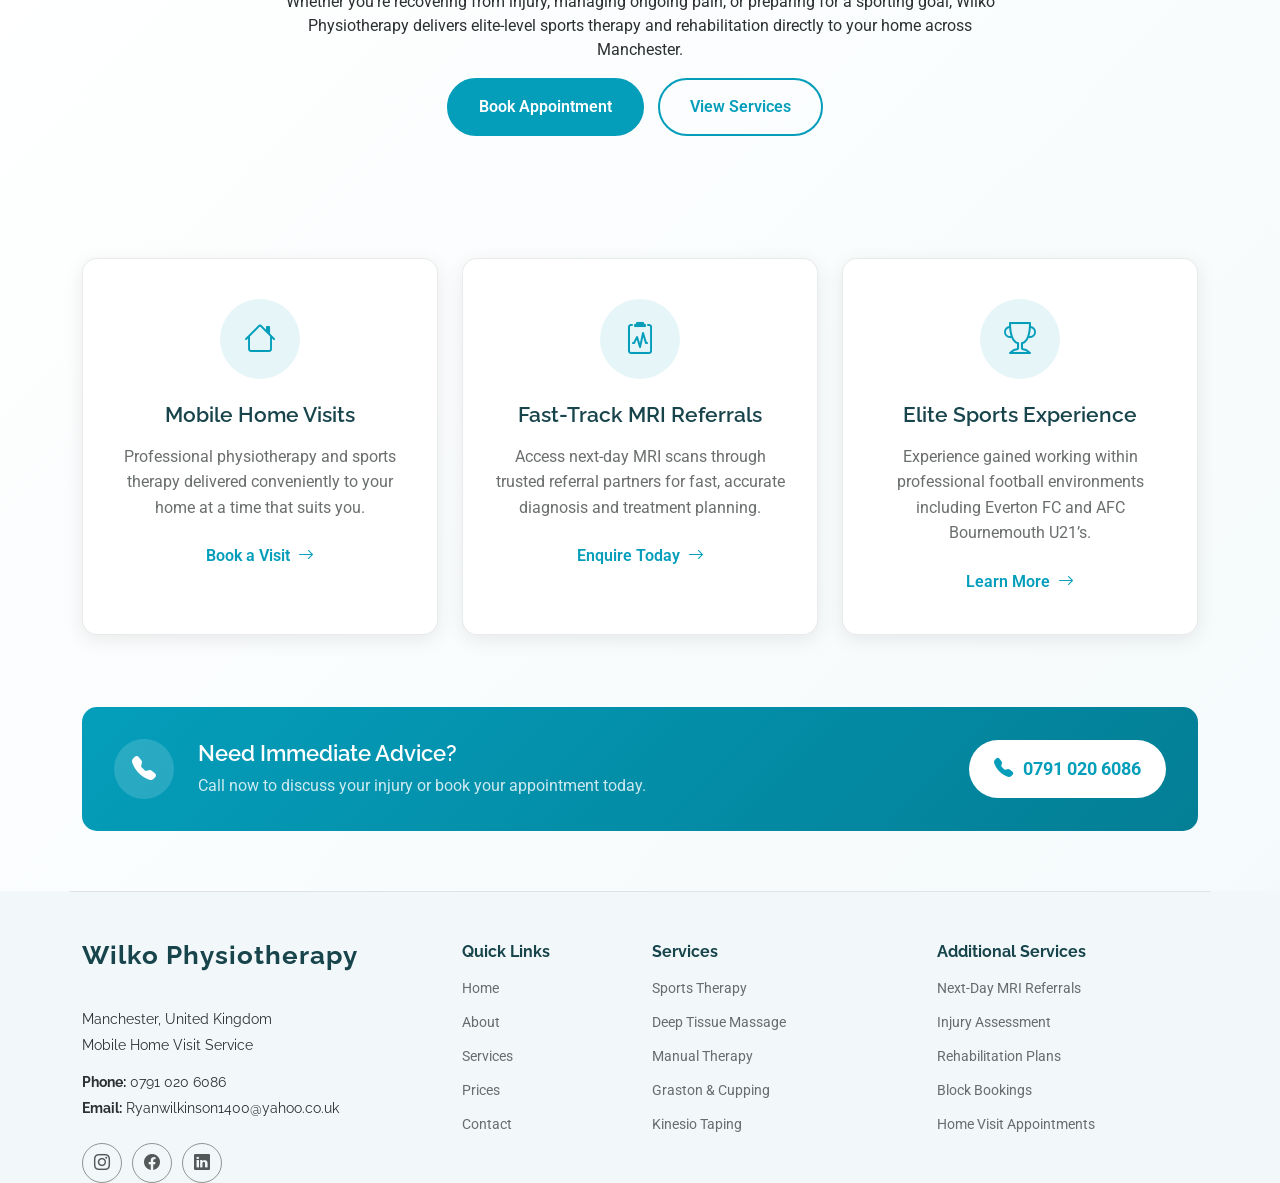
==== commit 26d4a1b3: "updates to website" ====
--- a/index.html
+++ b/index.html
@@ -407,8 +407,7 @@
 
    
   </main>
-
-  <footer id="footer" class="footer position-relative light-background">
+<footer id="footer" class="footer position-relative light-background">
 
   <div class="container footer-top">
     <div class="row gy-4">
@@ -422,11 +421,11 @@
           <p>Manchester, United Kingdom</p>
           <p>Mobile Home Visit Service</p>
           <p class="mt-3"><strong>Phone:</strong> <span>0791 020 6086</span></p>
-          <p><strong>Email:</strong> <span>RTsportstherapy@yahoo.com</span></p>
+          <p><strong>Email:</strong> <span>Ryanwilkinson1400@yahoo.co.uk</span></p>
         </div>
         <div class="social-links d-flex mt-4">
           <!-- Add real links when available -->
-          <a href="#"><i class="bi bi-instagram"></i></a>
+          <a href="https://www.instagram.com/ryan.wilkinson19/"><i class="bi bi-instagram"></i></a>
           <a href="#"><i class="bi bi-facebook"></i></a>
           <a href="#"><i class="bi bi-linkedin"></i></a>
         </div>
@@ -471,18 +470,6 @@
     </div>
   </div>
 
-  <div class="container copyright text-center mt-4">
-    <p>© <span>Copyright</span> 
-      <strong class="px-1 sitename">Wilko Physiotherapy</strong> 
-      <span>All Rights Reserved</span>
-    </p>
-    <div class="credits">
-      <!-- All the links in the footer should remain intact. -->
-      <!-- You can delete the links only if you've purchased the pro version. -->
-      Designed by <a href="https://bootstrapmade.com/">BootstrapMade</a>
-    </div>
-  </div>
-
 </footer>
 
   <!-- Scroll Top -->
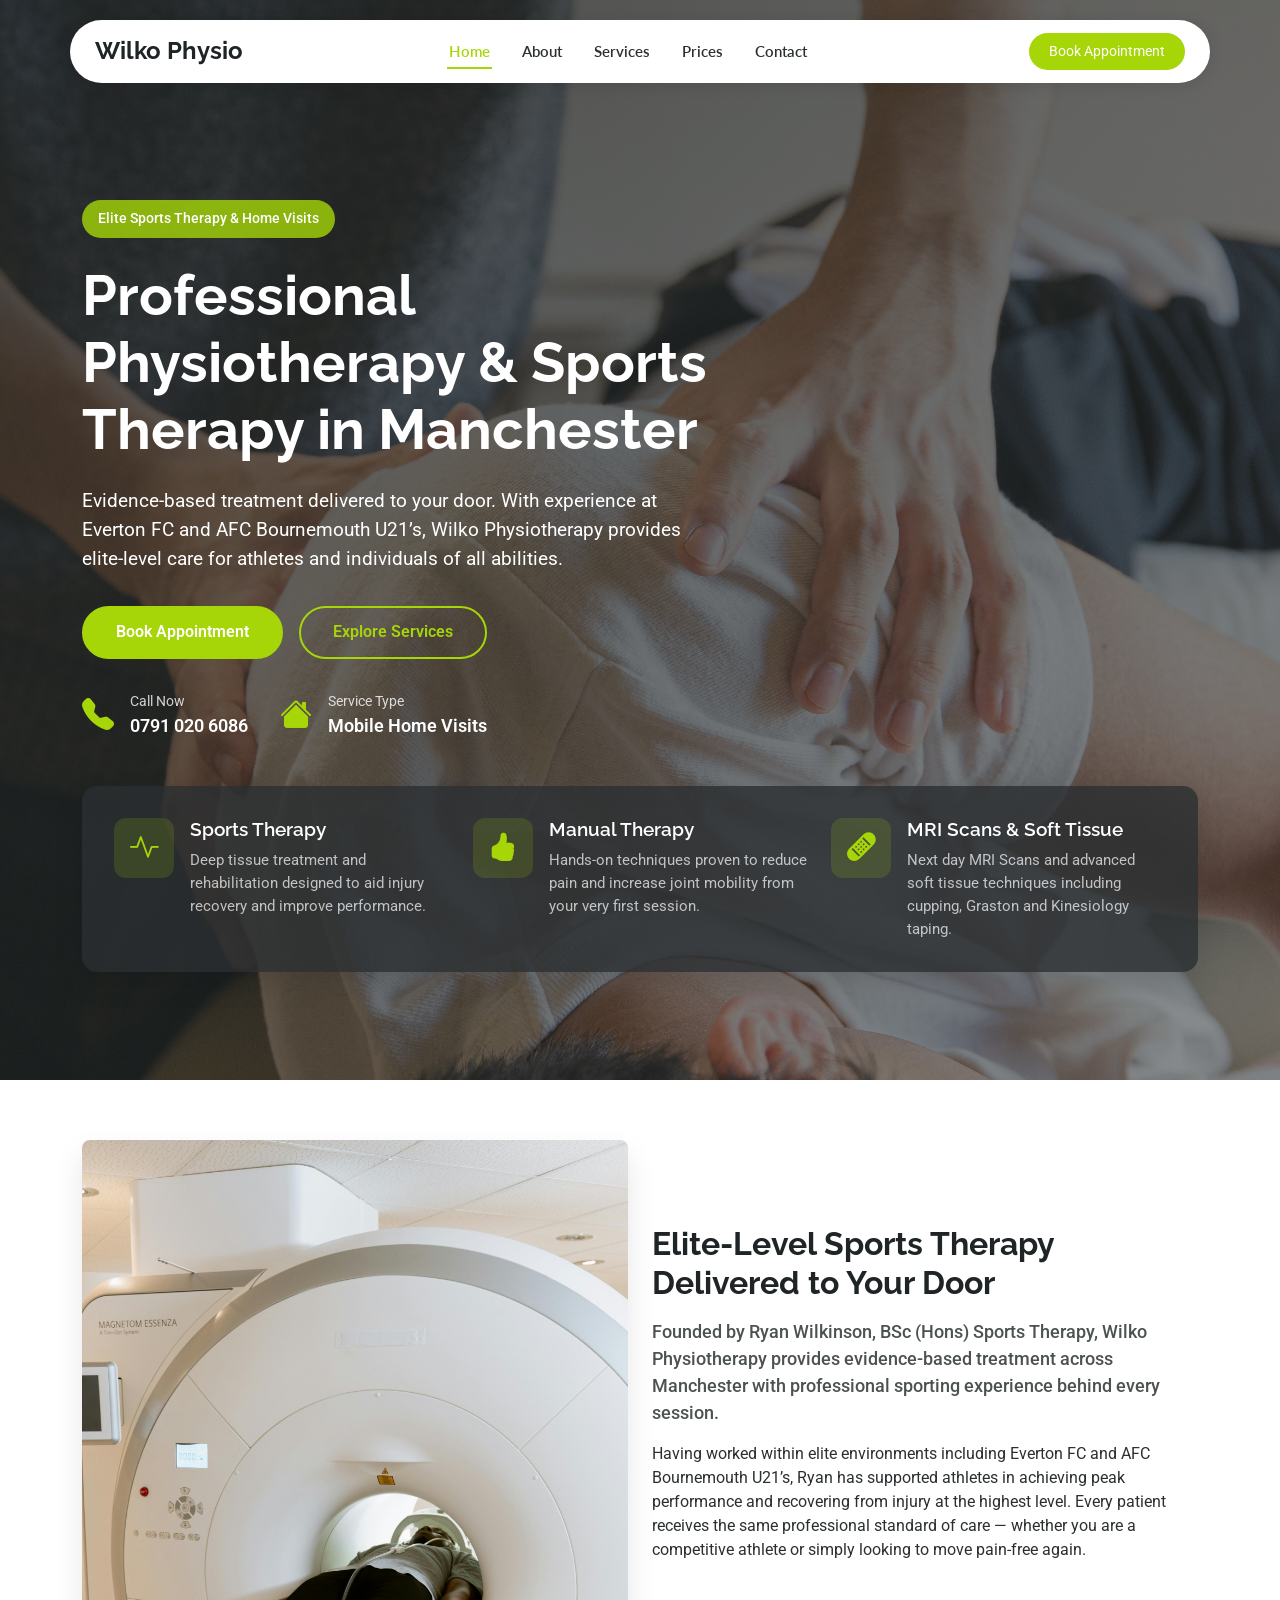
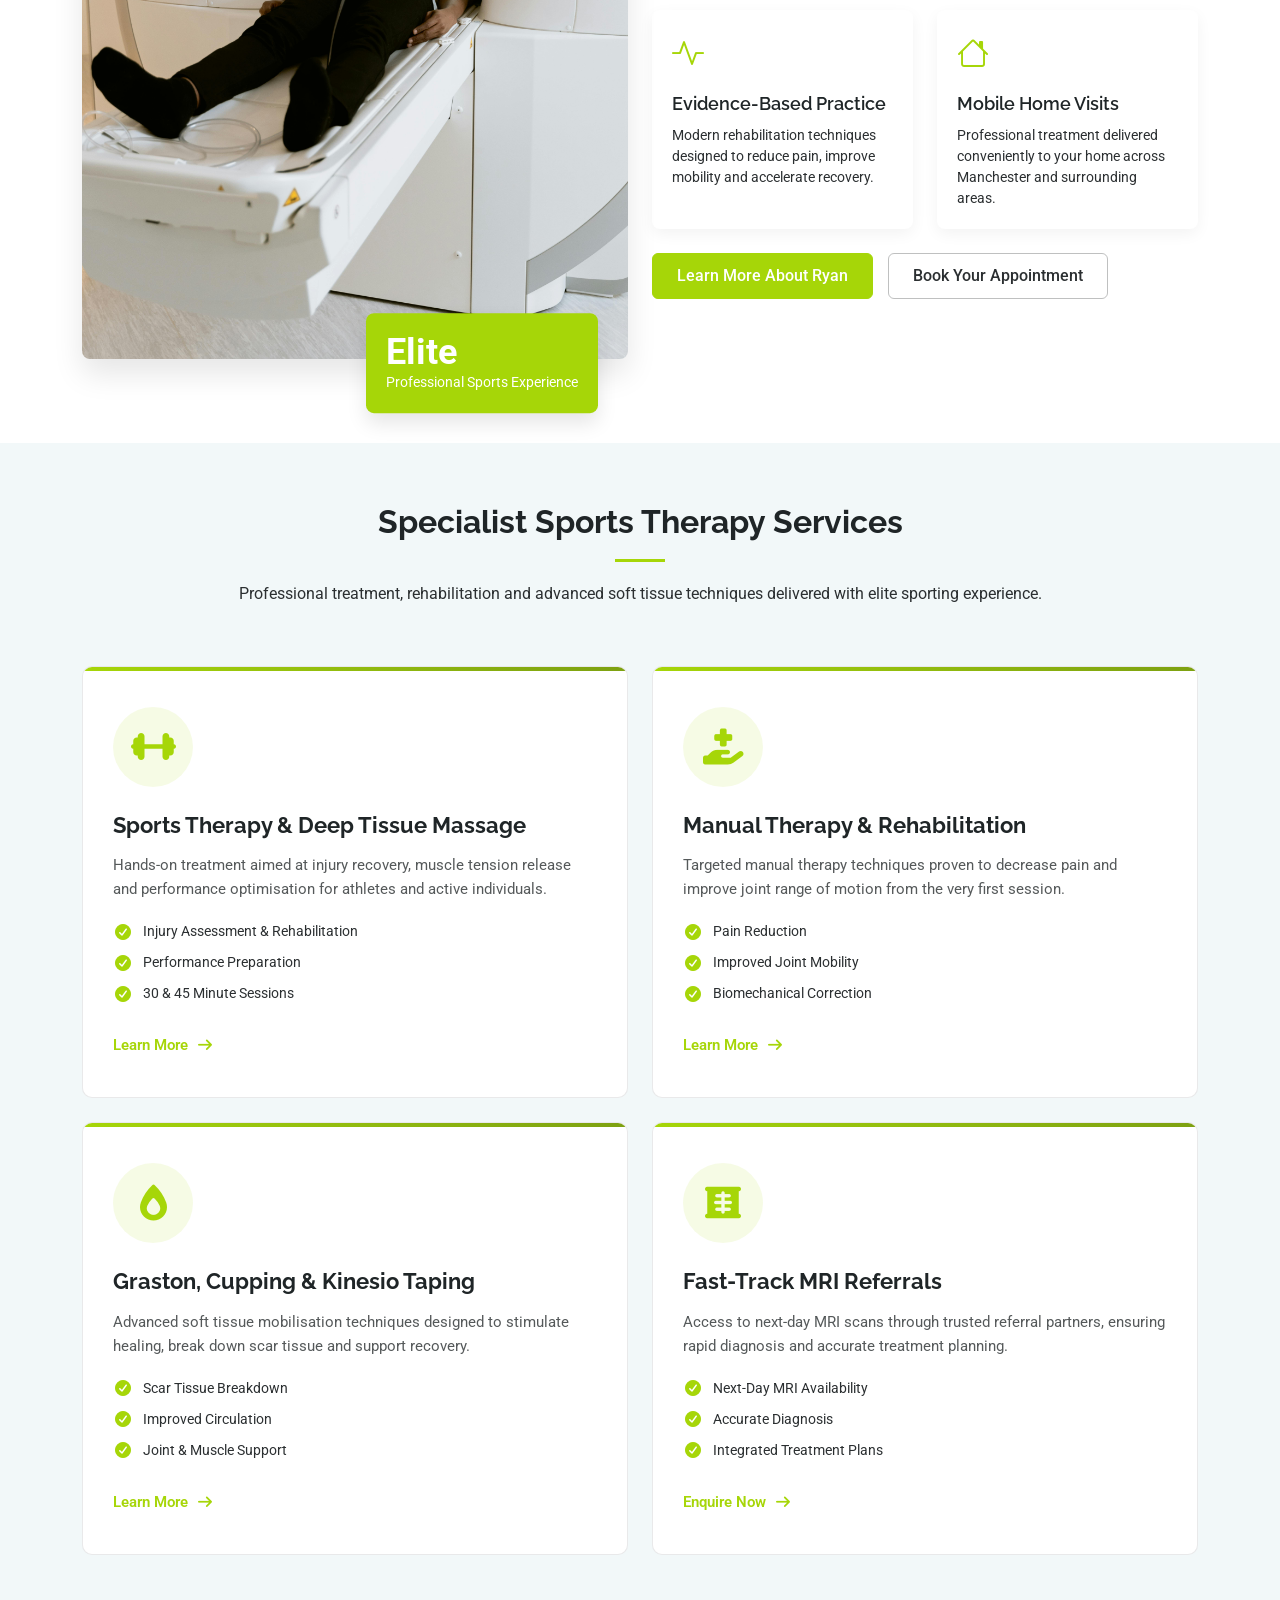
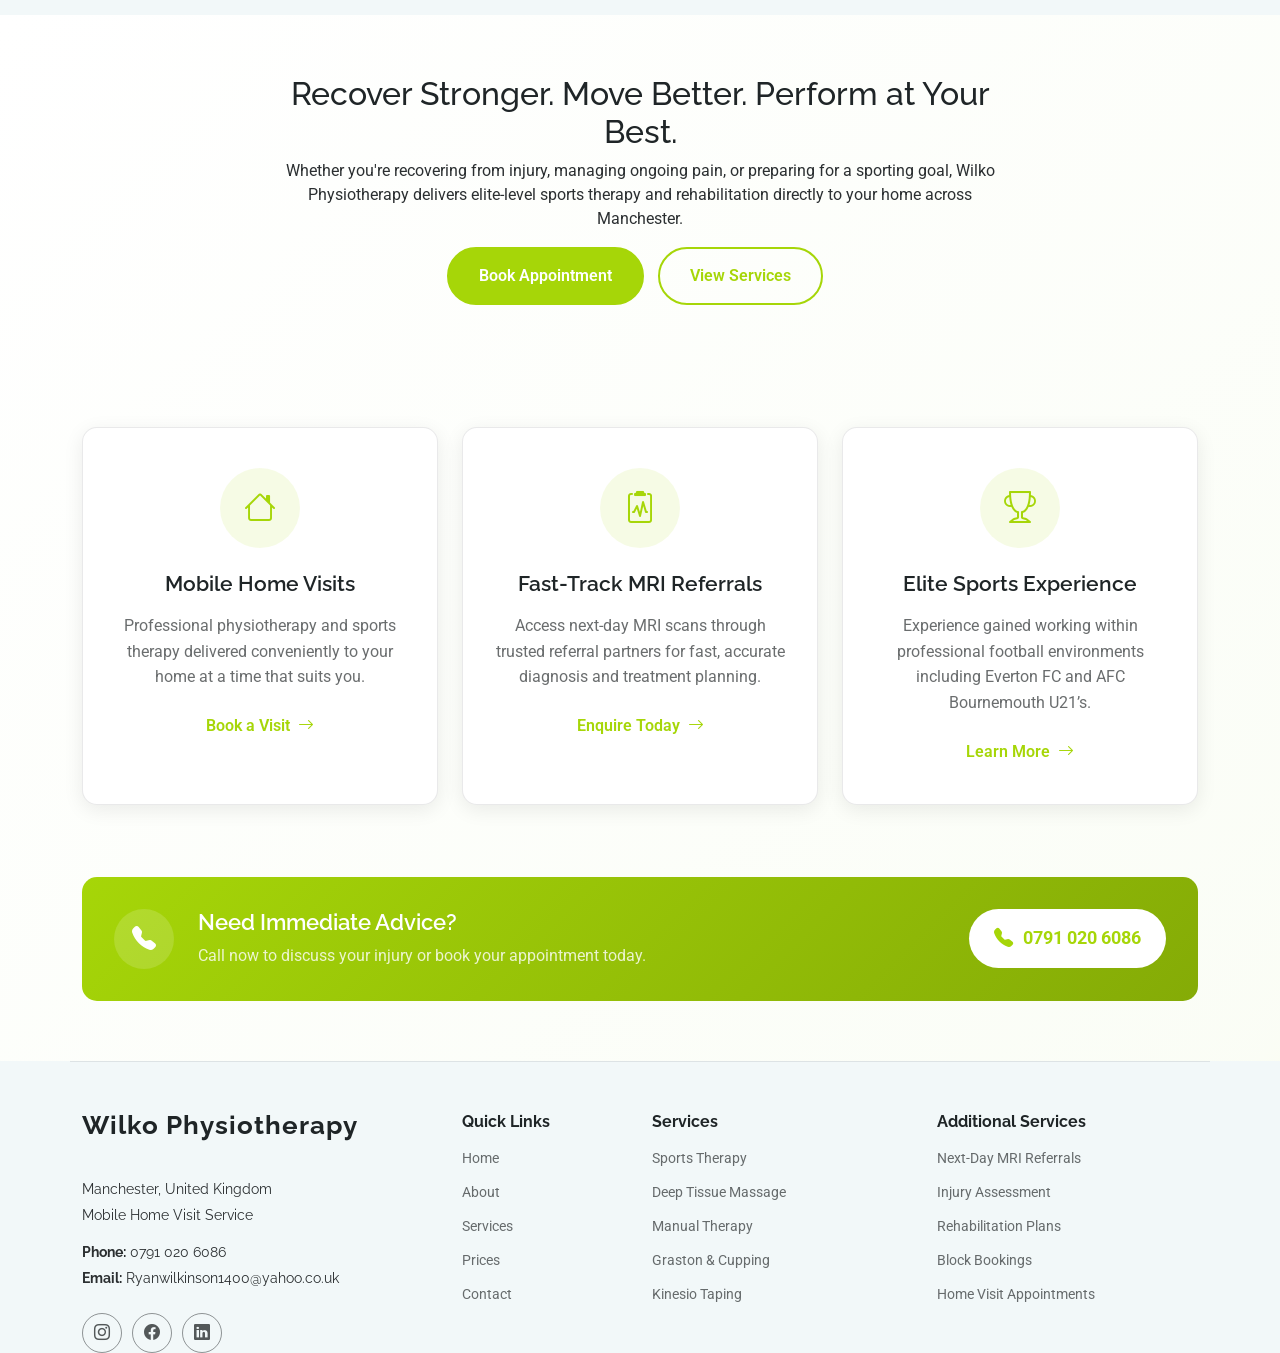
==== commit c9ebc132: "updates to website" ====
--- a/index.html
+++ b/index.html
@@ -64,7 +64,7 @@
   <div class="container-fluid p-0">
     <div class="hero-wrapper">
       <div class="hero-image">
-        <img src="assets/img/health/showcase-1.webp" alt="Wilko Physiotherapy and Sports Medicine" class="img-fluid">
+        <img src="assets/img/gallery/physiopherapy.jpg" alt="Wilko Physiotherapy and Sports Medicine" class="img-fluid">
       </div>
 
       <div class="hero-content">
@@ -159,7 +159,7 @@
     <div class="row gy-5 align-items-center">
       <div class="col-lg-6" data-aos="fade-right" data-aos-delay="200">
         <div class="about-image">
-          <img src="assets/img/health/facilities-1.webp" alt="Wilko Physiotherapy Treatment" class="img-fluid rounded-3 mb-4">
+          <img src="assets/img/gallery/mri-scan.jpg" alt="Wilko Physiotherapy Treatment" class="img-fluid rounded-3 mb-4">
           <div class="experience-badge">
             <span class="years">Elite</span>
             <span class="text">Professional Sports Experience</span>
@@ -480,7 +480,6 @@
 
   <!-- Vendor JS Files -->
   <script src="assets/vendor/bootstrap/js/bootstrap.bundle.min.js"></script>
-  <script src="assets/vendor/php-email-form/validate.js"></script>
   <script src="assets/vendor/aos/aos.js"></script>
   <script src="assets/vendor/purecounter/purecounter_vanilla.js"></script>
   <script src="assets/vendor/swiper/swiper-bundle.min.js"></script>
--- a/assets/css/main.css
+++ b/assets/css/main.css
@@ -1,17 +1,6 @@
-/**
-* Template Name: MediTrust
-* Template URL: https://bootstrapmade.com/meditrust-bootstrap-hospital-website-template/
-* Updated: Jul 04 2025 with Bootstrap v5.3.7
-* Author: BootstrapMade.com
-* License: https://bootstrapmade.com/license/
-*/
 
 @charset "UTF-8";
 
-/*--------------------------------------------------------------
-# Font & Color Variables
-# Help: https://bootstrapmade.com/color-system/
---------------------------------------------------------------*/
 /* Fonts */
 :root {
   --default-font: "Roboto",  system-ui, -apple-system, "Segoe UI", Roboto, "Helvetica Neue", Arial, "Noto Sans", "Liberation Sans", sans-serif, "Apple Color Emoji", "Segoe UI Emoji", "Segoe UI Symbol", "Noto Color Emoji";
@@ -20,23 +9,38 @@
 }
 
 /* Global Colors - The following color variables are used throughout the website. Updating them here will change the color scheme of the entire website */
+/* Global Brand Colors */
 :root { 
-  --background-color: #ffffff; /* Background color for the entire website, including individual sections */
-  --default-color: #2c3031; /* Default color used for the majority of the text content across the entire website */
-  --heading-color: #18444c; /* Color for headings, subheadings and title throughout the website */
-  --accent-color: #049ebb; /* Accent color that represents your brand on the website. It's used for buttons, links, and other elements that need to stand out */
-  --surface-color: #ffffff; /* The surface color is used as a background of boxed elements within sections, such as cards, icon boxes, or other elements that require a visual separation from the global background. */
-  --contrast-color: #ffffff; /* Contrast color for text, ensuring readability against backgrounds of accent, heading, or default colors. */
-}
-
-/* Nav Menu Colors - The following color variables are used specifically for the navigation menu. They are separate from the global colors to allow for more customization options */
+  --background-color: #ffffff;
+  --default-color: #2b2f31; 
+  --heading-color: #1f2527; 
+  --accent-color: #a6d608;  /* Brand Lime Green */
+  --surface-color: #ffffff;
+  --contrast-color: #ffffff;
+}
+
+/* Navigation Colors */
 :root {
-  --nav-color: #496268;  /* The default color of the main navmenu links */
-  --nav-hover-color: #049ebb; /* Applied to main navmenu links when they are hovered over or active */
-  --nav-mobile-background-color: #ffffff; /* Used as the background color for mobile navigation menu */
-  --nav-dropdown-background-color: #ffffff; /* Used as the background color for dropdown items that appear when hovering over primary navigation items */
-  --nav-dropdown-color: #496268; /* Used for navigation links of the dropdown items in the navigation menu. */
-  --nav-dropdown-hover-color: #049ebb; /* Similar to --nav-hover-color, this color is applied to dropdown navigation links when they are hovered over. */
+  --nav-color: #2b2f31;
+  --nav-hover-color: #a6d608; 
+  --nav-mobile-background-color: #ffffff;
+  --nav-dropdown-background-color: #ffffff;
+  --nav-dropdown-color: #2b2f31;
+  --nav-dropdown-hover-color: #a6d608;
+}
+
+/* Background Presets */
+.light-background {
+  --background-color: #f5f7f7;
+  --surface-color: #ffffff;
+}
+
+.dark-background {
+  --background-color: #1f2527; /* Charcoal from logo */
+  --default-color: #ffffff;
+  --heading-color: #ffffff;
+  --surface-color: #2b2f31;
+  --contrast-color: #ffffff;
 }
 
 /* Color Presets - These classes override global colors when applied to any section or element, providing reuse of the sam color scheme. */
@@ -46,13 +50,6 @@
   --surface-color: #ffffff;
 }
 
-.dark-background {
-  --background-color: #021418;
-  --default-color: #ffffff;
-  --heading-color: #ffffff;
-  --surface-color: #11262a;
-  --contrast-color: #ffffff;
-}
 
 /* Smooth scroll */
 :root {
